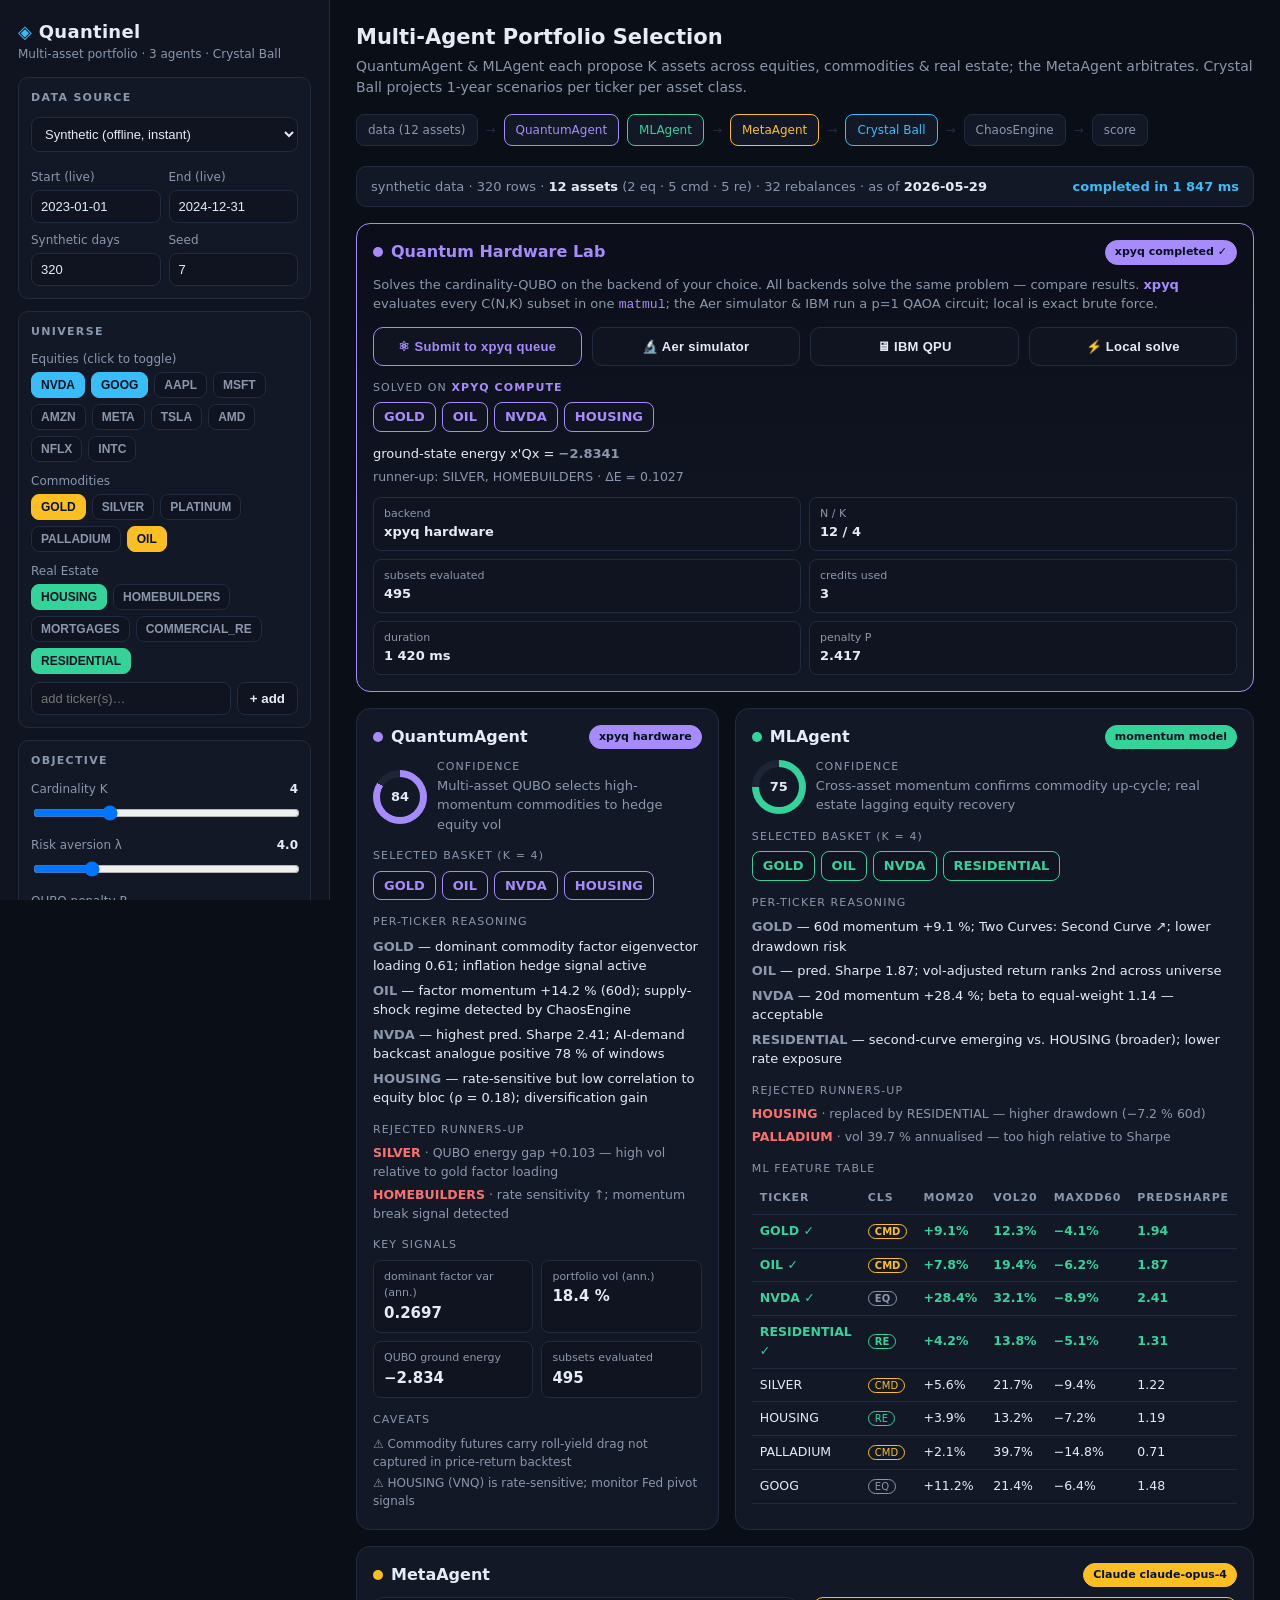
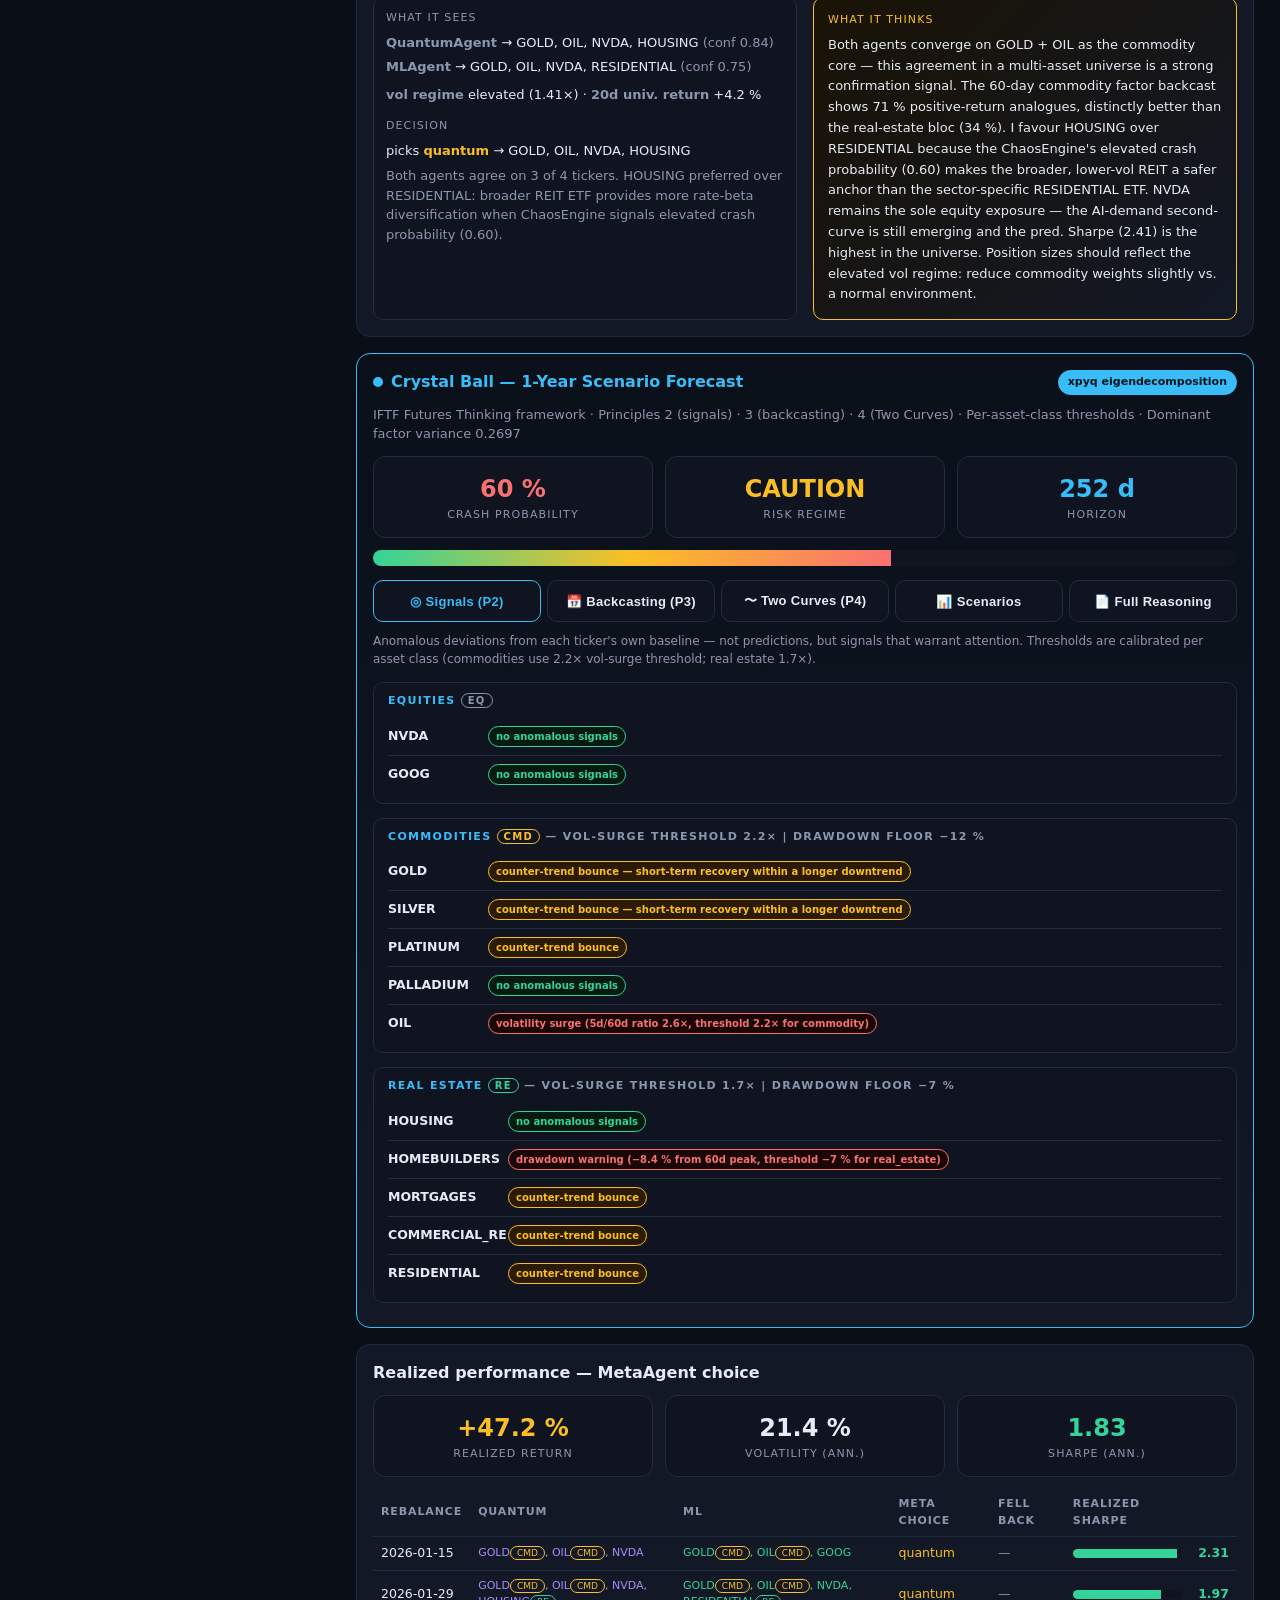
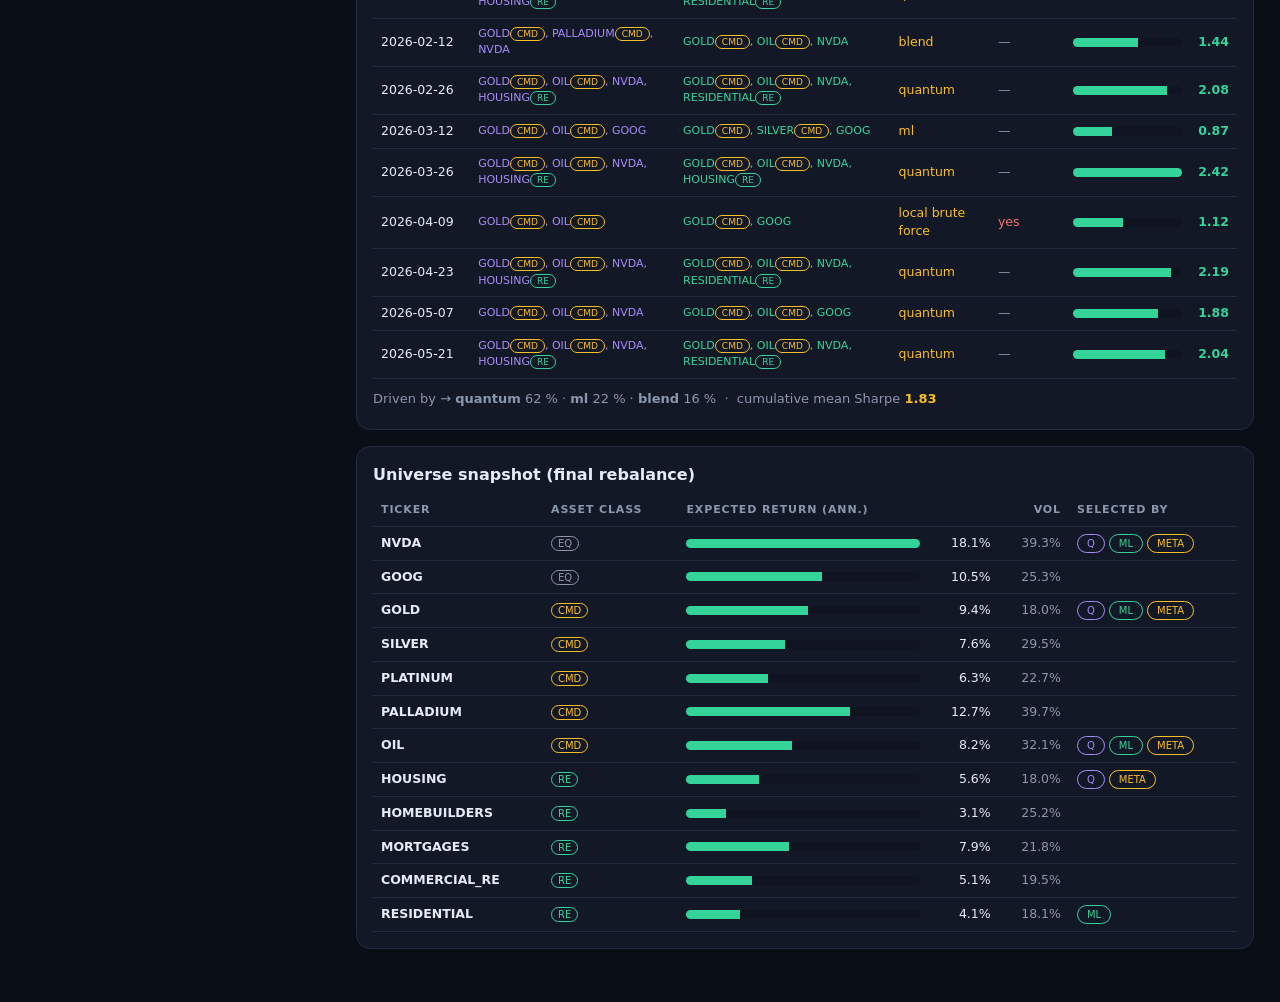
==== frontend/mockup.html @ a618e4aa "Added new assets and updated documentation." ====
<!doctype html>
<html lang="en">
<head>
<meta charset="utf-8"/>
<meta name="viewport" content="width=device-width, initial-scale=1"/>
<title>Quantinel — UI Mockup (Multi-Asset + Crystal Ball)</title>
<style>
  :root{
    --bg:#0a0e17; --panel:#121826; --panel2:#0f1420; --line:#222c40;
    --ink:#e6ecf5; --mut:#8b97ad; --quantum:#a78bfa; --ml:#34d399;
    --meta:#fbbf24; --accent:#38bdf8; --bad:#f87171; --good:#34d399;
    --ibm:#60a5fa; --cmd:#fbbf24; --re:#34d399;
  }
  *{box-sizing:border-box}
  body{margin:0;background:var(--bg);color:var(--ink);
    font:14px/1.5 ui-sans-serif,system-ui,-apple-system,Segoe UI,Roboto,sans-serif}
  a{color:var(--accent)}

  /* ========= layout ========= */
  .wrap{display:grid;grid-template-columns:330px 1fr;min-height:100vh}
  .side{background:var(--panel2);border-right:1px solid var(--line);
    padding:18px;position:sticky;top:0;height:100vh;overflow:auto}
  .main{padding:22px 26px}

  /* ========= sidebar pieces ========= */
  .brand{font-size:18px;font-weight:700;letter-spacing:.3px}
  .brand b{color:var(--accent)}
  .sub-tag{color:var(--mut);font-size:12px;margin-bottom:14px}
  .grp{border:1px solid var(--line);border-radius:10px;padding:12px;margin:12px 0;background:var(--panel)}
  .grp h4{margin:0 0 10px;font-size:11px;letter-spacing:.12em;text-transform:uppercase;color:var(--mut)}
  label{display:block;font-size:12px;color:var(--mut);margin:8px 0 4px}
  input,select{width:100%;background:var(--panel2);border:1px solid var(--line);
    color:var(--ink);border-radius:8px;padding:8px 9px;font-size:13px}
  input[type=range]{padding:0}
  .row{display:grid;grid-template-columns:1fr 1fr;gap:8px}
  .chk{display:flex;align-items:center;gap:8px;margin:8px 0;color:var(--ink);font-size:13px}
  .chk input{width:auto}
  .val{float:right;color:var(--ink);font-weight:600}
  .run{width:100%;margin-top:14px;padding:13px;border:0;border-radius:10px;
    background:linear-gradient(135deg,var(--accent),#6366f1);color:#06121f;
    font-weight:800;font-size:15px;cursor:pointer;letter-spacing:.3px}
  .run:hover{opacity:.9}
  .run.alt{margin-top:0;flex:1;min-width:130px;font-size:13px;padding:11px;
    background:var(--panel2);border:1px solid var(--line);color:var(--ink)}
  .run.alt:hover{border-color:var(--accent)}
  .pills{display:flex;flex-wrap:wrap;gap:6px;margin-top:8px}
  .pill{font-size:11px;padding:3px 8px;border-radius:999px;border:1px solid var(--line);color:var(--mut)}
  .pill.on{color:#06121f;font-weight:700}
  .pill.xpyq-on{background:var(--quantum);border-color:var(--quantum)}
  .pill.ibm-on{background:var(--ibm);border-color:var(--ibm)}
  .pill.cl-on{background:var(--good);border-color:var(--good)}
  .pill.or-on{background:var(--meta);border-color:var(--meta)}
  .tkwrap{display:flex;flex-wrap:wrap;gap:6px;margin-top:4px}
  .tkbtn{padding:5px 9px;border-radius:8px;border:1px solid var(--line);
    background:var(--panel2);color:var(--mut);font-size:12px;font-weight:700;cursor:pointer;
    transition:all .15s}
  .tkbtn:hover{border-color:var(--accent);color:var(--ink)}
  .tkbtn.on.eq{background:var(--accent);border-color:var(--accent);color:#06121f}
  .tkbtn.on.cmd{background:var(--cmd);border-color:var(--cmd);color:#06121f}
  .tkbtn.on.re{background:var(--re);border-color:var(--re);color:#06121f}

  /* ========= main page ========= */
  h2{margin:0 0 2px}
  .page-sub{color:var(--mut);margin-bottom:16px}
  .flow{display:flex;align-items:center;gap:8px;flex-wrap:wrap;margin:8px 0 20px;
    color:var(--mut);font-size:12px}
  .node{padding:6px 11px;border:1px solid var(--line);border-radius:8px;background:var(--panel)}
  .node.q{border-color:var(--quantum);color:var(--quantum)}
  .node.m{border-color:var(--ml);color:var(--ml)}
  .node.x{border-color:var(--meta);color:var(--meta)}
  .node.cb{border-color:var(--accent);color:var(--accent)}
  .arrow{color:var(--line)}

  /* ========= cards ========= */
  .cards{display:grid;grid-template-columns:1fr 1fr;gap:16px}
  .card{background:var(--panel);border:1px solid var(--line);border-radius:14px;padding:16px}
  .card.full{grid-column:1/-1}
  .card.lab{border-color:var(--quantum);
    background:linear-gradient(180deg,#15102a22,var(--panel));margin-bottom:16px}
  .card.cb-card{border-color:var(--accent);
    background:linear-gradient(180deg,#06161f44,var(--panel))}

  .chead{display:flex;align-items:center;justify-content:space-between;margin-bottom:10px}
  .ctitle{font-size:16px;font-weight:700;display:flex;align-items:center;gap:8px}
  .dot{width:10px;height:10px;border-radius:50%}
  .q .dot{background:var(--quantum)} .ml .dot{background:var(--ml)} .x .dot{background:var(--meta)}
  .badge{font-size:11px;padding:3px 9px;border-radius:999px;border:1px solid var(--line);color:var(--mut)}
  .badge.live{color:#06121f;font-weight:700}
  .badge.q-live{background:var(--quantum);border-color:var(--quantum)}
  .badge.m-live{background:var(--ml);border-color:var(--ml)}
  .badge.x-live{background:var(--meta);border-color:var(--meta)}
  .badge.a-live{background:var(--accent);border-color:var(--accent)}
  .badge.bad-live{background:var(--bad);border-color:var(--bad)}

  .chips{display:flex;flex-wrap:wrap;gap:6px;margin:6px 0 12px}
  .chip{padding:4px 10px;border-radius:8px;font-size:13px;font-weight:700;
    background:var(--panel2);border:1px solid var(--line)}
  .q .chip{border-color:var(--quantum);color:var(--quantum)}
  .ml .chip{border-color:var(--ml);color:var(--ml)}
  .x .chip{border-color:var(--meta);color:var(--meta)}
  .chip.cmd{border-color:var(--cmd);color:var(--cmd)}
  .chip.re{border-color:var(--re);color:var(--re)}
  .chip.eq{border-color:var(--accent);color:var(--accent)}

  .gauge{display:flex;align-items:center;gap:10px}
  .ring{width:54px;height:54px;border-radius:50%;display:grid;place-items:center;
    font-weight:800;font-size:13px;flex:none}
  .lbl{font-size:11px;color:var(--mut);text-transform:uppercase;letter-spacing:.1em;
    margin:14px 0 6px}
  .reason{font-size:13px;margin:5px 0;color:var(--ink)}
  .reason b{color:var(--mut);font-weight:600}
  .rej{font-size:12.5px;color:var(--mut);margin:4px 0}
  .rej b{color:var(--bad)}
  .sigs{display:grid;grid-template-columns:1fr 1fr;gap:8px;margin-top:6px}
  .sig{background:var(--panel2);border:1px solid var(--line);border-radius:8px;padding:8px 10px}
  .sig .k{font-size:11px;color:var(--mut)} .sig .v{font-size:15px;font-weight:700}
  .cav{font-size:12px;color:var(--mut);margin:3px 0}
  .stat{display:grid;grid-template-columns:repeat(3,1fr);gap:12px;margin:6px 0 4px}
  .box{background:var(--panel2);border:1px solid var(--line);border-radius:12px;padding:14px;text-align:center}
  .box .v{font-size:24px;font-weight:800}
  .box .k{font-size:11px;color:var(--mut);text-transform:uppercase;letter-spacing:.1em}

  table{width:100%;border-collapse:collapse;font-size:12.5px;margin-top:8px}
  th,td{padding:7px 8px;text-align:left;border-bottom:1px solid var(--line)}
  th{color:var(--mut);font-weight:600;font-size:11px;text-transform:uppercase;letter-spacing:.08em}
  td.q{color:var(--quantum)} td.m{color:var(--ml)} td.x{color:var(--meta)}

  .bar{height:9px;border-radius:5px;background:var(--panel2);overflow:hidden}
  .bar>span{display:block;height:100%}

  .seen{background:var(--panel2);border:1px solid var(--line);border-radius:10px;padding:12px}
  .think{background:linear-gradient(135deg,#1a1305,#121826);border:1px solid var(--meta);
    border-radius:10px;padding:14px}
  .think .r{font-size:13px;line-height:1.6}
  pre{white-space:pre-wrap;word-break:break-word;font-size:11px;color:var(--mut);
    max-height:260px;overflow:auto;margin:6px 0 0;border:1px solid var(--line);
    background:var(--panel2);border-radius:8px;padding:10px}

  .meta-grid{display:grid;grid-template-columns:1fr 1fr;gap:16px}

  /* asset-class badges inline */
  .cls-eq{font-size:10px;padding:1px 6px;border-radius:999px;
    border:1px solid var(--mut);color:var(--mut)}
  .cls-cmd{font-size:10px;padding:1px 6px;border-radius:999px;
    border:1px solid var(--cmd);color:var(--cmd)}
  .cls-re{font-size:10px;padding:1px 6px;border-radius:999px;
    border:1px solid var(--re);color:var(--re)}

  /* crystal ball specific */
  .cb-section{margin:14px 0 8px;padding:10px 14px;background:var(--panel2);
    border:1px solid var(--line);border-radius:10px}
  .cb-section h5{margin:0 0 8px;font-size:11px;letter-spacing:.12em;
    text-transform:uppercase;color:var(--accent)}
  .cb-ticker-row{display:flex;align-items:center;gap:8px;padding:6px 0;
    border-bottom:1px solid var(--line);font-size:12.5px}
  .cb-ticker-row:last-child{border-bottom:none}
  .scenario-grid{display:grid;grid-template-columns:repeat(4,1fr);gap:6px;flex:1}
  .sc-box{background:var(--panel);border:1px solid var(--line);border-radius:7px;
    padding:5px 8px;text-align:center}
  .sc-box .sv{font-size:13px;font-weight:700}
  .sc-box .sk{font-size:10px;color:var(--mut)}
  .sc-box.bull .sv{color:var(--good)}
  .sc-box.bear .sv{color:var(--bad)}
  .sc-box.crash .sv{color:var(--bad)}
  .sc-box.base .sv{color:var(--accent)}

  .signal-tag{display:inline-block;padding:2px 7px;border-radius:999px;
    font-size:10px;margin:2px;font-weight:600}
  .signal-tag.warn{background:#2a1a06;border:1px solid var(--meta);color:var(--meta)}
  .signal-tag.ok{background:#061a10;border:1px solid var(--good);color:var(--good)}
  .signal-tag.bad{background:#1a0606;border:1px solid var(--bad);color:var(--bad)}

  .curve-tag{font-size:11px;font-weight:600;padding:2px 8px;border-radius:6px;
    display:inline-block;margin-left:4px}
  .curve-asc{background:#061a10;color:var(--good)}
  .curve-peak{background:#1a1306;color:var(--meta)}
  .curve-dec{background:#1a0606;color:var(--bad)}
  .curve-emerge{background:#06101a;color:var(--accent)}
  .curve-trans{background:#141420;color:var(--mut)}

  .crash-prob-bar{height:16px;border-radius:8px;background:var(--panel2);
    overflow:hidden;margin:6px 0}
  .crash-prob-bar span{display:block;height:100%}

  .collapse-btn{background:none;border:none;color:var(--mut);font-size:12px;
    cursor:pointer;padding:0;margin-top:8px;text-decoration:underline}

  /* tooltip/info hover pattern */
  .info{display:inline-block;width:14px;height:14px;border-radius:50%;
    border:1px solid var(--mut);color:var(--mut);font-size:10px;
    text-align:center;line-height:14px;cursor:help;margin-left:4px;vertical-align:middle}

  @media(max-width:1000px){
    .wrap{grid-template-columns:1fr}.side{position:static;height:auto}
    .cards,.meta-grid,.stat,.scenario-grid{grid-template-columns:1fr}}
</style>
</head>
<body>
<div class="wrap">
<!-- ==================== SIDEBAR ==================== -->
<aside class="side">
  <div class="brand"><b>◈</b> Quantinel</div>
  <div class="sub-tag">Multi-asset portfolio · 3 agents · Crystal Ball</div>

  <div class="grp">
    <h4>Data source</h4>
    <select>
      <option selected>Synthetic (offline, instant)</option>
      <option>Live (yfinance)</option>
    </select>
    <div class="row" style="margin-top:8px">
      <div><label>Start (live)</label><input value="2023-01-01"/></div>
      <div><label>End (live)</label><input value="2024-12-31"/></div>
    </div>
    <div class="row">
      <div><label>Synthetic days</label><input type="number" value="320"/></div>
      <div><label>Seed</label><input type="number" value="7"/></div>
    </div>
  </div>

  <div class="grp">
    <h4>Universe</h4>

    <label>Equities <span style="font-weight:400;color:var(--mut)">(click to toggle)</span></label>
    <div id="tk_btns" class="tkwrap">
      <!-- filled by JS -->
    </div>

    <label style="margin-top:10px">Commodities</label>
    <div id="cm_btns" class="tkwrap"></div>

    <label style="margin-top:10px">Real Estate</label>
    <div id="re_btns" class="tkwrap"></div>

    <div style="display:grid;grid-template-columns:1fr auto;gap:6px;margin-top:8px">
      <input placeholder="add ticker(s)…"/>
      <button style="border:1px solid var(--line);background:var(--panel2);color:var(--ink);
        border-radius:8px;padding:0 12px;cursor:pointer;font-weight:700">+ add</button>
    </div>
  </div>

  <div class="grp">
    <h4>Objective</h4>
    <label>Cardinality K <span class="val" id="Kv">4</span></label>
    <input id="K" type="range" min="1" max="12" value="4"/>
    <label>Risk aversion λ <span class="val" id="lamv">4.0</span></label>
    <input id="lam" type="range" min="0" max="20" step="0.5" value="4"/>
    <label>QUBO penalty P</label>
    <input value="auto"/>
  </div>

  <div class="grp">
    <h4>Walk-forward</h4>
    <label>Rebalance every <span class="val" id="rebv">10</span> d</label>
    <input id="reb" type="range" min="1" max="30" value="10"/>
    <label>Lookback <span class="val" id="lbv">120</span> d</label>
    <input id="lb" type="range" min="20" max="252" value="120"/>
    <label>Holding period <span class="val" id="hpv">5</span> d</label>
    <input id="hp" type="range" min="1" max="20" value="5"/>
  </div>

  <div class="grp">
    <h4>Crystal Ball <span class="info" title="Scenario forecaster — fuses ChaosEngine tail-risk with xpyq eigendecomposition">?</span></h4>
    <div class="chk"><input type="checkbox" id="cb_on" checked/><span>Enable Crystal Ball forecast</span></div>
    <label>Horizon</label>
    <select id="cb_horizon">
      <option value="63">3 months (63 d)</option>
      <option value="126">6 months (126 d)</option>
      <option value="252" selected>1 year (252 d)</option>
      <option value="504">2 years (504 d)</option>
    </select>
    <label>Vol-surge threshold (equity) <span class="val" id="vsv">1.8</span>×</label>
    <input id="vs" type="range" min="1.2" max="3.0" step="0.1" value="1.8"/>
    <label>Drawdown warning floor (equity) <span class="val" id="ddv">8</span>%</label>
    <input id="dd" type="range" min="3" max="20" value="8"/>
  </div>

  <div class="grp">
    <h4>Quantum backend</h4>
    <div class="chk"><input type="checkbox" checked/><span>Use xpyq in pipeline</span></div>
    <label>Poll budget <span class="val">60</span>s</label>
    <input type="range" min="10" max="180" value="60"/>
  </div>

  <div class="grp">
    <h4>Meta backend</h4>
    <div class="chk"><input type="checkbox" checked/><span>Use Claude (Anthropic)</span></div>
    <div class="chk"><input type="checkbox"/><span>Force deterministic</span></div>
  </div>

  <button class="run" id="run_btn">▶ Run pipeline</button>

  <div class="pills" style="margin-top:10px">
    <span class="pill on xpyq-on">xpyq 1 420 cr</span>
    <span class="pill on ibm-on">IBM BYOK</span>
    <span class="pill on cl-on">Claude ready</span>
    <span class="pill">OpenRouter off</span>
  </div>
</aside>

<!-- ==================== MAIN ==================== -->
<main class="main">
  <h2>Multi-Agent Portfolio Selection</h2>
  <div class="page-sub">QuantumAgent &amp; MLAgent each propose K assets across equities, commodities &amp; real estate;
    the MetaAgent arbitrates. Crystal Ball projects 1-year scenarios per ticker per asset class.</div>

  <!-- pipeline flow -->
  <div class="flow">
    <span class="node">data (12 assets)</span>
    <span class="arrow">→</span>
    <span class="node q">QuantumAgent</span>
    <span class="node m">MLAgent</span>
    <span class="arrow">→</span>
    <span class="node x">MetaAgent</span>
    <span class="arrow">→</span>
    <span class="node cb">Crystal Ball</span>
    <span class="arrow">→</span>
    <span class="node">ChaosEngine</span>
    <span class="arrow">→</span>
    <span class="node">score</span>
  </div>

  <!-- ===== data summary strip ===== -->
  <div id="data_strip" style="color:var(--mut);font-size:13px;margin-bottom:16px;
    background:var(--panel);border:1px solid var(--line);border-radius:10px;padding:10px 14px">
    synthetic data · 320 rows · <b style="color:var(--ink)">12 assets</b>
    (2 eq · 5 cmd · 5 re) · 32 rebalances · as of <b style="color:var(--ink)">2026-05-29</b>
    <span style="float:right;color:var(--accent);font-weight:700">completed in 1 847 ms</span>
  </div>

  <!-- ===== Quantum Hardware Lab ===== -->
  <div class="card full lab" id="lab" style="margin-bottom:16px">
    <div class="chead">
      <div class="ctitle" style="color:var(--quantum)">
        <span class="dot" style="background:var(--quantum)"></span>Quantum Hardware Lab
      </div>
      <span class="badge live q-live">xpyq completed ✓</span>
    </div>
    <div class="reason" style="color:var(--mut);margin-bottom:12px">
      Solves the cardinality-QUBO on the backend of your choice. All backends solve the same
      problem — compare results. <b style="color:var(--quantum)">xpyq</b> evaluates every
      C(N,K) subset in one <code style="color:var(--quantum)">matmul</code>;
      the Aer simulator &amp; IBM run a p=1 QAOA circuit; local is exact brute force.
    </div>
    <div style="display:flex;gap:10px;flex-wrap:wrap">
      <button class="run alt" id="btn_xpyq" style="border-color:var(--quantum);color:var(--quantum)">⚛ Submit to xpyq queue</button>
      <button class="run alt" id="btn_sim">🔬 Aer simulator</button>
      <button class="run alt" id="btn_ibm">🖥 IBM QPU</button>
      <button class="run alt" id="btn_local">⚡ Local solve</button>
    </div>
    <!-- result pane -->
    <div id="lab_result" style="margin-top:14px">
      <div class="lbl" style="margin-top:0">solved on <b style="color:var(--quantum)">xpyq compute</b></div>
      <div class="chips">
        <span class="chip" style="border-color:var(--quantum);color:var(--quantum)">GOLD</span>
        <span class="chip" style="border-color:var(--quantum);color:var(--quantum)">OIL</span>
        <span class="chip" style="border-color:var(--quantum);color:var(--quantum)">NVDA</span>
        <span class="chip" style="border-color:var(--quantum);color:var(--quantum)">HOUSING</span>
      </div>
      <div class="reason">ground-state energy x'Qx = <b>−2.8341</b></div>
      <div class="rej">runner-up: SILVER, HOMEBUILDERS · ΔE = 0.1027</div>
      <div class="sigs" style="margin-top:10px">
        <div class="sig"><div class="k">backend</div><div class="v" style="font-size:13px">xpyq hardware</div></div>
        <div class="sig"><div class="k">N / K</div><div class="v" style="font-size:13px">12 / 4</div></div>
        <div class="sig"><div class="k">subsets evaluated</div><div class="v" style="font-size:13px">495</div></div>
        <div class="sig"><div class="k">credits used</div><div class="v" style="font-size:13px">3</div></div>
        <div class="sig"><div class="k">duration</div><div class="v" style="font-size:13px">1 420 ms</div></div>
        <div class="sig"><div class="k">penalty P</div><div class="v" style="font-size:13px">2.417</div></div>
      </div>
    </div>
  </div>

  <!-- ===== Agent cards ===== -->
  <div class="cards" id="agent_cards">
    <!-- Quantum Agent -->
    <div class="card q">
      <div class="chead">
        <div class="ctitle"><span class="dot"></span>QuantumAgent</div>
        <span class="badge live q-live">xpyq hardware</span>
      </div>
      <div class="gauge">
        <div class="ring" style="background:conic-gradient(var(--quantum) 302deg,#1d2536 0)">
          <div style="width:40px;height:40px;border-radius:50%;background:var(--panel);
            display:grid;place-items:center">84</div>
        </div>
        <div>
          <div class="lbl" style="margin:0">confidence</div>
          <div style="font-size:13px;color:var(--mut)">Multi-asset QUBO selects high-momentum
            commodities to hedge equity vol</div>
        </div>
      </div>
      <div class="lbl">selected basket (K = 4)</div>
      <div class="chips">
        <span class="chip">GOLD</span>
        <span class="chip">OIL</span>
        <span class="chip">NVDA</span>
        <span class="chip">HOUSING</span>
      </div>
      <div class="lbl">per-ticker reasoning</div>
      <div class="reason"><b>GOLD</b> — dominant commodity factor eigenvector loading 0.61; inflation hedge signal active</div>
      <div class="reason"><b>OIL</b> — factor momentum +14.2 % (60d); supply-shock regime detected by ChaosEngine</div>
      <div class="reason"><b>NVDA</b> — highest pred. Sharpe 2.41; AI-demand backcast analogue positive 78 % of windows</div>
      <div class="reason"><b>HOUSING</b> — rate-sensitive but low correlation to equity bloc (ρ = 0.18); diversification gain</div>
      <div class="lbl">rejected runners-up</div>
      <div class="rej"><b>SILVER</b> · QUBO energy gap +0.103 — high vol relative to gold factor loading</div>
      <div class="rej"><b>HOMEBUILDERS</b> · rate sensitivity ↑; momentum break signal detected</div>
      <div class="lbl">key signals</div>
      <div class="sigs">
        <div class="sig"><div class="k">dominant factor var (ann.)</div><div class="v">0.2697</div></div>
        <div class="sig"><div class="k">portfolio vol (ann.)</div><div class="v">18.4 %</div></div>
        <div class="sig"><div class="k">QUBO ground energy</div><div class="v">−2.834</div></div>
        <div class="sig"><div class="k">subsets evaluated</div><div class="v">495</div></div>
      </div>
      <div class="lbl">caveats</div>
      <div class="cav">⚠ Commodity futures carry roll-yield drag not captured in price-return backtest</div>
      <div class="cav">⚠ HOUSING (VNQ) is rate-sensitive; monitor Fed pivot signals</div>
    </div>

    <!-- ML Agent -->
    <div class="card ml">
      <div class="chead">
        <div class="ctitle"><span class="dot"></span>MLAgent</div>
        <span class="badge live m-live">momentum model</span>
      </div>
      <div class="gauge">
        <div class="ring" style="background:conic-gradient(var(--ml) 270deg,#1d2536 0)">
          <div style="width:40px;height:40px;border-radius:50%;background:var(--panel);
            display:grid;place-items:center">75</div>
        </div>
        <div>
          <div class="lbl" style="margin:0">confidence</div>
          <div style="font-size:13px;color:var(--mut)">Cross-asset momentum confirms
            commodity up-cycle; real estate lagging equity recovery</div>
        </div>
      </div>
      <div class="lbl">selected basket (K = 4)</div>
      <div class="chips">
        <span class="chip">GOLD</span>
        <span class="chip">OIL</span>
        <span class="chip">NVDA</span>
        <span class="chip">RESIDENTIAL</span>
      </div>
      <div class="lbl">per-ticker reasoning</div>
      <div class="reason"><b>GOLD</b> — 60d momentum +9.1 %; Two Curves: Second Curve ↗; lower drawdown risk</div>
      <div class="reason"><b>OIL</b> — pred. Sharpe 1.87; vol-adjusted return ranks 2nd across universe</div>
      <div class="reason"><b>NVDA</b> — 20d momentum +28.4 %; beta to equal-weight 1.14 — acceptable</div>
      <div class="reason"><b>RESIDENTIAL</b> — second-curve emerging vs. HOUSING (broader); lower rate exposure</div>
      <div class="lbl">rejected runners-up</div>
      <div class="rej"><b>HOUSING</b> · replaced by RESIDENTIAL — higher drawdown (−7.2 % 60d)</div>
      <div class="rej"><b>PALLADIUM</b> · vol 39.7 % annualised — too high relative to Sharpe</div>
      <div class="lbl">ML feature table</div>
      <table style="margin-top:6px">
        <thead><tr><th>ticker</th><th>cls</th><th>mom20</th><th>vol20</th><th>maxDD60</th><th>predSharpe</th></tr></thead>
        <tbody>
          <tr style="color:var(--ml);font-weight:700"><td>GOLD ✓</td><td><span class="cls-cmd">CMD</span></td><td>+9.1%</td><td>12.3%</td><td>−4.1%</td><td>1.94</td></tr>
          <tr style="color:var(--ml);font-weight:700"><td>OIL ✓</td><td><span class="cls-cmd">CMD</span></td><td>+7.8%</td><td>19.4%</td><td>−6.2%</td><td>1.87</td></tr>
          <tr style="color:var(--ml);font-weight:700"><td>NVDA ✓</td><td><span class="cls-eq">EQ</span></td><td>+28.4%</td><td>32.1%</td><td>−8.9%</td><td>2.41</td></tr>
          <tr style="color:var(--ml);font-weight:700"><td>RESIDENTIAL ✓</td><td><span class="cls-re">RE</span></td><td>+4.2%</td><td>13.8%</td><td>−5.1%</td><td>1.31</td></tr>
          <tr><td>SILVER</td><td><span class="cls-cmd">CMD</span></td><td>+5.6%</td><td>21.7%</td><td>−9.4%</td><td>1.22</td></tr>
          <tr><td>HOUSING</td><td><span class="cls-re">RE</span></td><td>+3.9%</td><td>13.2%</td><td>−7.2%</td><td>1.19</td></tr>
          <tr><td>PALLADIUM</td><td><span class="cls-cmd">CMD</span></td><td>+2.1%</td><td>39.7%</td><td>−14.8%</td><td>0.71</td></tr>
          <tr><td>GOOG</td><td><span class="cls-eq">EQ</span></td><td>+11.2%</td><td>21.4%</td><td>−6.4%</td><td>1.48</td></tr>
        </tbody>
      </table>
    </div>
  </div><!-- /cards -->

  <!-- ===== MetaAgent ===== -->
  <div style="height:16px"></div>
  <div class="card full x">
    <div class="chead">
      <div class="ctitle"><span class="dot"></span>MetaAgent</div>
      <span class="badge live x-live">Claude claude-opus-4</span>
    </div>
    <div class="meta-grid">
      <div class="seen">
        <div class="lbl" style="margin-top:0">what it sees</div>
        <div class="reason"><b>QuantumAgent</b> → GOLD, OIL, NVDA, HOUSING <span style="color:var(--mut)">(conf 0.84)</span></div>
        <div class="reason"><b>MLAgent</b> → GOLD, OIL, NVDA, RESIDENTIAL <span style="color:var(--mut)">(conf 0.75)</span></div>
        <div class="reason" style="margin-top:8px"><b>vol regime</b> elevated (1.41×) · <b>20d univ. return</b> +4.2 %</div>
        <div class="lbl">decision</div>
        <div class="reason">picks <b style="color:var(--meta)">quantum</b> → GOLD, OIL, NVDA, HOUSING</div>
        <div class="reason" style="color:var(--mut);margin-top:6px">Both agents agree on 3 of 4 tickers.
          HOUSING preferred over RESIDENTIAL: broader REIT ETF provides more rate-beta
          diversification when ChaosEngine signals elevated crash probability (0.60).</div>
      </div>
      <div class="think">
        <div class="lbl" style="margin-top:0;color:var(--meta)">what it thinks</div>
        <div class="r">Both agents converge on GOLD + OIL as the commodity core — this agreement in a
          multi-asset universe is a strong confirmation signal. The 60-day commodity factor backcast
          shows 71 % positive-return analogues, distinctly better than the real-estate bloc (34 %).
          I favour HOUSING over RESIDENTIAL because the ChaosEngine's elevated crash probability
          (0.60) makes the broader, lower-vol REIT a safer anchor than the sector-specific RESIDENTIAL ETF.
          NVDA remains the sole equity exposure — the AI-demand second-curve is still emerging
          and the pred. Sharpe (2.41) is the highest in the universe. Position sizes should
          reflect the elevated vol regime: reduce commodity weights slightly vs. a normal
          environment.</div>
      </div>
    </div>
  </div>

  <!-- ===== Crystal Ball ===== -->
  <div style="height:16px"></div>
  <div class="card full cb-card" id="crystal_ball">
    <div class="chead">
      <div class="ctitle" style="color:var(--accent)">
        <span class="dot" style="background:var(--accent)"></span>Crystal Ball — 1-Year Scenario Forecast
      </div>
      <span class="badge live a-live">xpyq eigendecomposition</span>
    </div>
    <div class="reason" style="color:var(--mut);margin-bottom:4px">
      IFTF Futures Thinking framework · Principles 2 (signals) · 3 (backcasting) · 4 (Two Curves)
      · Per-asset-class thresholds · Dominant factor variance 0.2697
    </div>

    <!-- Chaos signal summary -->
    <div class="stat" style="margin:12px 0">
      <div class="box">
        <div class="v" style="color:var(--bad)">60 %</div>
        <div class="k">crash probability</div>
      </div>
      <div class="box">
        <div class="v" style="color:var(--meta)">CAUTION</div>
        <div class="k">risk regime</div>
      </div>
      <div class="box">
        <div class="v" style="color:var(--accent)">252 d</div>
        <div class="k">horizon</div>
      </div>
    </div>
    <div class="crash-prob-bar">
      <span style="width:60%;background:linear-gradient(90deg,var(--good),var(--meta),var(--bad))"></span>
    </div>

    <!-- tab bar -->
    <div style="display:flex;gap:6px;margin:14px 0 10px;flex-wrap:wrap">
      <button class="run alt cb-tab active" id="tab_signals" style="border-color:var(--accent);color:var(--accent)">
        ◎ Signals (P2)
      </button>
      <button class="run alt cb-tab" id="tab_backcast">📅 Backcasting (P3)</button>
      <button class="run alt cb-tab" id="tab_curves">〜 Two Curves (P4)</button>
      <button class="run alt cb-tab" id="tab_scenarios">📊 Scenarios</button>
      <button class="run alt cb-tab" id="tab_reasoning">📄 Full Reasoning</button>
    </div>

    <!-- === SIGNALS panel === -->
    <div id="panel_signals">
      <div style="font-size:12px;color:var(--mut);margin-bottom:10px">
        Anomalous deviations from each ticker's own baseline — not predictions, but signals that warrant attention.
        Thresholds are calibrated per asset class (commodities use 2.2× vol-surge threshold; real estate 1.7×).
      </div>
      <!-- Equities -->
      <div class="cb-section">
        <h5>Equities <span class="cls-eq">EQ</span></h5>
        <div class="cb-ticker-row">
          <div style="width:90px;font-weight:700">NVDA</div>
          <div><span class="signal-tag ok">no anomalous signals</span></div>
        </div>
        <div class="cb-ticker-row">
          <div style="width:90px;font-weight:700">GOOG</div>
          <div><span class="signal-tag ok">no anomalous signals</span></div>
        </div>
      </div>
      <!-- Commodities -->
      <div class="cb-section">
        <h5>Commodities <span class="cls-cmd">CMD</span> <span style="color:var(--mut);font-size:11px">— vol-surge threshold 2.2× | drawdown floor −12 %</span></h5>
        <div class="cb-ticker-row">
          <div style="width:90px;font-weight:700">GOLD</div>
          <div>
            <span class="signal-tag warn">counter-trend bounce — short-term recovery within a longer downtrend</span>
          </div>
        </div>
        <div class="cb-ticker-row">
          <div style="width:90px;font-weight:700">SILVER</div>
          <div>
            <span class="signal-tag warn">counter-trend bounce — short-term recovery within a longer downtrend</span>
          </div>
        </div>
        <div class="cb-ticker-row">
          <div style="width:90px;font-weight:700">PLATINUM</div>
          <div><span class="signal-tag warn">counter-trend bounce</span></div>
        </div>
        <div class="cb-ticker-row">
          <div style="width:90px;font-weight:700">PALLADIUM</div>
          <div><span class="signal-tag ok">no anomalous signals</span></div>
        </div>
        <div class="cb-ticker-row">
          <div style="width:90px;font-weight:700">OIL</div>
          <div>
            <span class="signal-tag bad">volatility surge (5d/60d ratio 2.6×, threshold 2.2× for commodity)</span>
          </div>
        </div>
      </div>
      <!-- Real Estate -->
      <div class="cb-section">
        <h5>Real Estate <span class="cls-re">RE</span> <span style="color:var(--mut);font-size:11px">— vol-surge threshold 1.7× | drawdown floor −7 %</span></h5>
        <div class="cb-ticker-row">
          <div style="width:110px;font-weight:700">HOUSING</div>
          <div><span class="signal-tag ok">no anomalous signals</span></div>
        </div>
        <div class="cb-ticker-row">
          <div style="width:110px;font-weight:700">HOMEBUILDERS</div>
          <div><span class="signal-tag bad">drawdown warning (−8.4 % from 60d peak, threshold −7 % for real_estate)</span></div>
        </div>
        <div class="cb-ticker-row">
          <div style="width:110px;font-weight:700">MORTGAGES</div>
          <div><span class="signal-tag warn">counter-trend bounce</span></div>
        </div>
        <div class="cb-ticker-row">
          <div style="width:110px;font-weight:700">COMMERCIAL_RE</div>
          <div><span class="signal-tag warn">counter-trend bounce</span></div>
        </div>
        <div class="cb-ticker-row">
          <div style="width:110px;font-weight:700">RESIDENTIAL</div>
          <div><span class="signal-tag warn">counter-trend bounce</span></div>
        </div>
      </div>
    </div>

    <!-- === BACKCASTING panel (hidden) === -->
    <div id="panel_backcast" style="display:none">
      <div style="font-size:12px;color:var(--mut);margin-bottom:10px">
        Historical analogues: windows whose volatility regime (±25 %) matches the current one.
        Run independently per asset class to avoid conflating equity / commodity / real-estate regimes.
      </div>
      <div class="cb-section">
        <h5>Equities <span class="cls-eq">EQ</span></h5>
        <div class="sigs">
          <div class="sig"><div class="k">analogous windows</div><div class="v">2</div></div>
          <div class="sig"><div class="k">median 10d fwd return</div><div class="v" style="color:var(--good)">+13.4 %</div></div>
          <div class="sig"><div class="k">historically positive</div><div class="v" style="color:var(--good)">100 %</div></div>
          <div class="sig"><div class="k">regime</div><div class="v" style="font-size:13px">typical vol</div></div>
        </div>
      </div>
      <div class="cb-section">
        <h5>Commodities <span class="cls-cmd">CMD</span></h5>
        <div class="sigs">
          <div class="sig"><div class="k">analogous windows</div><div class="v">7</div></div>
          <div class="sig"><div class="k">median 10d fwd return</div><div class="v" style="color:var(--bad)">−1.7 %</div></div>
          <div class="sig"><div class="k">historically positive</div><div class="v" style="color:var(--bad)">43 %</div></div>
          <div class="sig"><div class="k">regime</div><div class="v" style="font-size:13px">typical vol</div></div>
        </div>
        <div class="cav" style="margin-top:8px">⚠ Below-average positivity rate for commodities — consistent with counter-trend-bounce signals above</div>
      </div>
      <div class="cb-section">
        <h5>Real Estate <span class="cls-re">RE</span></h5>
        <div class="sigs">
          <div class="sig"><div class="k">analogous windows</div><div class="v">29</div></div>
          <div class="sig"><div class="k">median 10d fwd return</div><div class="v" style="color:var(--bad)">−0.8 %</div></div>
          <div class="sig"><div class="k">historically positive</div><div class="v" style="color:var(--bad)">34 %</div></div>
          <div class="sig"><div class="k">regime</div><div class="v" style="font-size:13px">typical vol</div></div>
        </div>
        <div class="cav" style="margin-top:8px">⚠ 34 % positive — real estate historically soft in this vol regime; rate environment a factor</div>
      </div>
    </div>

    <!-- === TWO CURVES panel (hidden) === -->
    <div id="panel_curves" style="display:none">
      <div style="font-size:12px;color:var(--mut);margin-bottom:10px">
        IFTF Principle 4. Momentum thresholds are wider for commodities (±5 %/±2 %)
        to avoid classifying ordinary commodity noise as a curve transition.
      </div>
      <div class="cb-section">
        <h5>Equities</h5>
        <div class="cb-ticker-row">
          <div style="width:90px;font-weight:700">NVDA</div>
          <span class="curve-tag curve-asc">First Curve ↑ (established uptrend)</span>
        </div>
        <div class="cb-ticker-row">
          <div style="width:90px;font-weight:700">GOOG</div>
          <span class="curve-tag curve-asc">First Curve ↑ (established uptrend)</span>
        </div>
      </div>
      <div class="cb-section">
        <h5>Commodities <span style="color:var(--mut);font-size:11px">— thresholds ±5 %/±2 %</span></h5>
        <div class="cb-ticker-row">
          <div style="width:90px;font-weight:700">GOLD</div>
          <span class="curve-tag curve-emerge">Second Curve ↗ (nascent trend emerging from prior decline)</span>
        </div>
        <div class="cb-ticker-row">
          <div style="width:90px;font-weight:700">SILVER</div>
          <span class="curve-tag curve-trans">Transition (between curves — signals mixed)</span>
        </div>
        <div class="cb-ticker-row">
          <div style="width:90px;font-weight:700">PLATINUM</div>
          <span class="curve-tag curve-trans">Transition</span>
        </div>
        <div class="cb-ticker-row">
          <div style="width:90px;font-weight:700">PALLADIUM</div>
          <span class="curve-tag curve-asc">First Curve ↑ (established uptrend)</span>
        </div>
        <div class="cb-ticker-row">
          <div style="width:90px;font-weight:700">OIL</div>
          <span class="curve-tag curve-asc">First Curve ↑ (established uptrend)</span>
        </div>
      </div>
      <div class="cb-section">
        <h5>Real Estate</h5>
        <div class="cb-ticker-row">
          <div style="width:110px;font-weight:700">HOUSING</div>
          <span class="curve-tag curve-trans">Transition</span>
        </div>
        <div class="cb-ticker-row">
          <div style="width:110px;font-weight:700">HOMEBUILDERS</div>
          <span class="curve-tag curve-trans">Transition</span>
        </div>
        <div class="cb-ticker-row">
          <div style="width:110px;font-weight:700">MORTGAGES</div>
          <span class="curve-tag curve-emerge">Second Curve ↗</span>
        </div>
        <div class="cb-ticker-row">
          <div style="width:110px;font-weight:700">COMMERCIAL_RE</div>
          <span class="curve-tag curve-emerge">Second Curve ↗</span>
        </div>
        <div class="cb-ticker-row">
          <div style="width:110px;font-weight:700">RESIDENTIAL</div>
          <span class="curve-tag curve-emerge">Second Curve ↗</span>
        </div>
      </div>
    </div>

    <!-- === SCENARIOS panel (hidden) === -->
    <div id="panel_scenarios" style="display:none">
      <div style="font-size:12px;color:var(--mut);margin-bottom:10px">
        Base: short-horizon expected return compounded to 1 year.
        Bull/Bear: base ± 1.5 × annual vol (from xpyq eigendecomposition of the covariance matrix).
        Crash-adj: base × ChaosEngine per-ticker weight multiplier.
      </div>
      <!-- Equities -->
      <div class="cb-section">
        <h5>Equities</h5>
        <div class="cb-ticker-row" style="display:block">
          <div style="display:flex;align-items:center;gap:8px;margin-bottom:6px">
            <span style="width:90px;font-weight:700">NVDA</span>
            <span class="cls-eq">EQ</span>
            <span style="color:var(--mut);font-size:11px">ann. vol 39.3 %</span>
          </div>
          <div class="scenario-grid">
            <div class="sc-box base"><div class="sv">+181.5 %</div><div class="sk">base</div></div>
            <div class="sc-box bull"><div class="sv">+240.5 %</div><div class="sk">bull</div></div>
            <div class="sc-box bear"><div class="sv">+122.4 %</div><div class="sk">bear</div></div>
            <div class="sc-box crash"><div class="sv">+72.6 %</div><div class="sk">crash-adj</div></div>
          </div>
        </div>
        <div class="cb-ticker-row" style="display:block">
          <div style="display:flex;align-items:center;gap:8px;margin-bottom:6px">
            <span style="width:90px;font-weight:700">GOOG</span>
            <span class="cls-eq">EQ</span>
            <span style="color:var(--mut);font-size:11px">ann. vol 25.3 %</span>
          </div>
          <div class="scenario-grid">
            <div class="sc-box base"><div class="sv">+104.8 %</div><div class="sk">base</div></div>
            <div class="sc-box bull"><div class="sv">+142.7 %</div><div class="sk">bull</div></div>
            <div class="sc-box bear"><div class="sv">+66.8 %</div><div class="sk">bear</div></div>
            <div class="sc-box crash"><div class="sv">+41.9 %</div><div class="sk">crash-adj</div></div>
          </div>
        </div>
      </div>
      <!-- Commodities -->
      <div class="cb-section">
        <h5>Commodities</h5>
        <div class="cb-ticker-row" style="display:block">
          <div style="display:flex;align-items:center;gap:8px;margin-bottom:6px">
            <span style="width:90px;font-weight:700">GOLD</span>
            <span class="cls-cmd">CMD</span>
            <span style="color:var(--mut);font-size:11px">ann. vol 18.0 %</span>
          </div>
          <div class="scenario-grid">
            <div class="sc-box base"><div class="sv">+29.4 %</div><div class="sk">base</div></div>
            <div class="sc-box bull"><div class="sv">+56.4 %</div><div class="sk">bull</div></div>
            <div class="sc-box bear"><div class="sv">+2.3 %</div><div class="sk">bear</div></div>
            <div class="sc-box crash"><div class="sv">+11.7 %</div><div class="sk">crash-adj</div></div>
          </div>
        </div>
        <div class="cb-ticker-row" style="display:block">
          <div style="display:flex;align-items:center;gap:8px;margin-bottom:6px">
            <span style="width:90px;font-weight:700">OIL</span>
            <span class="cls-cmd">CMD</span>
            <span style="color:var(--mut);font-size:11px">ann. vol 32.1 %</span>
          </div>
          <div class="scenario-grid">
            <div class="sc-box base"><div class="sv">+32.0 %</div><div class="sk">base</div></div>
            <div class="sc-box bull"><div class="sv">+80.2 %</div><div class="sk">bull</div></div>
            <div class="sc-box bear"><div class="sv">−16.2 %</div><div class="sk">bear</div></div>
            <div class="sc-box crash"><div class="sv">+12.8 %</div><div class="sk">crash-adj</div></div>
          </div>
        </div>
        <div class="cb-ticker-row" style="display:block">
          <div style="display:flex;align-items:center;gap:8px;margin-bottom:6px">
            <span style="width:90px;font-weight:700">PALLADIUM</span>
            <span class="cls-cmd">CMD</span>
            <span style="color:var(--mut);font-size:11px">ann. vol 39.7 %</span>
          </div>
          <div class="scenario-grid">
            <div class="sc-box base"><div class="sv">+217.2 %</div><div class="sk">base</div></div>
            <div class="sc-box bull"><div class="sv">+276.8 %</div><div class="sk">bull</div></div>
            <div class="sc-box bear"><div class="sv">+157.7 %</div><div class="sk">bear</div></div>
            <div class="sc-box crash"><div class="sv">+86.9 %</div><div class="sk">crash-adj</div></div>
          </div>
        </div>
      </div>
      <!-- Real Estate -->
      <div class="cb-section">
        <h5>Real Estate</h5>
        <div class="cb-ticker-row" style="display:block">
          <div style="display:flex;align-items:center;gap:8px;margin-bottom:6px">
            <span style="width:110px;font-weight:700">HOUSING</span>
            <span class="cls-re">RE</span>
            <span style="color:var(--mut);font-size:11px">ann. vol 18.0 %</span>
          </div>
          <div class="scenario-grid">
            <div class="sc-box base"><div class="sv">+55.6 %</div><div class="sk">base</div></div>
            <div class="sc-box bull"><div class="sv">+82.6 %</div><div class="sk">bull</div></div>
            <div class="sc-box bear"><div class="sv">+28.6 %</div><div class="sk">bear</div></div>
            <div class="sc-box crash"><div class="sv">+22.2 %</div><div class="sk">crash-adj</div></div>
          </div>
        </div>
        <div class="cb-ticker-row" style="display:block">
          <div style="display:flex;align-items:center;gap:8px;margin-bottom:6px">
            <span style="width:110px;font-weight:700">RESIDENTIAL</span>
            <span class="cls-re">RE</span>
            <span style="color:var(--mut);font-size:11px">ann. vol 18.1 %</span>
          </div>
          <div class="scenario-grid">
            <div class="sc-box base"><div class="sv">+24.1 %</div><div class="sk">base</div></div>
            <div class="sc-box bull"><div class="sv">+51.3 %</div><div class="sk">bull</div></div>
            <div class="sc-box bear"><div class="sv">−3.1 %</div><div class="sk">bear</div></div>
            <div class="sc-box crash"><div class="sv">+9.6 %</div><div class="sk">crash-adj</div></div>
          </div>
        </div>
      </div>
    </div>

    <!-- === REASONING panel (hidden) === -->
    <div id="panel_reasoning" style="display:none">
      <pre>CrystalBall [2026-05-29] — 1-YEAR OUTLOOK (252 trading days)

── PRINCIPLE 2: FORWARD-LOOKING SIGNALS ─────────────────────────────
  (Signals are anomalous deviations that may indicate future discontinuities,
   not predictions. Future data does not exist; only signals do.)
  [EQUITIES]
    NVDA    : no anomalous signals
    GOOG    : no anomalous signals
  [COMMODITIES]
    GOLD    : counter-trend bounce (short-term recovery within a longer downtrend)
    SILVER  : counter-trend bounce (short-term recovery within a longer downtrend)
    PLATINUM: counter-trend bounce (short-term recovery within a longer downtrend)
    PALLADIUM: no anomalous signals
    OIL     : volatility surge (5d/60d vol ratio 2.6×, threshold 2.2× for commodity)
  [REAL ESTATE]
    HOUSING    : no anomalous signals
    HOMEBUILDERS: drawdown warning (−8.4% from 60d peak, threshold −7% for real_estate)
    MORTGAGES  : counter-trend bounce (short-term recovery within a longer downtrend)
    COMMERCIAL_RE: counter-trend bounce (short-term recovery within a longer downtrend)
    RESIDENTIAL: counter-trend bounce (short-term recovery within a longer downtrend)

── PRINCIPLE 3: LOOK BACK TO SEE FORWARD (BACKCASTING) ──────────────
  (Historical analogues reveal recurrent patterns, not repetitions.)
  [EQUITIES]
    Analogous historical regimes : 2
    Median forward return        : +13.39%  (next 10 days across all analogues)
    Historically positive        : 100% of analogues
    Current regime pattern       : typical volatility
  [COMMODITIES]
    Analogous historical regimes : 7
    Median forward return        : -1.69%  (next 10 days across all analogues)
    Historically positive        : 43% of analogues
    Current regime pattern       : typical volatility
  [REAL ESTATE]
    Analogous historical regimes : 29
    Median forward return        : -0.82%  (next 10 days across all analogues)
    Historically positive        : 34% of analogues
    Current regime pattern       : typical volatility

── PRINCIPLE 4: TWO CURVES PATTERN FRAMEWORK ────────────────────────
  (First curve = established trend; Second curve = nascent emergence.
   The inflection between them is where futures thinking adds most value.)
  Dominant market factor variance (annualised): 0.2697
  [EQUITIES]
    NVDA    : First Curve ↑  (established uptrend)
    GOOG    : First Curve ↑  (established uptrend)
  [COMMODITIES]
    GOLD    : Second Curve ↗ (nascent trend emerging from prior decline)
    SILVER  : Transition     (between curves — signals mixed)
    PLATINUM: Transition     (between curves — signals mixed)
    PALLADIUM: First Curve ↑  (established uptrend)
    OIL     : First Curve ↑  (established uptrend)
  [REAL ESTATE]
    HOUSING    : Transition     (between curves — signals mixed)
    HOMEBUILDERS: Transition     (between curves — signals mixed)
    MORTGAGES  : Second Curve ↗ (nascent trend emerging from prior decline)
    COMMERCIAL_RE: Second Curve ↗ (nascent trend emerging from prior decline)
    RESIDENTIAL: Second Curve ↗ (nascent trend emerging from prior decline)

── SCENARIO PROJECTIONS ──────────────────────────────────────────────
  Risk regime      : CAUTION
  Crash probability: 0.602
  [EQUITIES]
    NVDA      base: +181.5%  bull: +240.5%  bear: +122.4%  vol: 39.3%  crash-adj: +72.6%
    GOOG      base: +104.8%  bull: +142.7%  bear:  +66.8%  vol: 25.3%  crash-adj: +41.9%
  [COMMODITIES]
    GOLD      base:  +29.4%  bull:  +56.4%  bear:   +2.3%  vol: 18.0%  crash-adj: +11.7%
    SILVER    base:  +33.6%  bull:  +77.8%  bear:  -10.6%  vol: 29.5%  crash-adj: +13.4%
    PLATINUM  base:  +86.3%  bull: +120.3%  bear:  +52.2%  vol: 22.7%  crash-adj: +34.5%
    PALLADIUM base: +217.2%  bull: +276.8%  bear: +157.7%  vol: 39.7%  crash-adj: +86.9%
    OIL       base:  +32.0%  bull:  +80.2%  bear:  -16.2%  vol: 32.1%  crash-adj: +12.8%
  [REAL ESTATE]
    HOUSING      base: +55.6%  bull:  +82.6%  bear: +28.6%  vol: 18.0%  crash-adj: +22.2%
    HOMEBUILDERS base: +19.3%  bull:  +57.0%  bear: -18.5%  vol: 25.2%  crash-adj:  +7.7%
    MORTGAGES    base:+178.8%  bull: +211.5%  bear:+146.1%  vol: 21.8%  crash-adj: +71.5%
    COMMERCIAL_RE base: +55.1% bull:  +84.3%  bear: +25.9%  vol: 19.5%  crash-adj: +22.1%
    RESIDENTIAL  base: +24.1%  bull:  +51.3%  bear:  -3.1%  vol: 18.1%  crash-adj:  +9.6%</pre>
    </div>
  </div><!-- /crystal ball -->

  <!-- ===== Performance ===== -->
  <div style="height:16px"></div>
  <div class="card full" id="perf_card">
    <div class="ctitle" style="margin-bottom:10px">Realized performance — MetaAgent choice</div>
    <div class="stat">
      <div class="box"><div class="v" style="color:var(--meta)">+47.2 %</div><div class="k">realized return</div></div>
      <div class="box"><div class="v">21.4 %</div><div class="k">volatility (ann.)</div></div>
      <div class="box"><div class="v" style="color:var(--good)">1.83</div><div class="k">sharpe (ann.)</div></div>
    </div>
    <table style="margin-top:12px">
      <thead><tr><th>rebalance</th><th>quantum</th><th>ml</th><th>meta choice</th><th>fell back</th><th>realized sharpe</th><th></th></tr></thead>
      <tbody id="perf_rows">
        <!-- filled by JS -->
      </tbody>
    </table>
    <div class="reason" style="margin-top:10px;color:var(--mut)">
      Driven by → <b>quantum</b> 62 % · <b>ml</b> 22 % · <b>blend</b> 16 % &nbsp;·&nbsp;
      cumulative mean Sharpe <b style="color:var(--meta)">1.83</b>
    </div>
  </div>

  <!-- ===== Universe snapshot ===== -->
  <div style="height:16px"></div>
  <div class="card full" id="univ_card">
    <div class="ctitle" style="margin-bottom:6px">Universe snapshot (final rebalance)</div>
    <table>
      <thead><tr><th>ticker</th><th>asset class</th><th>expected return (ann.)</th><th></th><th style="text-align:right">vol</th><th>selected by</th></tr></thead>
      <tbody id="univ_rows"></tbody>
    </table>
  </div>

  <div style="height:32px"></div>
</main>
</div>

<script>
// ─── sidebar sliders ───────────────────────────────────────────────────────────
const bind=(id,out,f=x=>x)=>{
  const e=document.getElementById(id);
  const u=()=>document.getElementById(out).textContent=f(e.value);
  e.addEventListener('input',u); u();
};
bind('K','Kv');
bind('lam','lamv',v=>Number(v).toFixed(1));
bind('reb','rebv');
bind('lb','lbv');
bind('hp','hpv');
bind('vs','vsv',v=>Number(v).toFixed(1));
bind('dd','ddv');

// ─── ticker buttons ──────────────────────────────────────────────────────────
const EQUITIES=["NVDA","GOOG","AAPL","MSFT","AMZN","META","TSLA","AMD","NFLX","INTC"];
const COMMODITIES=["GOLD","SILVER","PLATINUM","PALLADIUM","OIL"];
const HOUSING=["HOUSING","HOMEBUILDERS","MORTGAGES","COMMERCIAL_RE","RESIDENTIAL"];
const EQ_ON=new Set(["NVDA","GOOG"]);
const CMD_ON=new Set(["GOLD","OIL"]);
const RE_ON=new Set(["HOUSING","RESIDENTIAL"]);

function mkBtn(t, cls, on){
  const b=document.createElement('button');
  b.className='tkbtn '+cls+(on?' on':'');
  b.dataset.t=t; b.textContent=t;
  b.title={eq:'Equity',cmd:'Commodity (futures)',re:'Real Estate ETF'}[cls]||'';
  b.onclick=()=>b.classList.toggle('on');
  return b;
}
const tk=document.getElementById('tk_btns');
const cm=document.getElementById('cm_btns');
const re=document.getElementById('re_btns');
EQUITIES.forEach(t=>tk.appendChild(mkBtn(t,'eq',EQ_ON.has(t))));
COMMODITIES.forEach(t=>cm.appendChild(mkBtn(t,'cmd',CMD_ON.has(t))));
HOUSING.forEach(t=>re.appendChild(mkBtn(t,'re',RE_ON.has(t))));

// ─── Lab buttons ─────────────────────────────────────────────────────────────
const MOCK_RESULTS={
  xpyq:{
    tickers:['GOLD','OIL','NVDA','HOUSING'],
    energy:-2.8341, energy_gap:0.1027, runner_up:['SILVER','HOMEBUILDERS'],
    backend:'xpyq hardware', N:12, K:4, subsets:495, credits:3, duration:'1 420 ms', penalty:'2.417',
    badgeLabel:'xpyq completed ✓', badgeClass:'q-live',
  },
  sim:{
    tickers:['GOLD','OIL','NVDA','RESIDENTIAL'],
    energy:-2.7810, energy_gap:0.0882, runner_up:['HOUSING','GOOG'],
    backend:'Aer simulator (QAOA p=1)', N:12, K:4, subsets:'—', credits:'—', duration:'840 ms', penalty:'2.417',
    badgeLabel:'simulator ✓', badgeClass:'a-live',
    counts:[{bits:'101001000010',n:312},{bits:'101000010010',n:184},{bits:'100001000110',n:97},{bits:'001001000110',n:42}],
  },
  local:{
    tickers:['GOLD','OIL','NVDA','HOUSING'],
    energy:-2.8341, energy_gap:0.1027, runner_up:['SILVER','HOMEBUILDERS'],
    backend:'local brute force', N:12, K:4, subsets:495, credits:'—', duration:'112 ms', penalty:'2.417',
    badgeLabel:'local ✓', badgeClass:'m-live',
  },
  ibm:{
    tickers:['GOLD','OIL','GOOG','HOUSING'],
    energy:-2.6990, energy_gap:0.2410, runner_up:['NVDA','RESIDENTIAL'],
    backend:'IBM ibm_brisbane', N:12, K:4, subsets:'—', credits:'—', duration:'4 320 ms', penalty:'2.417',
    badgeLabel:'IBM done ✓', badgeClass:'ibm-on',
    counts:[{bits:'101001000010',n:289},{bits:'100001000110',n:201},{bits:'101000010010',n:158},{bits:'001001000110',n:88}],
  },
};

function renderLabResult(key){
  const r=MOCK_RESULTS[key];
  const badge=document.getElementById('lab_badge');
  badge.textContent=r.badgeLabel; badge.className='badge live '+r.badgeClass;
  const chips=r.tickers.map(t=>`<span class="chip" style="border-color:var(--quantum);color:var(--quantum)">${t}</span>`).join('');
  const counts=r.counts?`
    <div class="lbl">measurement distribution (top bitstrings)</div>
    <div style="display:flex;flex-direction:column;gap:3px;margin-top:4px">
      ${r.counts.map(c=>{
        const mx=Math.max(...r.counts.map(x=>x.n));
        return `<div style="display:flex;align-items:center;gap:8px;font-size:11px;color:var(--mut)">
          <span style="font-family:monospace;width:100px">${c.bits}</span>
          <span style="flex:1"><div class="bar"><span style="width:${(c.n/mx*100).toFixed(0)}%;background:var(--quantum)"></span></div></span>
          <span>${c.n}</span></div>`;
      }).join('')}
    </div>`:''
  ;
  document.getElementById('lab_result').innerHTML=`
    <div class="lbl" style="margin-top:0">solved on <b style="color:var(--quantum)">${r.backend}</b></div>
    <div class="chips">${chips}</div>
    <div class="reason">ground-state energy x'Qx = <b>${r.energy.toFixed(4)}</b></div>
    <div class="rej">runner-up: ${r.runner_up.join(', ')} · ΔE = ${r.energy_gap.toFixed(4)}</div>
    <div class="sigs" style="margin-top:10px">
      <div class="sig"><div class="k">backend</div><div class="v" style="font-size:13px">${r.backend}</div></div>
      <div class="sig"><div class="k">N / K</div><div class="v" style="font-size:13px">${r.N} / ${r.K}</div></div>
      <div class="sig"><div class="k">subsets evaluated</div><div class="v" style="font-size:13px">${r.subsets}</div></div>
      <div class="sig"><div class="k">credits used</div><div class="v" style="font-size:13px">${r.credits}</div></div>
      <div class="sig"><div class="k">duration</div><div class="v" style="font-size:13px">${r.duration}</div></div>
      <div class="sig"><div class="k">penalty P</div><div class="v" style="font-size:13px">${r.penalty}</div></div>
    </div>${counts}`;
}

document.getElementById('btn_xpyq').onclick=()=>renderLabResult('xpyq');
document.getElementById('btn_sim').onclick=()=>renderLabResult('sim');
document.getElementById('btn_ibm').onclick=()=>renderLabResult('ibm');
document.getElementById('btn_local').onclick=()=>renderLabResult('local');

// ─── Crystal Ball tabs ────────────────────────────────────────────────────────
const TABS=['signals','backcast','curves','scenarios','reasoning'];
TABS.forEach(name=>{
  const btn=document.getElementById('tab_'+name);
  const panel=document.getElementById('panel_'+name);
  btn.addEventListener('click',()=>{
    TABS.forEach(n=>{
      document.getElementById('panel_'+n).style.display='none';
      const b=document.getElementById('tab_'+n);
      b.style.borderColor=''; b.style.color='';
    });
    panel.style.display='';
    btn.style.borderColor='var(--accent)'; btn.style.color='var(--accent)';
  });
});

// ─── Run pipeline button ──────────────────────────────────────────────────────
document.getElementById('run_btn').addEventListener('click',function(){
  const btn=this; btn.disabled=true;
  const orig=btn.innerHTML;
  btn.innerHTML='<span style="display:inline-block;width:14px;height:14px;border:2px solid #ffffff33;border-top-color:var(--accent);border-radius:50%;animation:s .7s linear infinite;vertical-align:-2px"></span> running…';
  // Show loading state, then reveal results after 1.8 s
  document.getElementById('perf_rows').innerHTML='<tr><td colspan="7" style="color:var(--mut);text-align:center">computing…</td></tr>';
  setTimeout(()=>{
    btn.disabled=false; btn.innerHTML=orig;
    renderPerf(); renderUniverse();
    // scroll to results
    document.getElementById('perf_card').scrollIntoView({behavior:'smooth',block:'start'});
  }, 1800);
});

// ─── Performance table mock data ──────────────────────────────────────────────
const PERF=[
  {date:'2026-01-15',quantum:['GOLD','OIL','NVDA'],ml:['GOLD','OIL','GOOG'],meta:'quantum',fb:false,sharpe:2.31},
  {date:'2026-01-29',quantum:['GOLD','OIL','NVDA','HOUSING'],ml:['GOLD','OIL','NVDA','RESIDENTIAL'],meta:'quantum',fb:false,sharpe:1.97},
  {date:'2026-02-12',quantum:['GOLD','PALLADIUM','NVDA'],ml:['GOLD','OIL','NVDA'],meta:'blend',fb:false,sharpe:1.44},
  {date:'2026-02-26',quantum:['GOLD','OIL','NVDA','HOUSING'],ml:['GOLD','OIL','NVDA','RESIDENTIAL'],meta:'quantum',fb:false,sharpe:2.08},
  {date:'2026-03-12',quantum:['GOLD','OIL','GOOG'],ml:['GOLD','SILVER','GOOG'],meta:'ml',fb:false,sharpe:0.87},
  {date:'2026-03-26',quantum:['GOLD','OIL','NVDA','HOUSING'],ml:['GOLD','OIL','NVDA','HOUSING'],meta:'quantum',fb:false,sharpe:2.42},
  {date:'2026-04-09',quantum:['GOLD','OIL'],ml:['GOLD','GOOG'],meta:'local brute force',fb:true,sharpe:1.12},
  {date:'2026-04-23',quantum:['GOLD','OIL','NVDA','HOUSING'],ml:['GOLD','OIL','NVDA','RESIDENTIAL'],meta:'quantum',fb:false,sharpe:2.19},
  {date:'2026-05-07',quantum:['GOLD','OIL','NVDA'],ml:['GOLD','OIL','GOOG'],meta:'quantum',fb:false,sharpe:1.88},
  {date:'2026-05-21',quantum:['GOLD','OIL','NVDA','HOUSING'],ml:['GOLD','OIL','NVDA','RESIDENTIAL'],meta:'quantum',fb:false,sharpe:2.04},
];
const mx=Math.max(...PERF.map(p=>Math.abs(p.sharpe)));
function cls(t){return COMMODITIES.includes(t)?'<span class="cls-cmd" style="font-size:9px">CMD</span>':HOUSING.includes(t)?'<span class="cls-re" style="font-size:9px">RE</span>':''}
function fmtTickers(arr){return arr.map(t=>`${t}${cls(t)}`).join(', ')}

function renderPerf(){
  document.getElementById('perf_rows').innerHTML=PERF.map(p=>{
    const w=(Math.abs(p.sharpe)/mx*100).toFixed(0);
    const col=p.sharpe>=0?'var(--good)':'var(--bad)';
    return `<tr>
      <td>${p.date}</td>
      <td class="q" style="font-size:11px">${fmtTickers(p.quantum)}</td>
      <td class="m" style="font-size:11px">${fmtTickers(p.ml)}</td>
      <td class="x">${p.meta}</td>
      <td style="color:${p.fb?'var(--bad)':'var(--mut)'}">${p.fb?'yes':'—'}</td>
      <td style="min-width:100px"><div class="bar"><span style="width:${w}%;background:${col}"></span></div></td>
      <td style="text-align:right;color:${col};font-weight:700">${p.sharpe.toFixed(2)}</td>
    </tr>`;
  }).join('');
}

// ─── Universe table mock data ─────────────────────────────────────────────────
const UNIV=[
  {t:'NVDA',   cls:'equity',      exp:.181, vol:.393, q:true,  m:true,  meta:true},
  {t:'GOOG',   cls:'equity',      exp:.105, vol:.253, q:false, m:false, meta:false},
  {t:'GOLD',   cls:'commodity',   exp:.094, vol:.180, q:true,  m:true,  meta:true},
  {t:'SILVER', cls:'commodity',   exp:.076, vol:.295, q:false, m:false, meta:false},
  {t:'PLATINUM',cls:'commodity',  exp:.063, vol:.227, q:false, m:false, meta:false},
  {t:'PALLADIUM',cls:'commodity', exp:.127, vol:.397, q:false, m:false, meta:false},
  {t:'OIL',    cls:'commodity',   exp:.082, vol:.321, q:true,  m:true,  meta:true},
  {t:'HOUSING',cls:'real_estate', exp:.056, vol:.180, q:true,  m:false, meta:true},
  {t:'HOMEBUILDERS',cls:'real_estate',exp:.031,vol:.252,q:false,m:false,meta:false},
  {t:'MORTGAGES',cls:'real_estate',exp:.079,vol:.218,q:false,m:false,meta:false},
  {t:'COMMERCIAL_RE',cls:'real_estate',exp:.051,vol:.195,q:false,m:false,meta:false},
  {t:'RESIDENTIAL',cls:'real_estate',exp:.041,vol:.181,q:false,m:true,meta:false},
];
const uxMx=Math.max(...UNIV.map(u=>Math.abs(u.exp)));
function clsBadge(cls){
  if(cls==='commodity') return '<span class="cls-cmd">CMD</span>';
  if(cls==='real_estate') return '<span class="cls-re">RE</span>';
  return '<span class="cls-eq">EQ</span>';
}

function renderUniverse(){
  document.getElementById('univ_rows').innerHTML=UNIV.map(u=>{
    const w=(Math.abs(u.exp)/uxMx*100).toFixed(0);
    const col=u.exp>=0?'var(--ml)':'var(--bad)';
    const tags=[
      u.q?'<span class="badge" style="border-color:var(--quantum);color:var(--quantum);font-size:10px">Q</span>':'',
      u.m?'<span class="badge" style="border-color:var(--ml);color:var(--ml);font-size:10px">ML</span>':'',
      u.meta?'<span class="badge" style="border-color:var(--meta);color:var(--meta);font-size:10px">META</span>':'',
    ].join(' ');
    return `<tr>
      <td><b>${u.t}</b></td>
      <td>${clsBadge(u.cls)}</td>
      <td style="min-width:140px"><div class="bar"><span style="width:${w}%;background:${col}"></span></div></td>
      <td style="text-align:right">${(u.exp*100).toFixed(1)}%</td>
      <td style="text-align:right;color:var(--mut)">${(u.vol*100).toFixed(1)}%</td>
      <td>${tags}</td>
    </tr>`;
  }).join('');
}

// render on load
renderPerf();
renderUniverse();
</script>
</body>
</html>
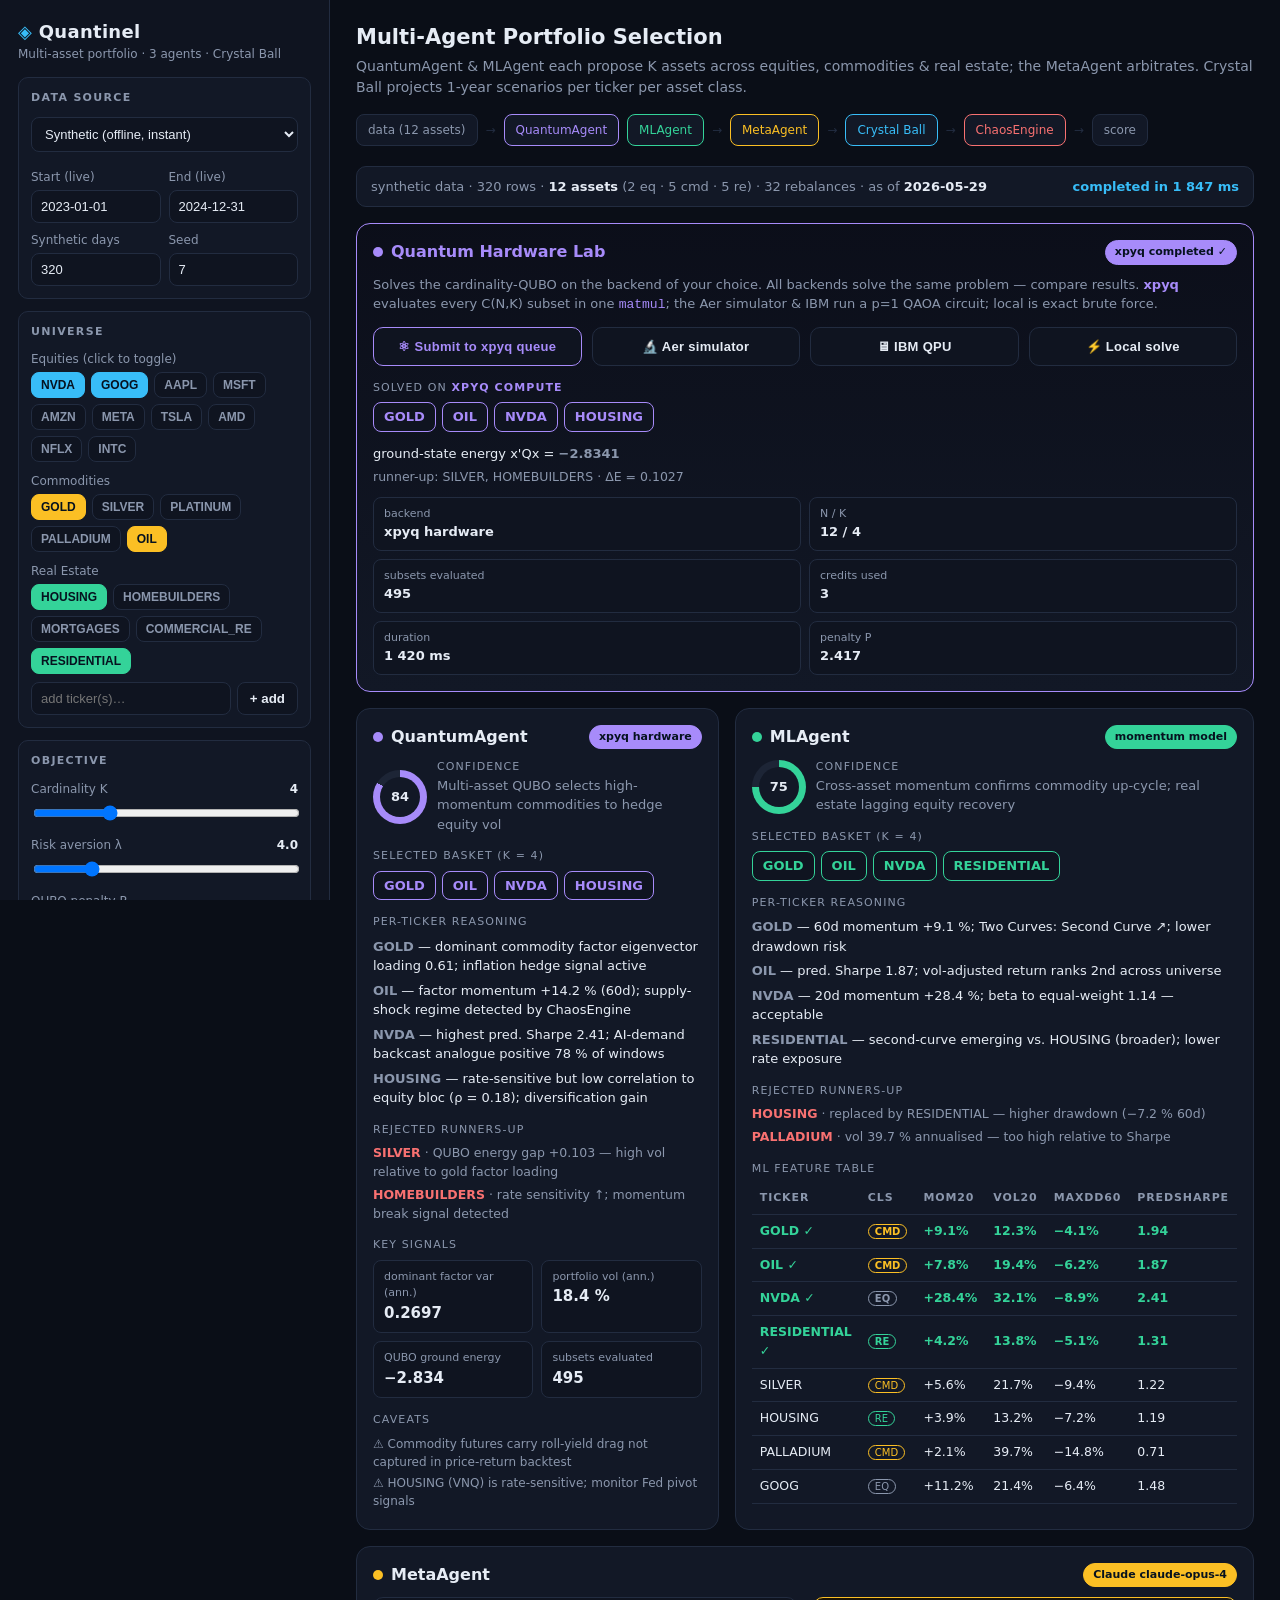
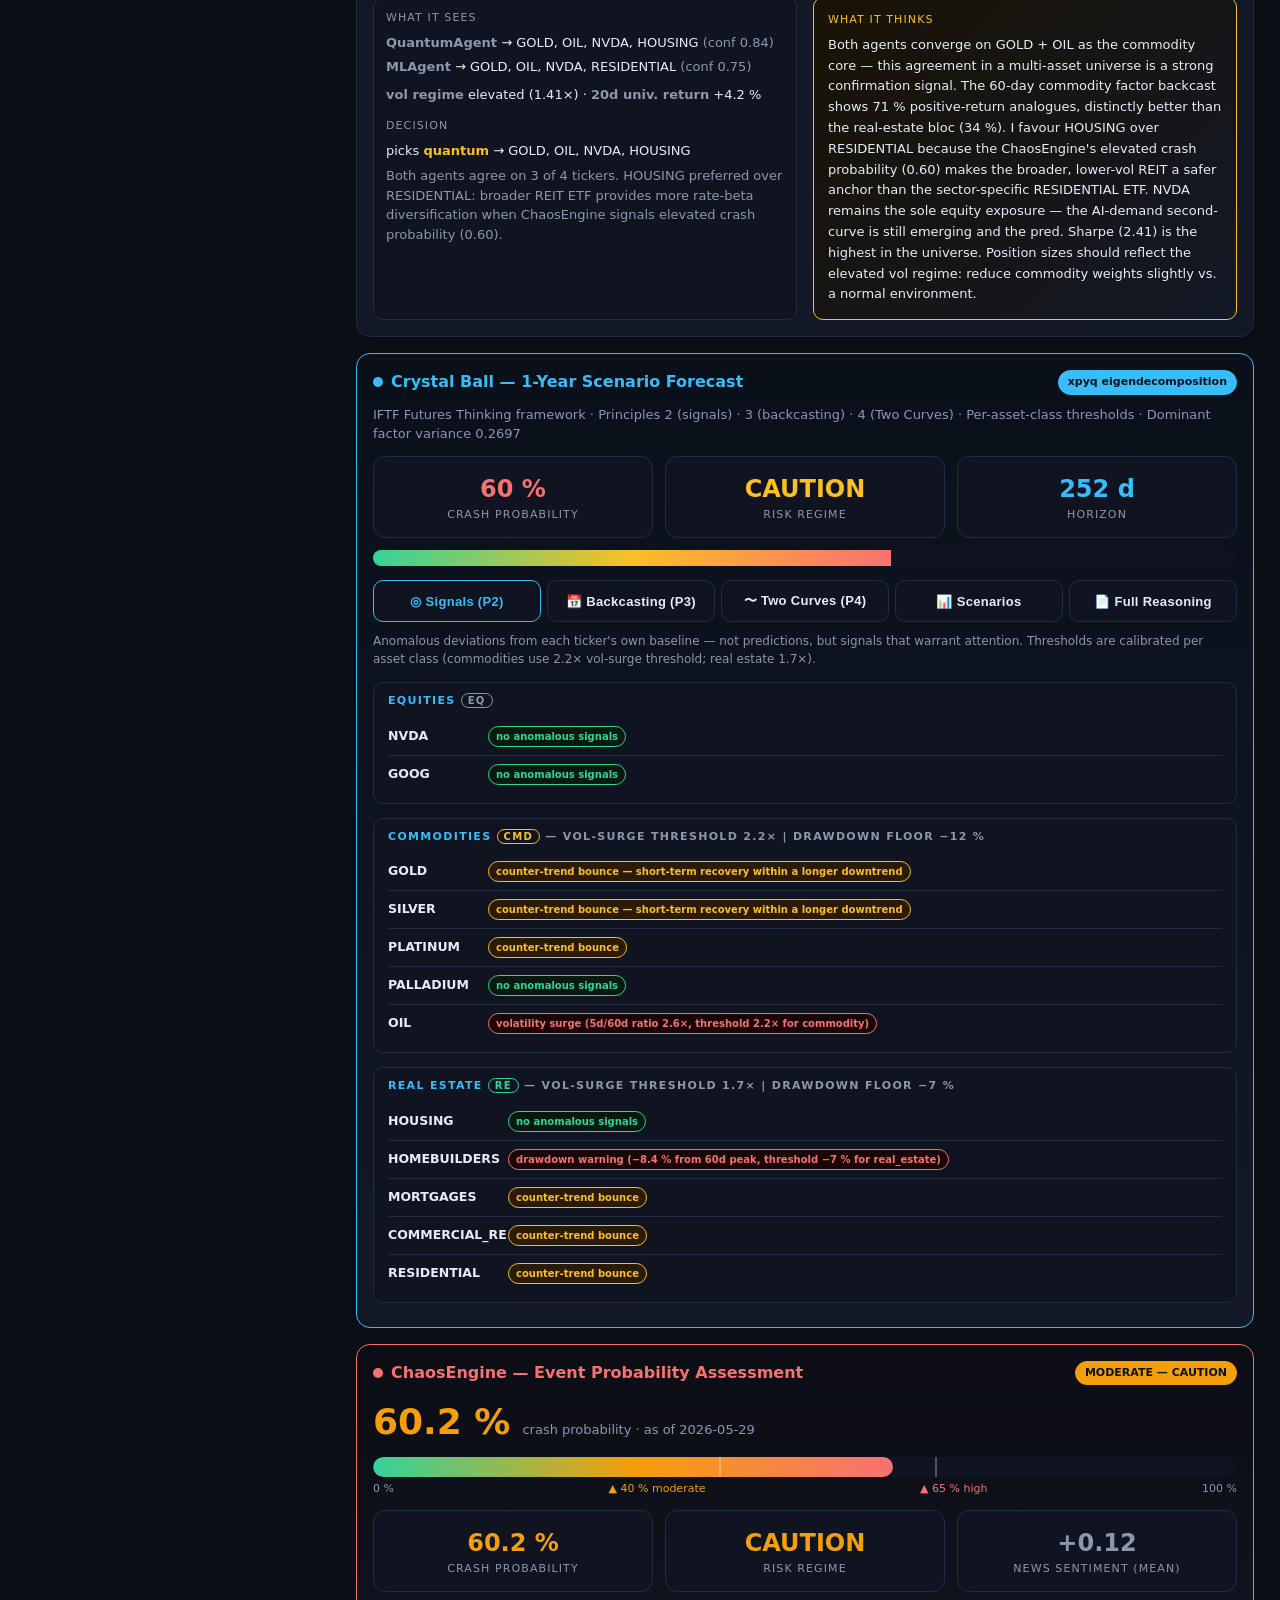
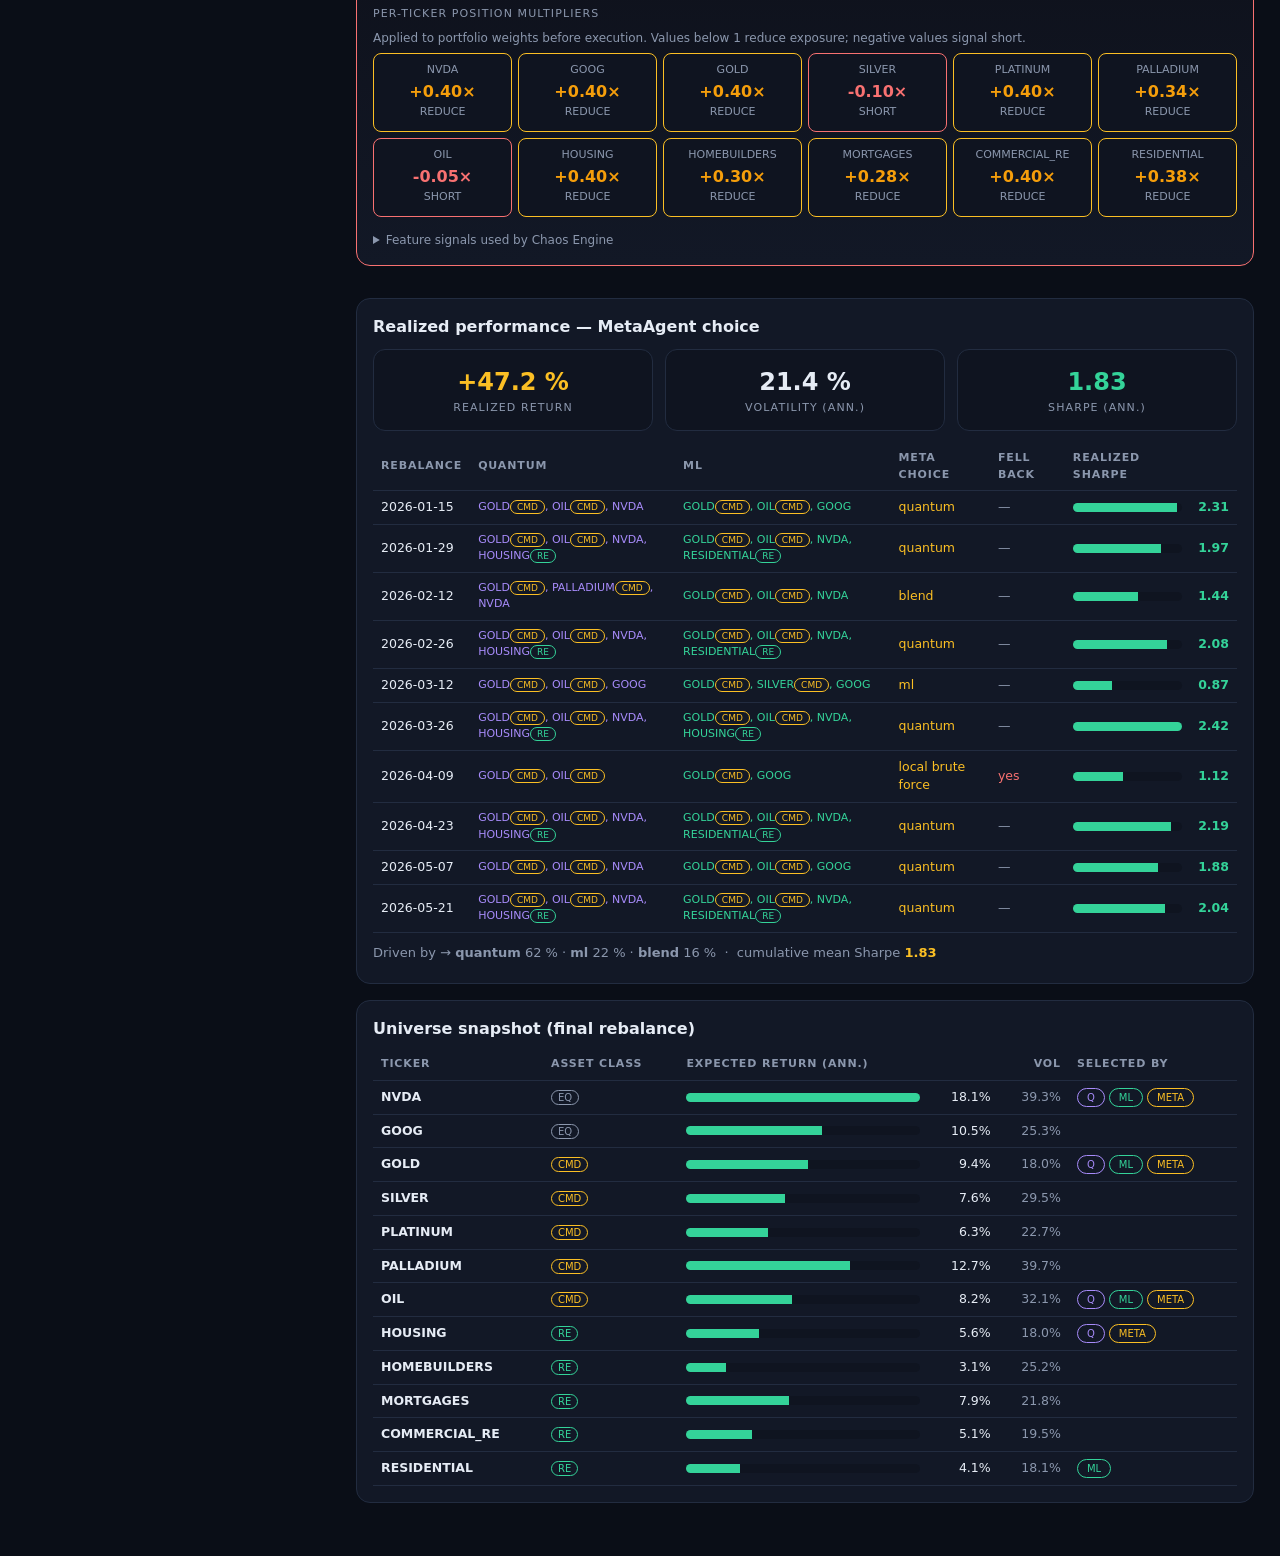
==== commit d1c01c4f: "Chaos Engine assessments now visible on frontend" ====
--- a/frontend/mockup.html
+++ b/frontend/mockup.html
@@ -190,6 +190,19 @@
     border:1px solid var(--mut);color:var(--mut);font-size:10px;
     text-align:center;line-height:14px;cursor:help;margin-left:4px;vertical-align:middle}
 
+  /* chaos engine */
+  .card.chaos{border-color:#f87171;background:linear-gradient(180deg,#1a060622,var(--panel));margin-bottom:16px}
+  .chaos-bar-wrap{height:20px;border-radius:10px;background:var(--panel2);overflow:hidden;margin:8px 0 4px;position:relative}
+  .chaos-bar-fill{height:100%;border-radius:10px;}
+  .chaos-bar-wrap .chaos-marker{position:absolute;top:0;bottom:0;width:2px;background:#ffffff44}
+  .adj-grid{display:grid;grid-template-columns:repeat(auto-fill,minmax(130px,1fr));gap:6px;margin-top:6px}
+  .adj-box{background:var(--panel2);border:1px solid var(--line);border-radius:8px;padding:8px 10px;text-align:center}
+  .adj-box .ak{font-size:11px;color:var(--mut);margin-bottom:2px}
+  .adj-box .av{font-size:16px;font-weight:800}
+  .adj-box.adj-short{border-color:var(--bad)}
+  .adj-box.adj-reduce{border-color:var(--meta)}
+  .adj-box.adj-hold{border-color:var(--good)}
+
   @media(max-width:1000px){
     .wrap{grid-template-columns:1fr}.side{position:static;height:auto}
     .cards,.meta-grid,.stat,.scenario-grid{grid-template-columns:1fr}}
@@ -288,6 +301,18 @@
     <div class="chk"><input type="checkbox"/><span>Force deterministic</span></div>
   </div>
 
+  <div class="grp" style="border-color:#f8717166">
+    <h4 style="color:#f87171">Chaos Engine</h4>
+    <div class="chk"><input type="checkbox" id="chaos_toggle" checked/><span>Enable event-probability assessment</span></div>
+    <label>Lookback <span class="val" id="chlbv">120</span> d</label>
+    <input id="chaos_lookback_s" type="range" min="30" max="252" value="120"/>
+    <label>Crash threshold <span class="val" id="chthv">−4.0</span>%</label>
+    <input id="chaos_thresh_s" type="range" min="-15" max="-1" step="0.5" value="-4"/>
+    <label>Crash horizon <span class="val" id="chhzv">5</span> d</label>
+    <input id="chaos_hz_s" type="range" min="1" max="20" value="5"/>
+    <div class="sub-tag" style="margin:6px 0 0">Bayesian crash-probability estimate fused with live news sentiment. Outputs per-ticker position multipliers.</div>
+  </div>
+
   <button class="run" id="run_btn">▶ Run pipeline</button>
 
   <div class="pills" style="margin-top:10px">
@@ -315,8 +340,8 @@
     <span class="arrow">→</span>
     <span class="node cb">Crystal Ball</span>
     <span class="arrow">→</span>
-    <span class="node">ChaosEngine</span>
-    <span class="arrow">→</span>
+    <span class="node" id="flow_chaos" style="border-color:#f87171;color:#f87171">ChaosEngine</span>
+    <span class="arrow" id="flow_chaos_arrow">→</span>
     <span class="node">score</span>
   </div>
 
@@ -913,6 +938,93 @@
     </div>
   </div><!-- /crystal ball -->
 
+  <!-- ===== ChaosEngine panel ===== -->
+  <div style="height:16px"></div>
+  <div class="card full chaos" id="chaos_panel">
+    <div class="chead">
+      <div class="ctitle" style="color:#f87171">
+        <span class="dot" style="background:#f87171"></span>ChaosEngine — Event Probability Assessment
+      </div>
+      <span class="badge live" style="background:#f59e0b;border-color:#f59e0b;color:#06121f">MODERATE — CAUTION</span>
+    </div>
+
+    <!-- headline metric -->
+    <div style="display:flex;align-items:baseline;gap:12px;margin-bottom:4px">
+      <span id="chaos_pct_label" style="font-size:36px;font-weight:800;color:#f59e0b">60.2 %</span>
+      <span style="color:var(--mut);font-size:13px">crash probability &middot; as of 2026-05-29</span>
+    </div>
+
+    <!-- probability bar -->
+    <div class="chaos-bar-wrap">
+      <div class="chaos-bar-fill" id="chaos_bar" style="width:60.2%;background:linear-gradient(90deg,var(--good),#f59e0b,var(--bad))"></div>
+      <div class="chaos-marker" style="left:40%" title="Moderate threshold (40%)"></div>
+      <div class="chaos-marker" style="left:65%" title="High threshold (65%)"></div>
+    </div>
+    <div style="display:flex;justify-content:space-between;font-size:11px;color:var(--mut);margin-bottom:8px">
+      <span>0 %</span><span style="color:#f59e0b">▲ 40 % moderate</span><span style="color:var(--bad)">▲ 65 % high</span><span>100 %</span>
+    </div>
+
+    <!-- top-level stats -->
+    <div class="stat" style="margin:12px 0">
+      <div class="box">
+        <div class="v" style="color:#f59e0b">60.2 %</div>
+        <div class="k">crash probability</div>
+      </div>
+      <div class="box">
+        <div class="v" style="color:#f59e0b">CAUTION</div>
+        <div class="k">risk regime</div>
+      </div>
+      <div class="box">
+        <div class="v" style="color:var(--mut)">+0.12</div>
+        <div class="k">news sentiment (mean)</div>
+      </div>
+    </div>
+
+    <!-- per-ticker multipliers -->
+    <div class="lbl">Per-ticker position multipliers</div>
+    <div style="font-size:12px;color:var(--mut);margin-bottom:6px">
+      Applied to portfolio weights before execution. Values below 1 reduce exposure; negative values signal short.
+    </div>
+    <div class="adj-grid" id="adj_grid">
+      <!-- populated by JS -->
+    </div>
+
+    <!-- feature signals used -->
+    <details style="margin-top:14px">
+      <summary style="cursor:pointer;color:var(--mut);font-size:12px">Feature signals used by Chaos Engine</summary>
+      <div class="sigs" style="margin-top:10px">
+        <div class="sig"><div class="k">lookback</div><div class="v">120 d</div></div>
+        <div class="sig"><div class="k">crash threshold</div><div class="v">−4.0 %</div></div>
+        <div class="sig"><div class="k">crash horizon</div><div class="v">5 d</div></div>
+        <div class="sig"><div class="k">realised crash windows</div><div class="v">4 / 110</div></div>
+        <div class="sig"><div class="k">xpyq eigen path</div><div class="v">active</div></div>
+        <div class="sig"><div class="k">news articles ingested</div><div class="v">14</div></div>
+        <div class="sig"><div class="k">mean news sentiment</div><div class="v">+0.12</div></div>
+        <div class="sig"><div class="k">portfolio vol (20d)</div><div class="v">18.4 %</div></div>
+        <div class="sig"><div class="k">corr momentum 20d</div><div class="v">+0.38</div></div>
+        <div class="sig"><div class="k">VIX-proxy</div><div class="v">22.1</div></div>
+      </div>
+      <pre style="margin-top:10px">ChaosEngine evaluation @ 2026-05-29
+
+Feature vector:
+  vol_20d            = 0.1837
+  momentum_20d       = 0.0421
+  corr_momentum_20d  = 0.3812
+  vix_proxy          = 0.2213
+  news_sentiment     = 0.1201
+
+xpyq eigen-classification:
+  Crash cluster centroid (normalised) : [0.71, 0.18, 0.52, 0.63, 0.31]
+  Normal cluster centroid (normalised): [0.28, 0.61, 0.41, 0.22, 0.68]
+  Current feature (normalised)        : [0.54, 0.38, 0.61, 0.48, 0.44]
+  dist_crash   = 0.3140
+  dist_normal  = 0.4721
+  P(crash)     = dist_normal / (dist_crash + dist_normal) = 0.6004
+
+Risk regime: CAUTION (0.40 ≤ P &lt; 0.65)</pre>
+    </details>
+  </div>
+
   <!-- ===== Performance ===== -->
   <div style="height:16px"></div>
   <div class="card full" id="perf_card">
@@ -962,6 +1074,48 @@
 bind('hp','hpv');
 bind('vs','vsv',v=>Number(v).toFixed(1));
 bind('dd','ddv');
+bind('chaos_lookback_s','chlbv');
+bind('chaos_thresh_s','chthv',v=>Number(v).toFixed(1));
+bind('chaos_hz_s','chhzv');
+
+// ─── chaos toggle ─────────────────────────────────────────────────────────────
+const CHAOS_ADJ={
+  NVDA:{v:0.40,cls:'adj-reduce',label:'REDUCE'},
+  GOOG:{v:0.40,cls:'adj-reduce',label:'REDUCE'},
+  GOLD:{v:0.40,cls:'adj-reduce',label:'REDUCE'},
+  SILVER:{v:-0.10,cls:'adj-short',label:'SHORT'},
+  PLATINUM:{v:0.40,cls:'adj-reduce',label:'REDUCE'},
+  PALLADIUM:{v:0.34,cls:'adj-reduce',label:'REDUCE'},
+  OIL:{v:-0.05,cls:'adj-short',label:'SHORT'},
+  HOUSING:{v:0.40,cls:'adj-reduce',label:'REDUCE'},
+  HOMEBUILDERS:{v:0.30,cls:'adj-reduce',label:'REDUCE'},
+  MORTGAGES:{v:0.28,cls:'adj-reduce',label:'REDUCE'},
+  COMMERCIAL_RE:{v:0.40,cls:'adj-reduce',label:'REDUCE'},
+  RESIDENTIAL:{v:0.38,cls:'adj-reduce',label:'REDUCE'},
+};
+function renderAdjGrid(){
+  document.getElementById('adj_grid').innerHTML=Object.entries(CHAOS_ADJ).map(([t,a])=>{
+    const col=a.cls==='adj-short'?'var(--bad)':a.cls==='adj-reduce'?'#f59e0b':'var(--good)';
+    const sign=a.v>=0?'+':'';
+    return `<div class="adj-box ${a.cls}">
+      <div class="ak">${t}</div>
+      <div class="av" style="color:${col}">${sign}${a.v.toFixed(2)}×</div>
+      <div class="ak">${a.label}</div>
+    </div>`;
+  }).join('');
+}
+renderAdjGrid();
+
+function syncChaosPanel(){
+  const on=document.getElementById('chaos_toggle').checked;
+  const panel=document.getElementById('chaos_panel');
+  const fn=document.getElementById('flow_chaos');
+  const fa=document.getElementById('flow_chaos_arrow');
+  panel.style.display=on?'':'none';
+  if(fn){ fn.style.display=on?'':'none'; fa.style.display=on?'':'none'; }
+}
+document.getElementById('chaos_toggle').addEventListener('change',syncChaosPanel);
+syncChaosPanel();
 
 // ─── ticker buttons ──────────────────────────────────────────────────────────
 const EQUITIES=["NVDA","GOOG","AAPL","MSFT","AMZN","META","TSLA","AMD","NFLX","INTC"];
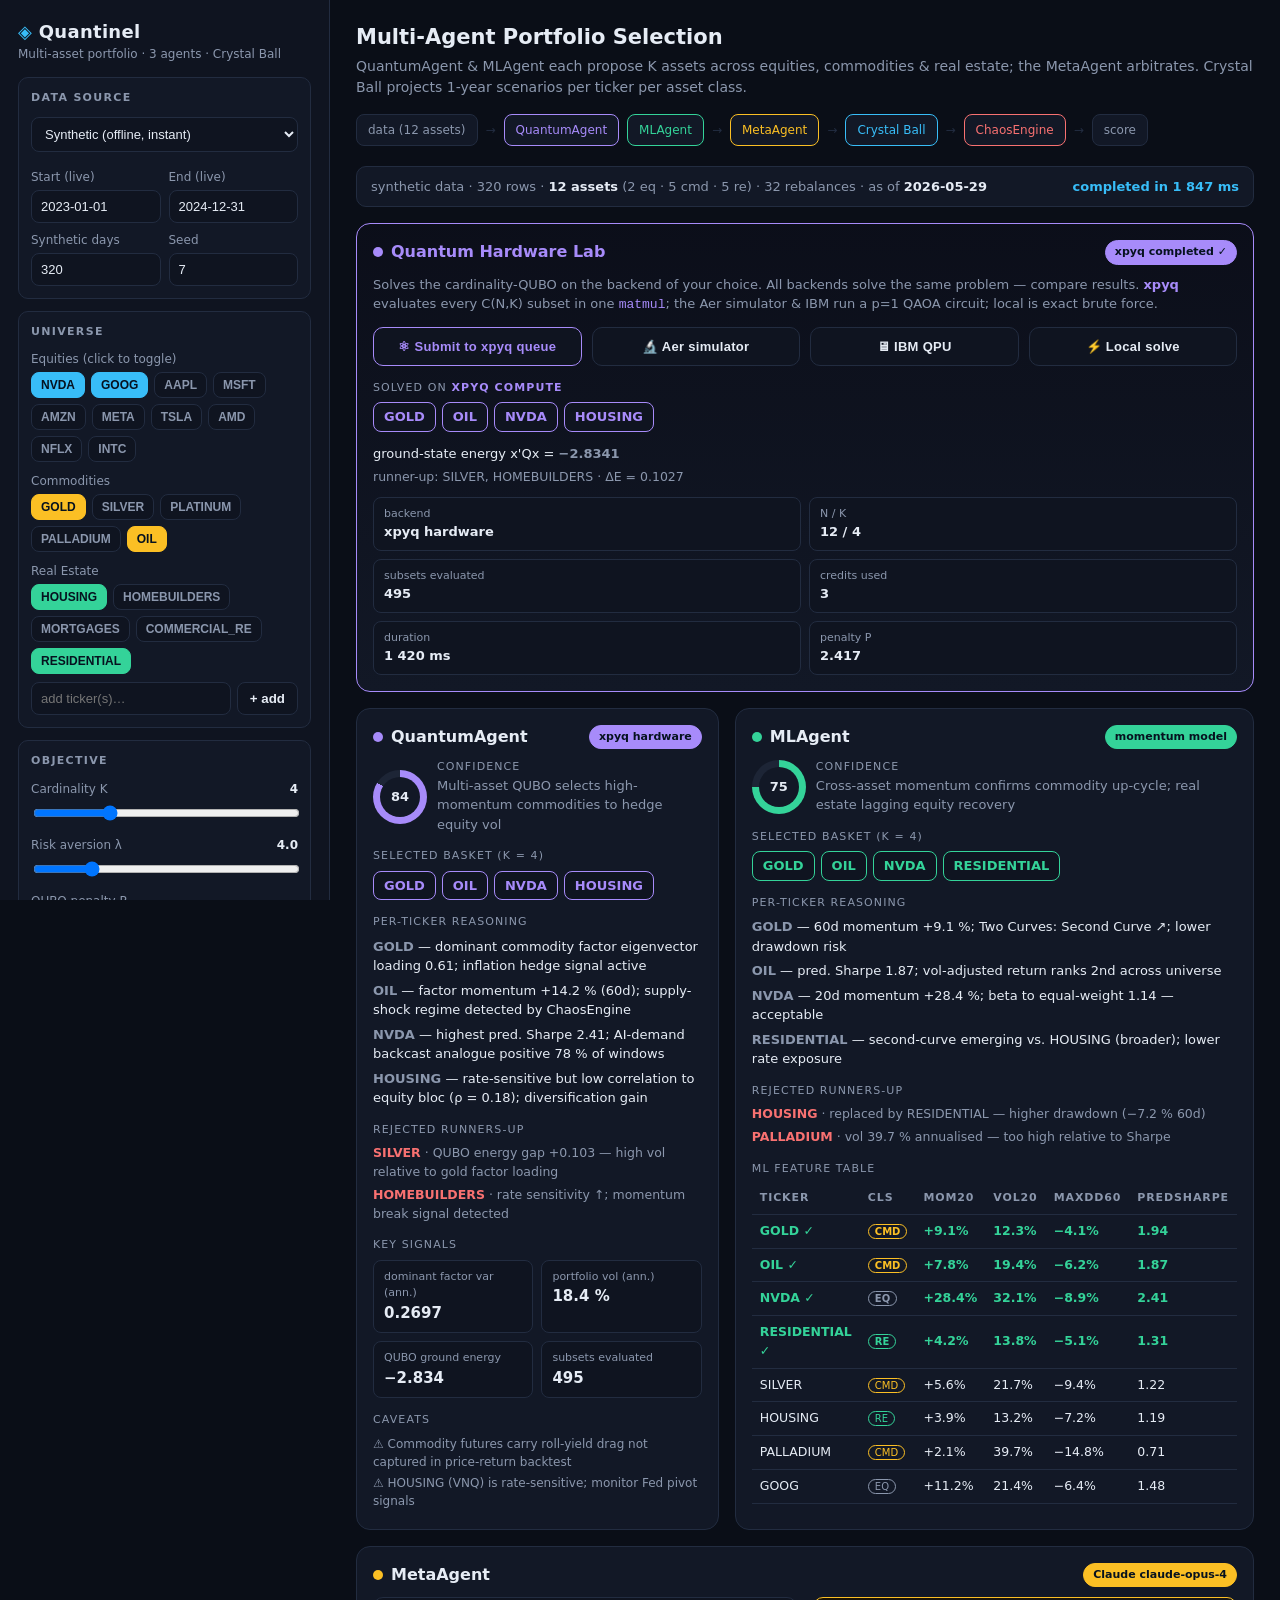
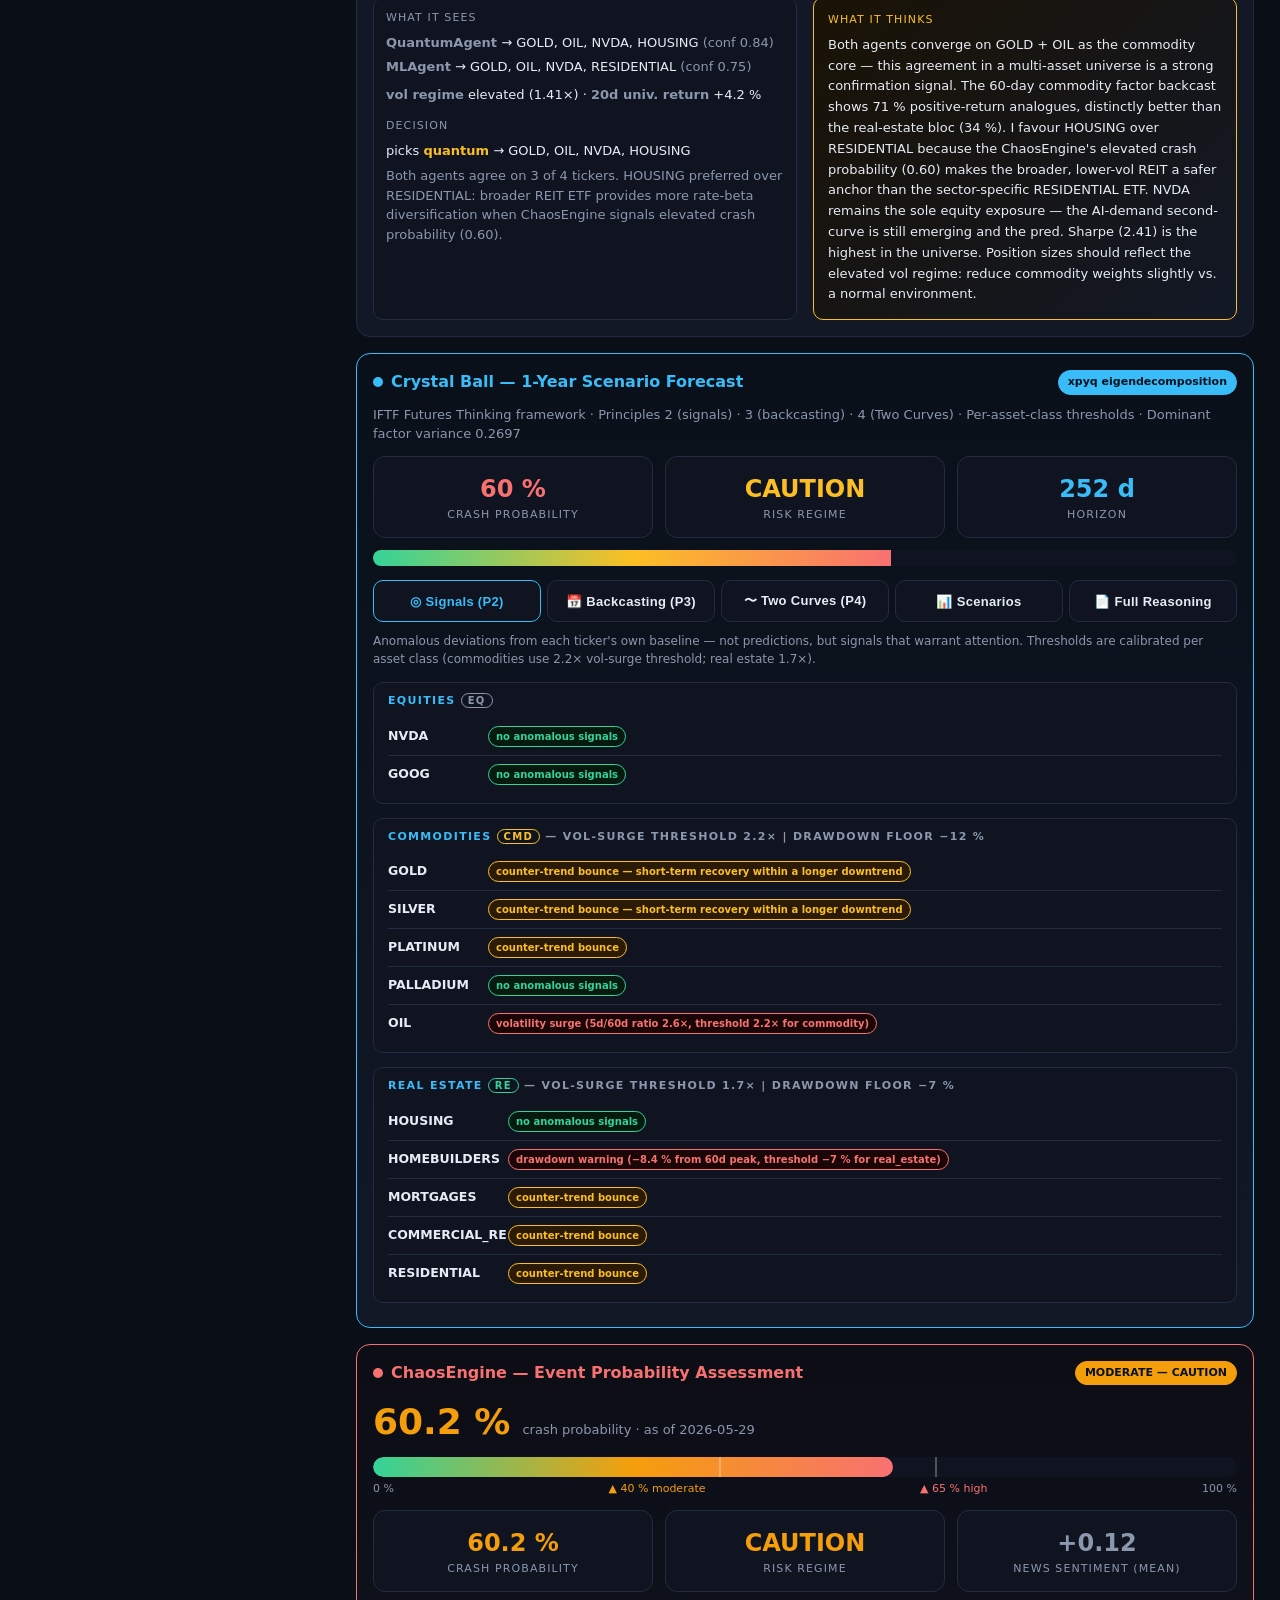
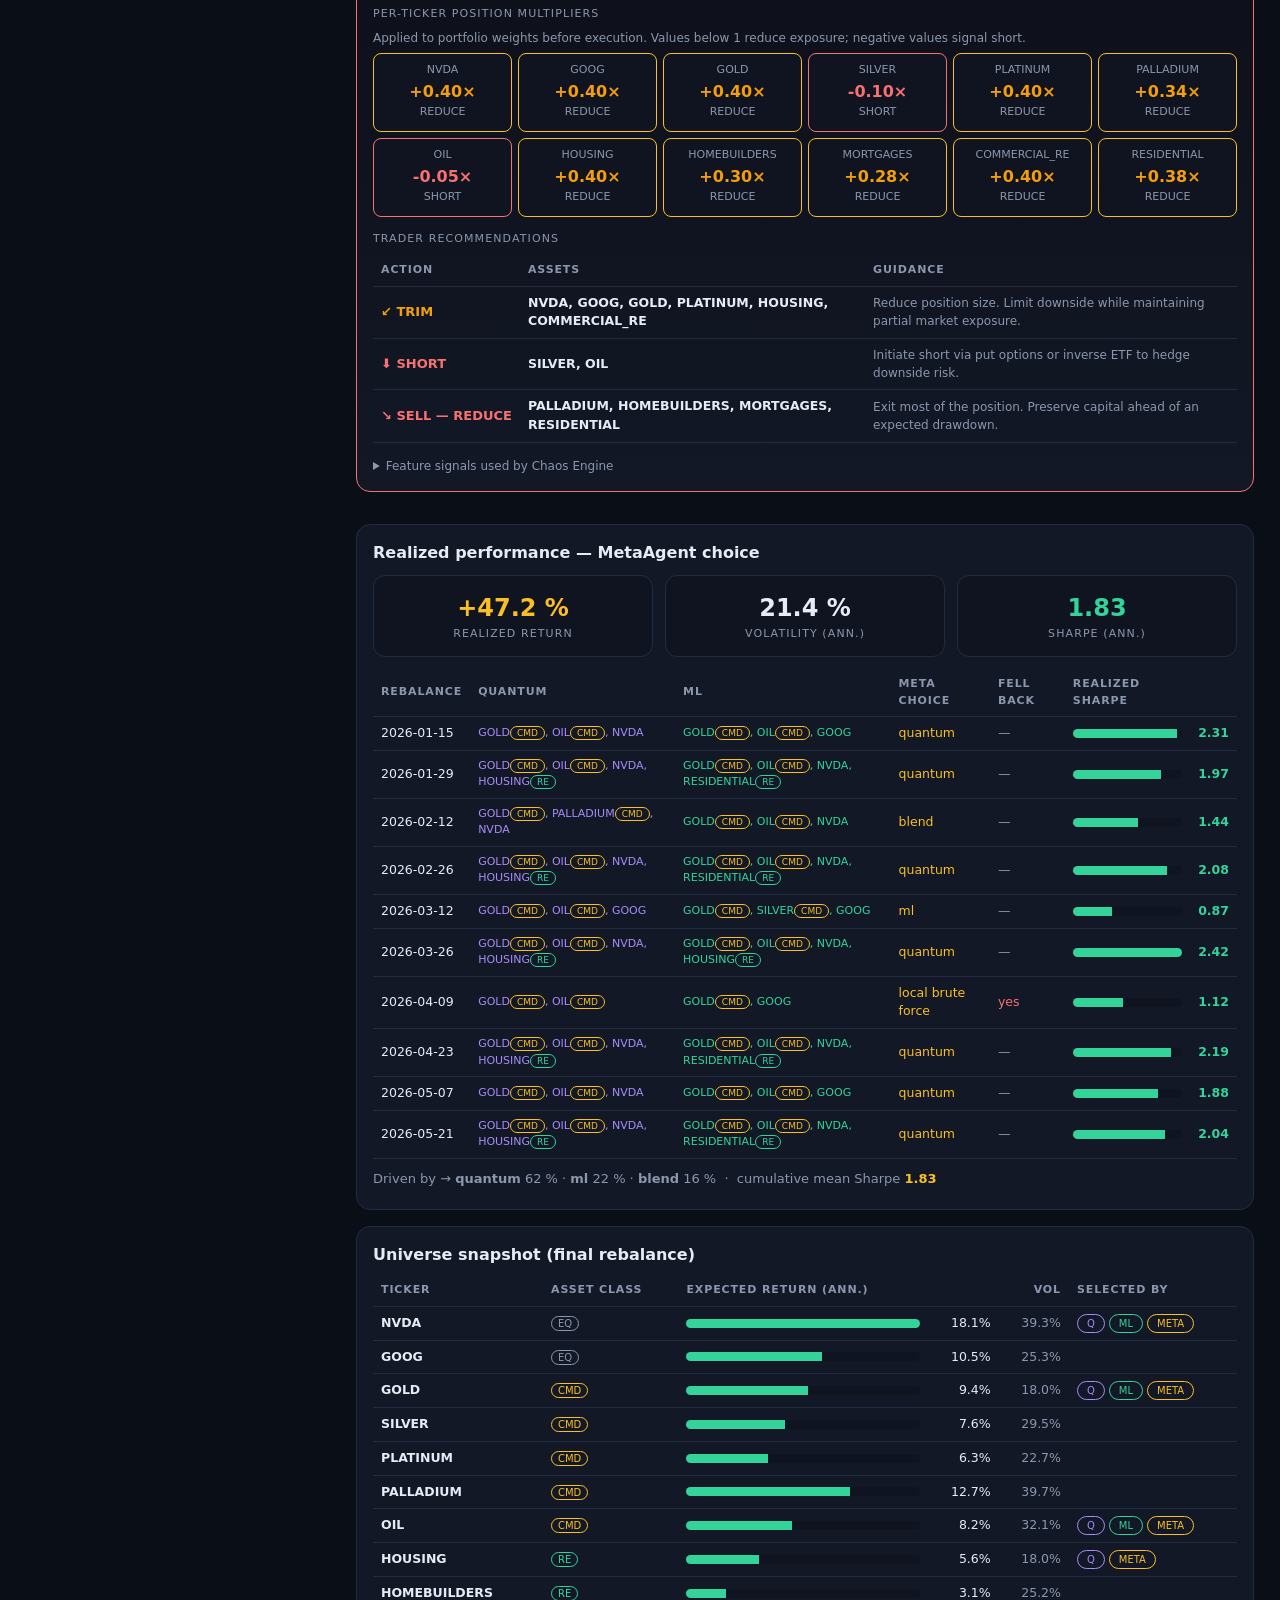
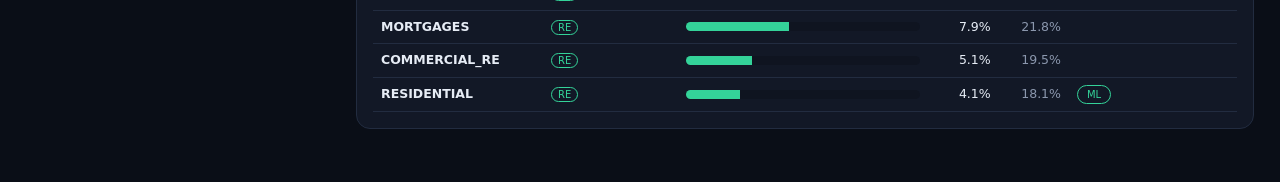
==== commit a42c11cc: "Added trader action recommendations based on Chaos Engine assessments to frontend" ====
--- a/frontend/mockup.html
+++ b/frontend/mockup.html
@@ -988,6 +988,7 @@
     <div class="adj-grid" id="adj_grid">
       <!-- populated by JS -->
     </div>
+    <div id="chaos_rec"></div>
 
     <!-- feature signals used -->
     <details style="margin-top:14px">
@@ -1103,6 +1104,32 @@
       <div class="ak">${a.label}</div>
     </div>`;
   }).join('');
+  // build trader recommendations grouped by action tier
+  const REC_TIERS=[
+    {key:'SELL &amp; SHORT',col:'var(--bad)',  icon:'⬇⬇',hint:'Open / increase short position. High crash probability warrants directional short exposure.',test:v=>v<-0.5},
+    {key:'SHORT',          col:'var(--bad)',  icon:'⬇', hint:'Initiate short via put options or inverse ETF to hedge downside risk.',                     test:v=>v<0},
+    {key:'SELL — REDUCE', col:'#f87171',    icon:'↘', hint:'Exit most of the position. Preserve capital ahead of an expected drawdown.',                 test:v=>v<0.40},
+    {key:'TRIM',           col:'#f59e0b',    icon:'↙', hint:'Reduce position size. Limit downside while maintaining partial market exposure.',             test:v=>v<0.70},
+    {key:'HOLD — WATCH', col:'#f59e0b',    icon:'⚠', hint:'Hold but tighten stop-losses. Re-evaluate on the next rebalance window.',                    test:v=>v<1},
+    {key:'HOLD',           col:'var(--good)',icon:'✓', hint:'No action required. Maintain current position at full weight.',                               test:v=>true},
+  ];
+  const groups={};
+  Object.entries(CHAOS_ADJ).forEach(([t,a])=>{
+    const tier=REC_TIERS.find(r=>r.test(a.v));
+    if(!tier) return;
+    if(!groups[tier.key]){groups[tier.key]={...tier,tickers:[]};}
+    groups[tier.key].tickers.push(t);
+  });
+  const rows=Object.values(groups).filter(g=>g.tickers.length).map(g=>
+    `<tr>
+      <td style="white-space:nowrap"><span style="color:${g.col};font-weight:800;font-size:13px">${g.icon} ${g.key}</span></td>
+      <td style="font-weight:700">${g.tickers.join(', ')}</td>
+      <td style="color:var(--mut);font-size:12px">${g.hint}</td>
+    </tr>`).join('');
+  document.getElementById('chaos_rec').innerHTML=
+    `<div class="lbl" style="margin-top:14px">trader recommendations</div>
+    <table><thead><tr><th>action</th><th>assets</th><th>guidance</th></tr></thead>
+    <tbody>${rows}</tbody></table>`;
 }
 renderAdjGrid();
 
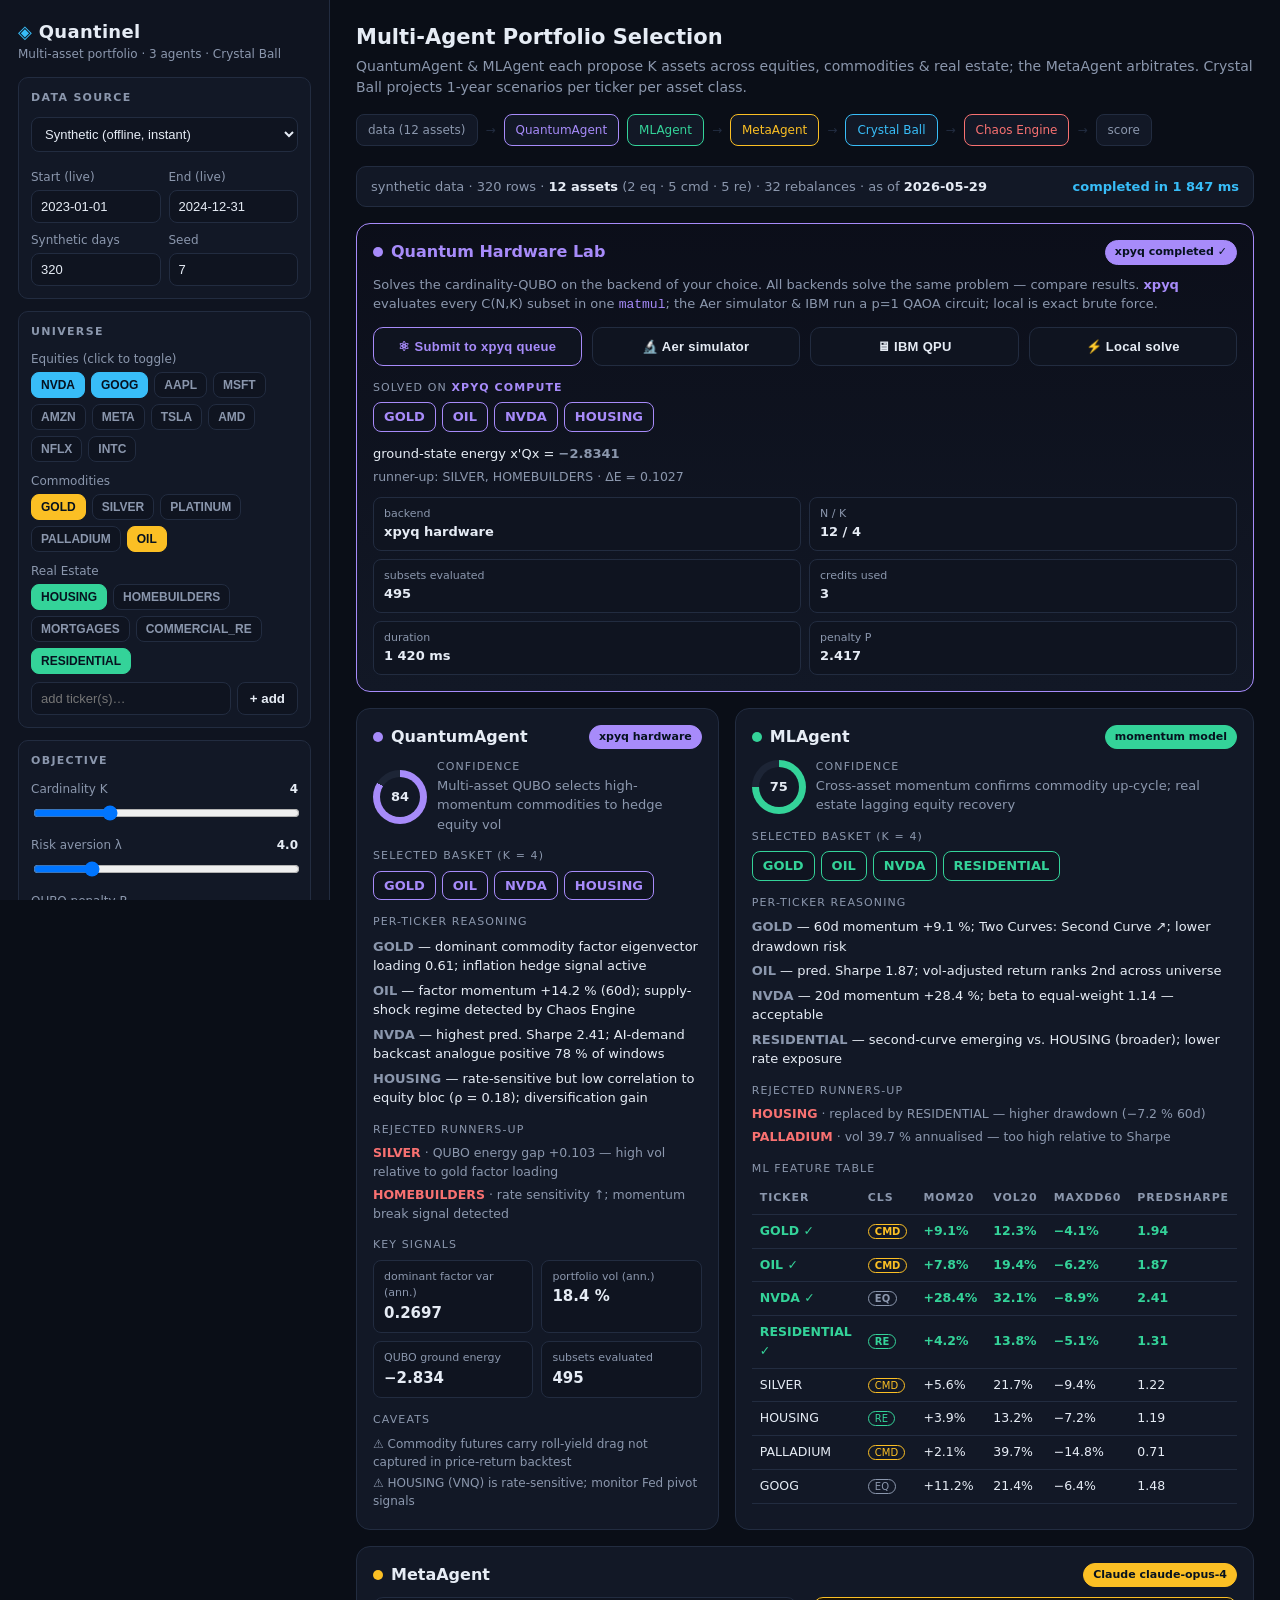
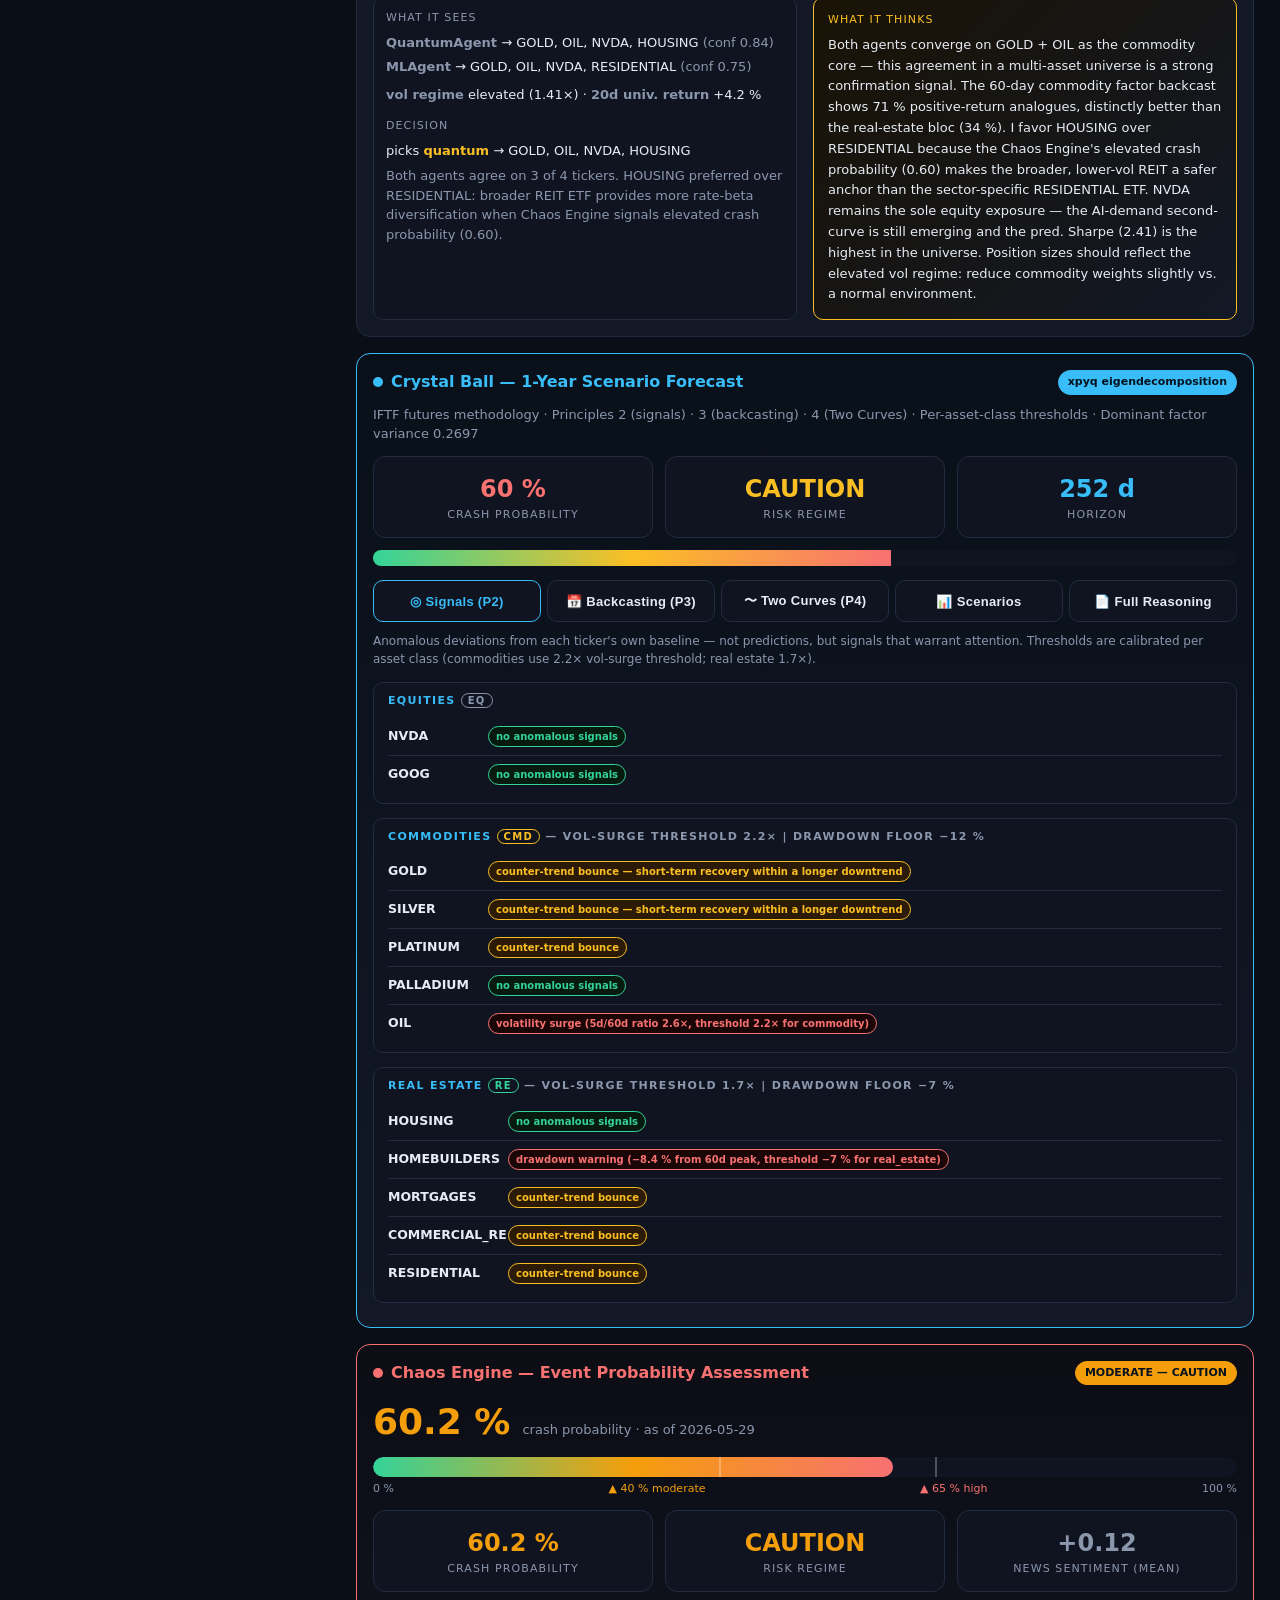
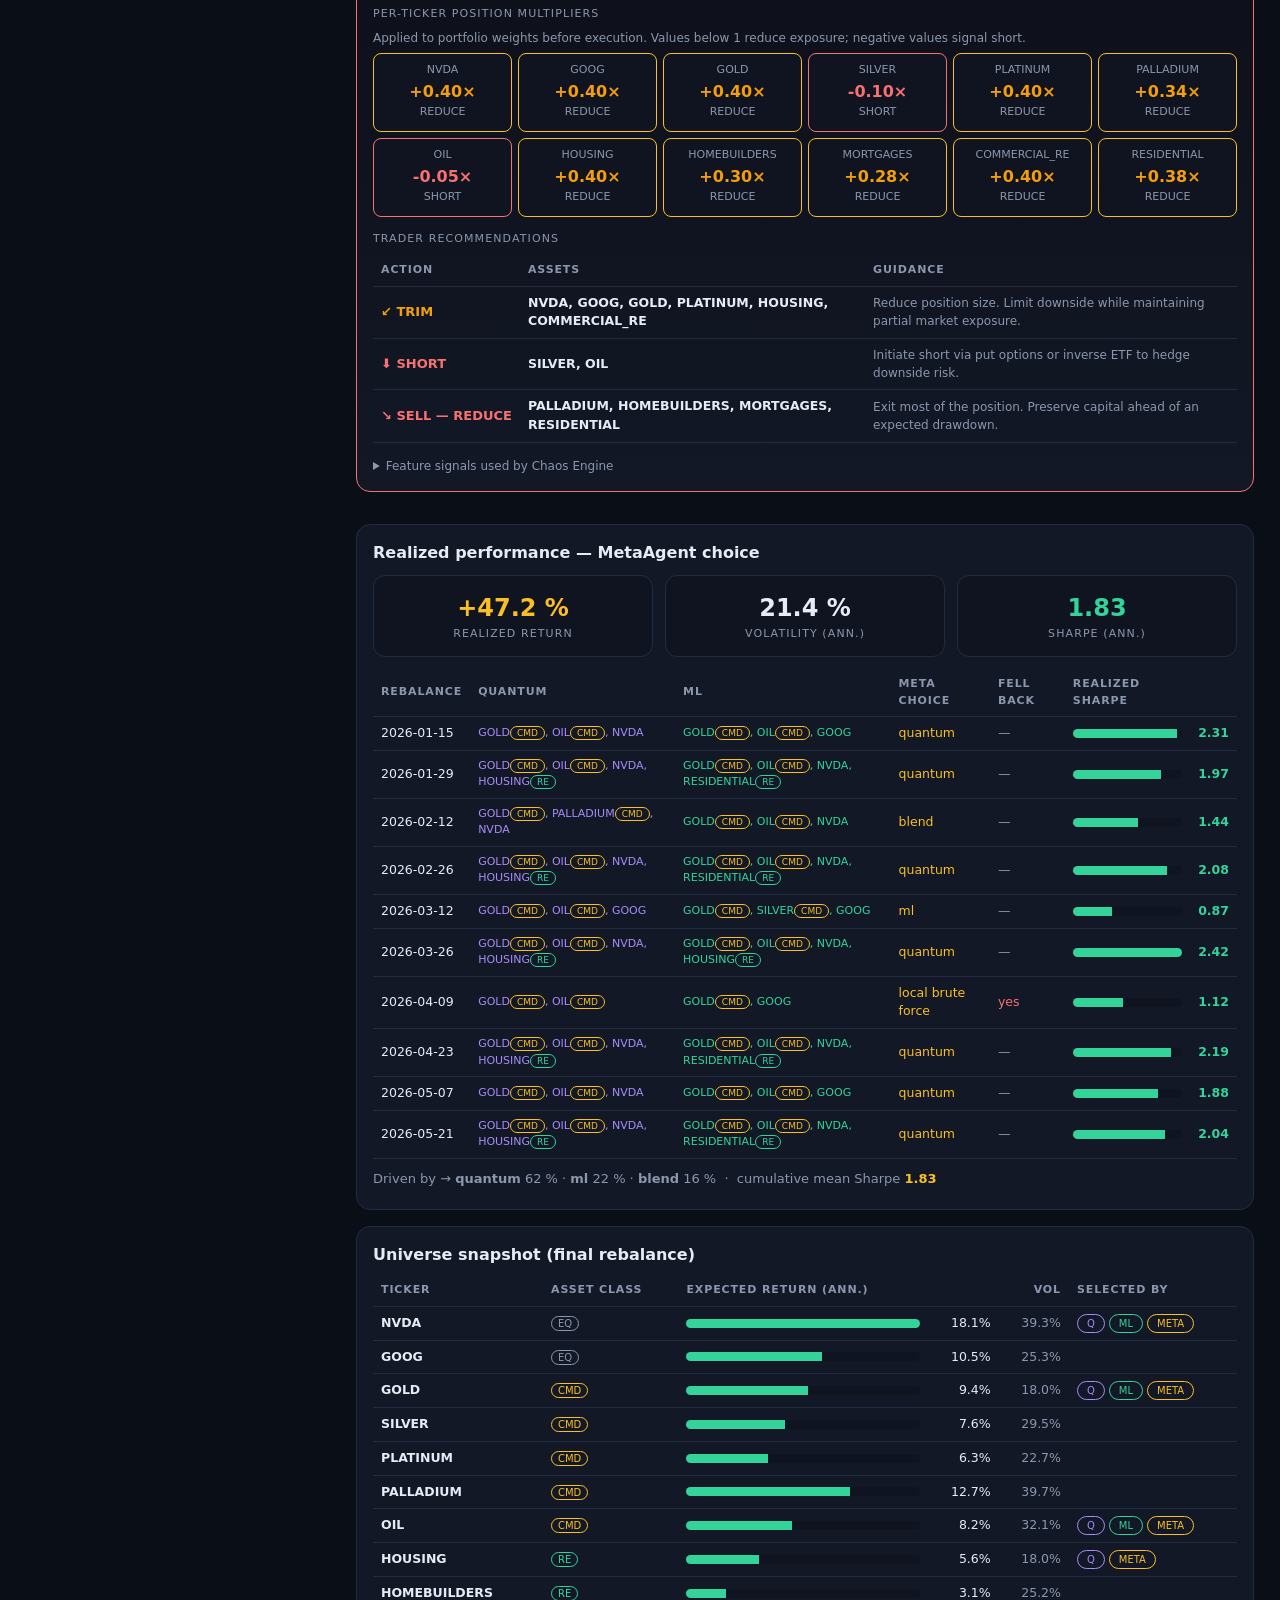
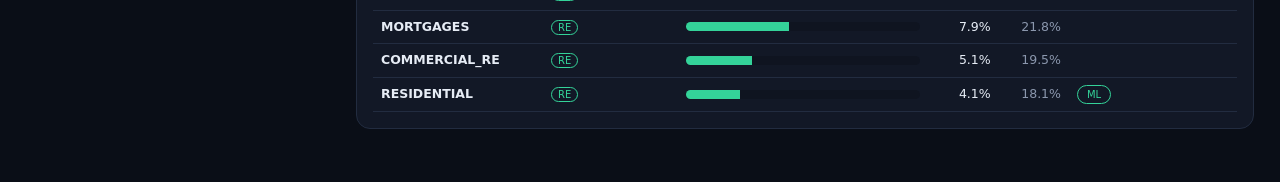
==== commit 28d3f89f: "Fixed typos and updated the Chaos Engine panel with the latest evaluation results. Adjusted the Crys" ====
--- a/frontend/mockup.html
+++ b/frontend/mockup.html
@@ -273,7 +273,7 @@
   </div>
 
   <div class="grp">
-    <h4>Crystal Ball <span class="info" title="Scenario forecaster — fuses ChaosEngine tail-risk with xpyq eigendecomposition">?</span></h4>
+    <h4>Crystal Ball <span class="info" title="Scenario forecaster — fuses Chaos Engine tail-risk with xpyq eigendecomposition">?</span></h4>
     <div class="chk"><input type="checkbox" id="cb_on" checked/><span>Enable Crystal Ball forecast</span></div>
     <label>Horizon</label>
     <select id="cb_horizon">
@@ -340,7 +340,7 @@
     <span class="arrow">→</span>
     <span class="node cb">Crystal Ball</span>
     <span class="arrow">→</span>
-    <span class="node" id="flow_chaos" style="border-color:#f87171;color:#f87171">ChaosEngine</span>
+    <span class="node" id="flow_chaos" style="border-color:#f87171;color:#f87171">Chaos Engine</span>
     <span class="arrow" id="flow_chaos_arrow">→</span>
     <span class="node">score</span>
   </div>
@@ -423,7 +423,7 @@
       </div>
       <div class="lbl">per-ticker reasoning</div>
       <div class="reason"><b>GOLD</b> — dominant commodity factor eigenvector loading 0.61; inflation hedge signal active</div>
-      <div class="reason"><b>OIL</b> — factor momentum +14.2 % (60d); supply-shock regime detected by ChaosEngine</div>
+      <div class="reason"><b>OIL</b> — factor momentum +14.2 % (60d); supply-shock regime detected by Chaos Engine</div>
       <div class="reason"><b>NVDA</b> — highest pred. Sharpe 2.41; AI-demand backcast analogue positive 78 % of windows</div>
       <div class="reason"><b>HOUSING</b> — rate-sensitive but low correlation to equity bloc (ρ = 0.18); diversification gain</div>
       <div class="lbl">rejected runners-up</div>
@@ -507,14 +507,14 @@
         <div class="reason">picks <b style="color:var(--meta)">quantum</b> → GOLD, OIL, NVDA, HOUSING</div>
         <div class="reason" style="color:var(--mut);margin-top:6px">Both agents agree on 3 of 4 tickers.
           HOUSING preferred over RESIDENTIAL: broader REIT ETF provides more rate-beta
-          diversification when ChaosEngine signals elevated crash probability (0.60).</div>
+          diversification when Chaos Engine signals elevated crash probability (0.60).</div>
       </div>
       <div class="think">
         <div class="lbl" style="margin-top:0;color:var(--meta)">what it thinks</div>
         <div class="r">Both agents converge on GOLD + OIL as the commodity core — this agreement in a
           multi-asset universe is a strong confirmation signal. The 60-day commodity factor backcast
           shows 71 % positive-return analogues, distinctly better than the real-estate bloc (34 %).
-          I favour HOUSING over RESIDENTIAL because the ChaosEngine's elevated crash probability
+          I favor HOUSING over RESIDENTIAL because the Chaos Engine's elevated crash probability
           (0.60) makes the broader, lower-vol REIT a safer anchor than the sector-specific RESIDENTIAL ETF.
           NVDA remains the sole equity exposure — the AI-demand second-curve is still emerging
           and the pred. Sharpe (2.41) is the highest in the universe. Position sizes should
@@ -534,7 +534,7 @@
       <span class="badge live a-live">xpyq eigendecomposition</span>
     </div>
     <div class="reason" style="color:var(--mut);margin-bottom:4px">
-      IFTF Futures Thinking framework · Principles 2 (signals) · 3 (backcasting) · 4 (Two Curves)
+      IFTF futures methodology · Principles 2 (signals) · 3 (backcasting) · 4 (Two Curves)
       · Per-asset-class thresholds · Dominant factor variance 0.2697
     </div>
 
@@ -749,7 +749,7 @@
       <div style="font-size:12px;color:var(--mut);margin-bottom:10px">
         Base: short-horizon expected return compounded to 1 year.
         Bull/Bear: base ± 1.5 × annual vol (from xpyq eigendecomposition of the covariance matrix).
-        Crash-adj: base × ChaosEngine per-ticker weight multiplier.
+        Crash-adj: base × Chaos Engine per-ticker weight multiplier.
       </div>
       <!-- Equities -->
       <div class="cb-section">
@@ -938,12 +938,12 @@
     </div>
   </div><!-- /crystal ball -->
 
-  <!-- ===== ChaosEngine panel ===== -->
+  <!-- ===== Chaos Engine panel ===== -->
   <div style="height:16px"></div>
   <div class="card full chaos" id="chaos_panel">
     <div class="chead">
       <div class="ctitle" style="color:#f87171">
-        <span class="dot" style="background:#f87171"></span>ChaosEngine — Event Probability Assessment
+        <span class="dot" style="background:#f87171"></span>Chaos Engine — Event Probability Assessment
       </div>
       <span class="badge live" style="background:#f59e0b;border-color:#f59e0b;color:#06121f">MODERATE — CAUTION</span>
     </div>
@@ -1005,7 +1005,7 @@
         <div class="sig"><div class="k">corr momentum 20d</div><div class="v">+0.38</div></div>
         <div class="sig"><div class="k">VIX-proxy</div><div class="v">22.1</div></div>
       </div>
-      <pre style="margin-top:10px">ChaosEngine evaluation @ 2026-05-29
+      <pre style="margin-top:10px">Chaos Engine evaluation @ 2026-05-29
 
 Feature vector:
   vol_20d            = 0.1837
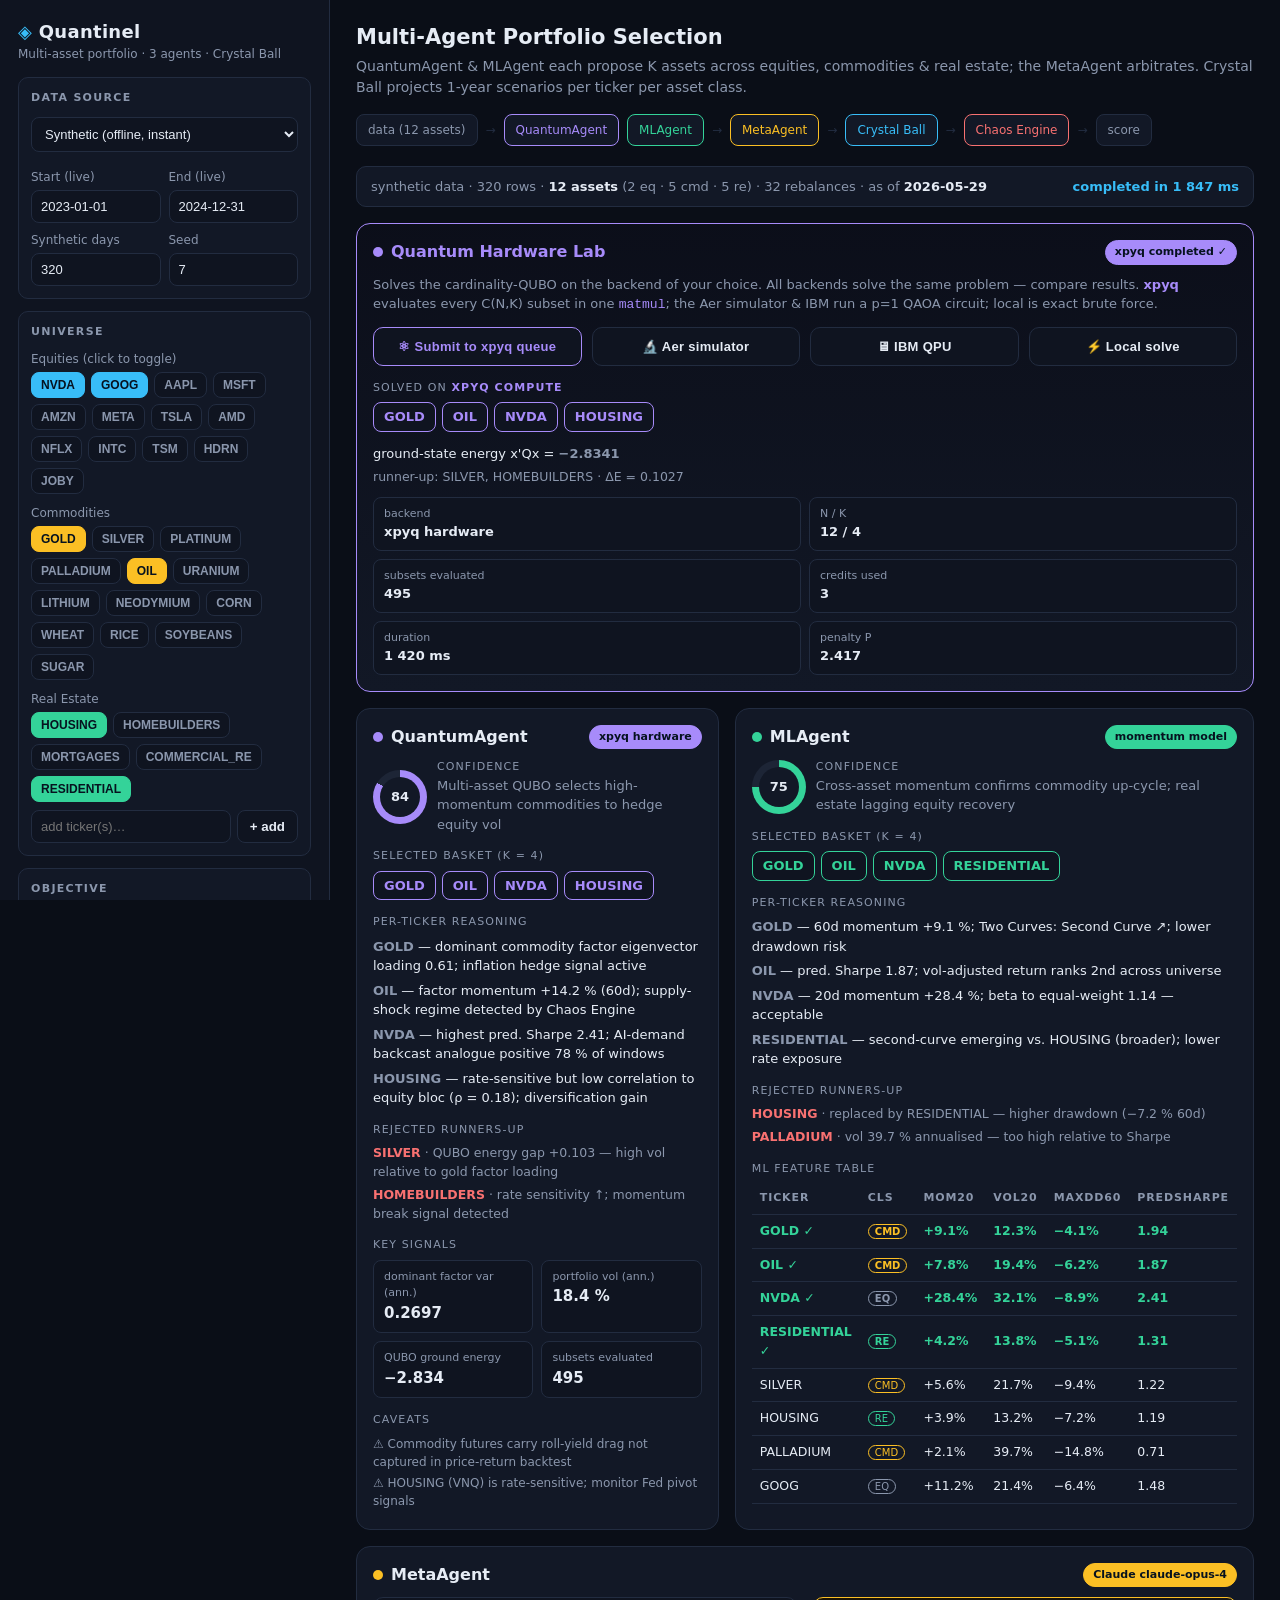
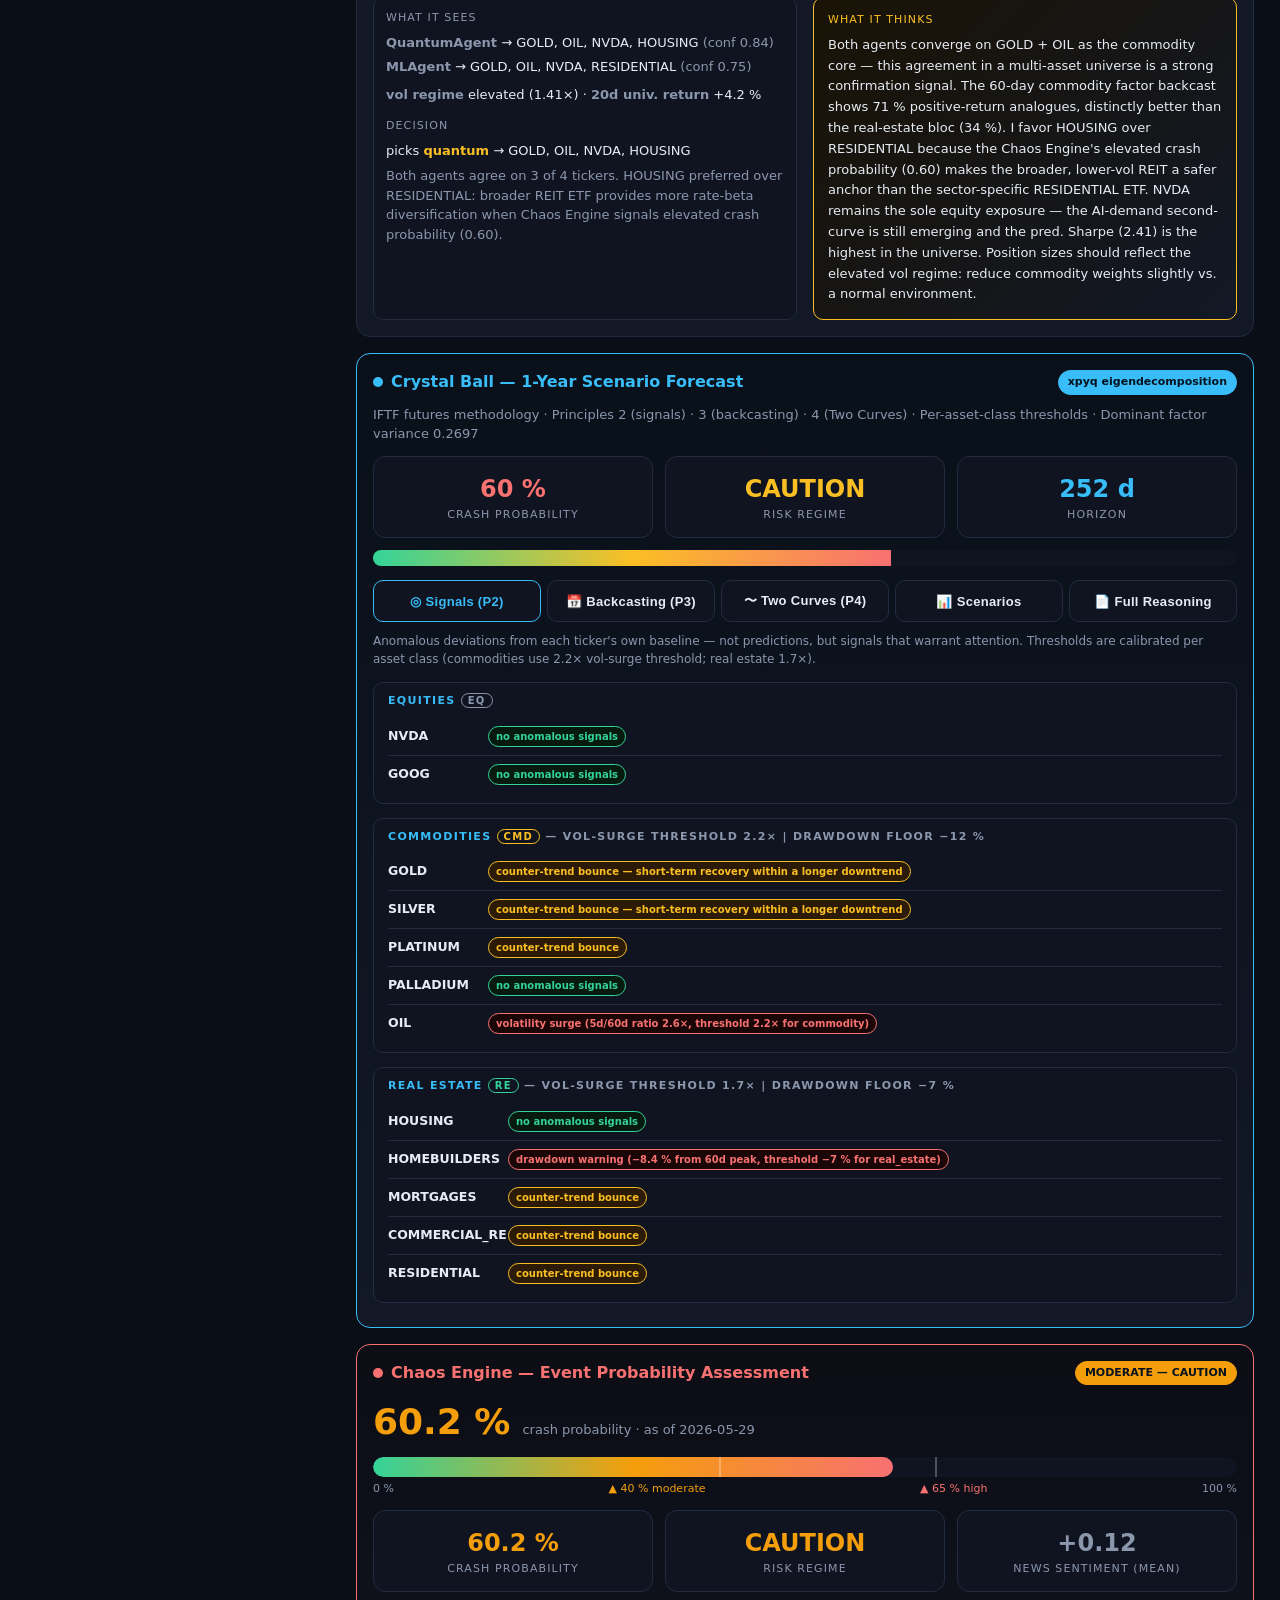
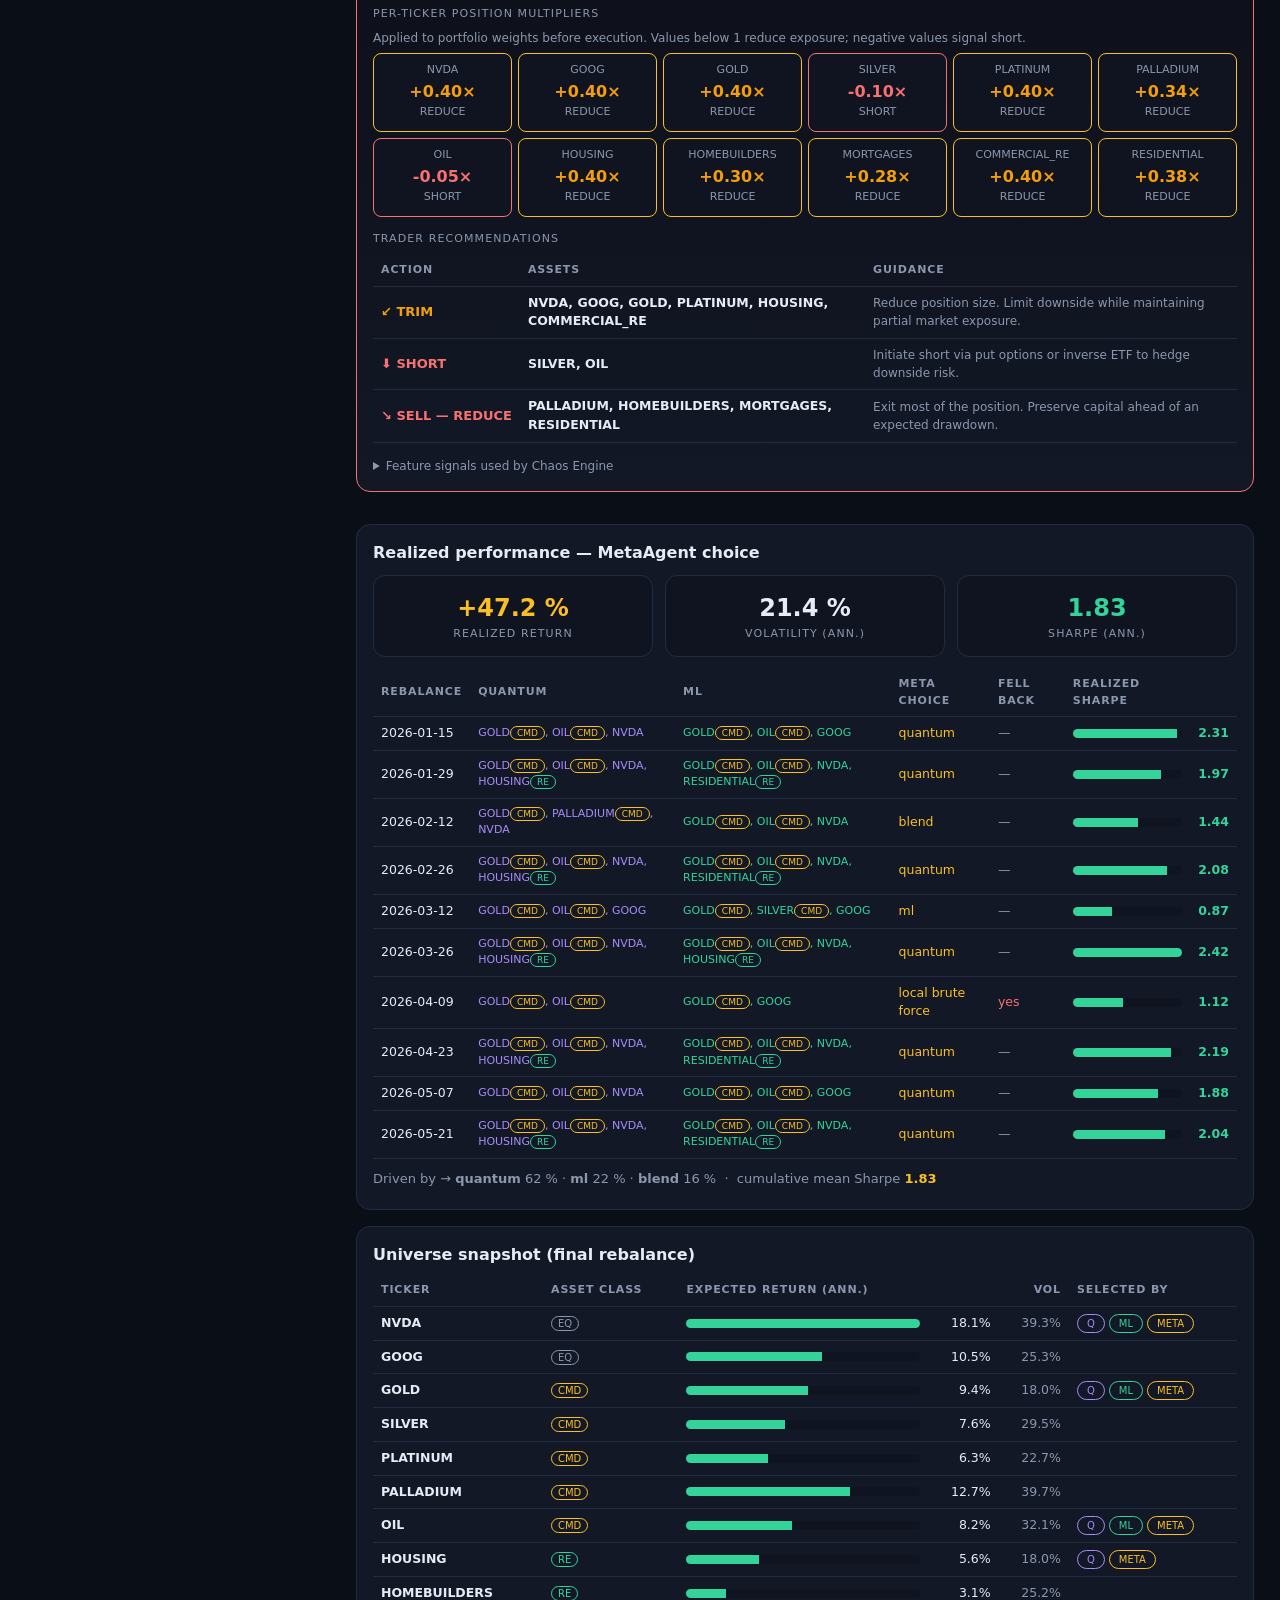
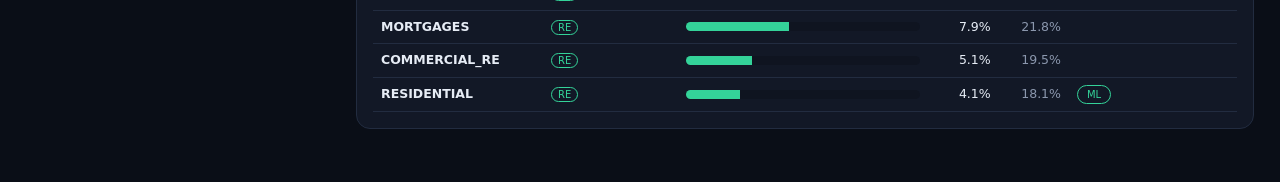
==== commit 9d5f8be0: "Increased asset universe with new equities (TSM, HDRN, JOBY) and agricultural futures (CORN, WHEAT, " ====
--- a/frontend/mockup.html
+++ b/frontend/mockup.html
@@ -1145,8 +1145,8 @@
 syncChaosPanel();
 
 // ─── ticker buttons ──────────────────────────────────────────────────────────
-const EQUITIES=["NVDA","GOOG","AAPL","MSFT","AMZN","META","TSLA","AMD","NFLX","INTC"];
-const COMMODITIES=["GOLD","SILVER","PLATINUM","PALLADIUM","OIL"];
+const EQUITIES=["NVDA","GOOG","AAPL","MSFT","AMZN","META","TSLA","AMD","NFLX","INTC","TSM","HDRN","JOBY"];
+const COMMODITIES=["GOLD","SILVER","PLATINUM","PALLADIUM","OIL","URANIUM","LITHIUM","NEODYMIUM","CORN","WHEAT","RICE","SOYBEANS","SUGAR"];
 const HOUSING=["HOUSING","HOMEBUILDERS","MORTGAGES","COMMERCIAL_RE","RESIDENTIAL"];
 const EQ_ON=new Set(["NVDA","GOOG"]);
 const CMD_ON=new Set(["GOLD","OIL"]);
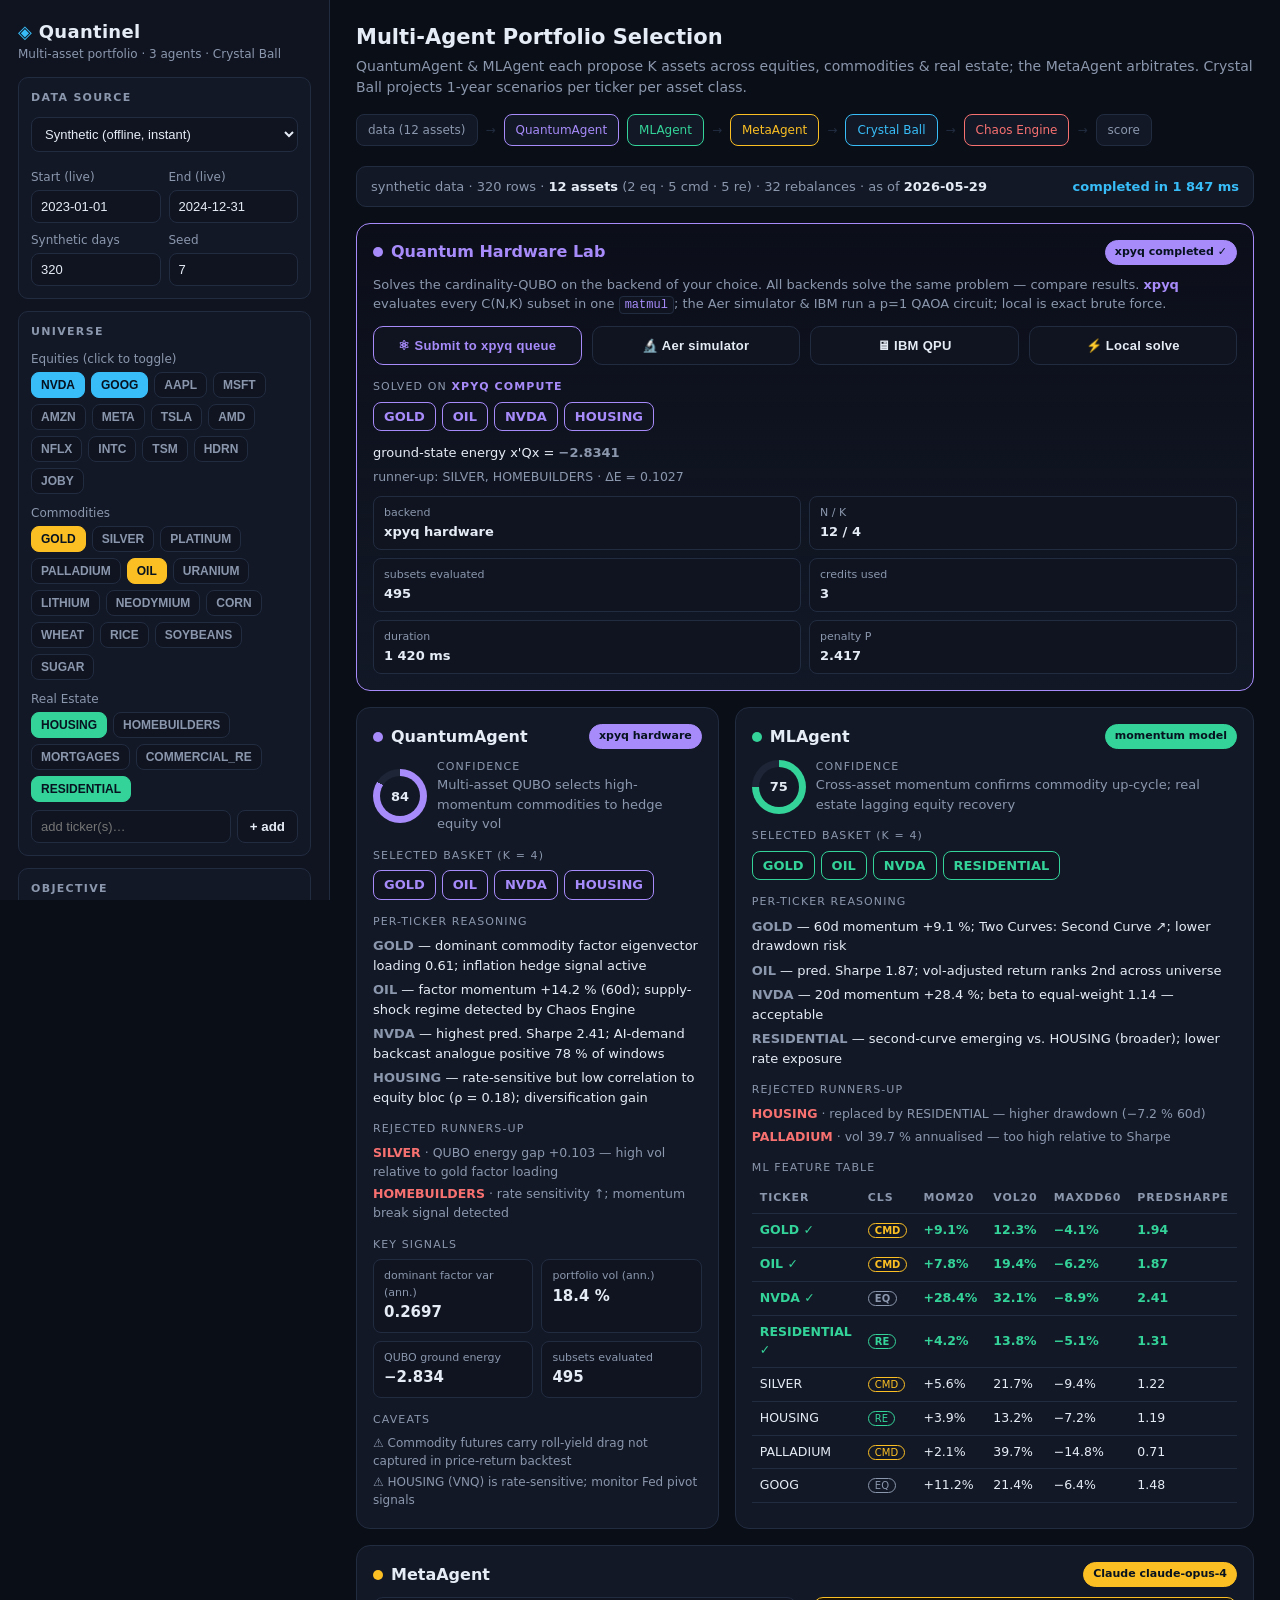
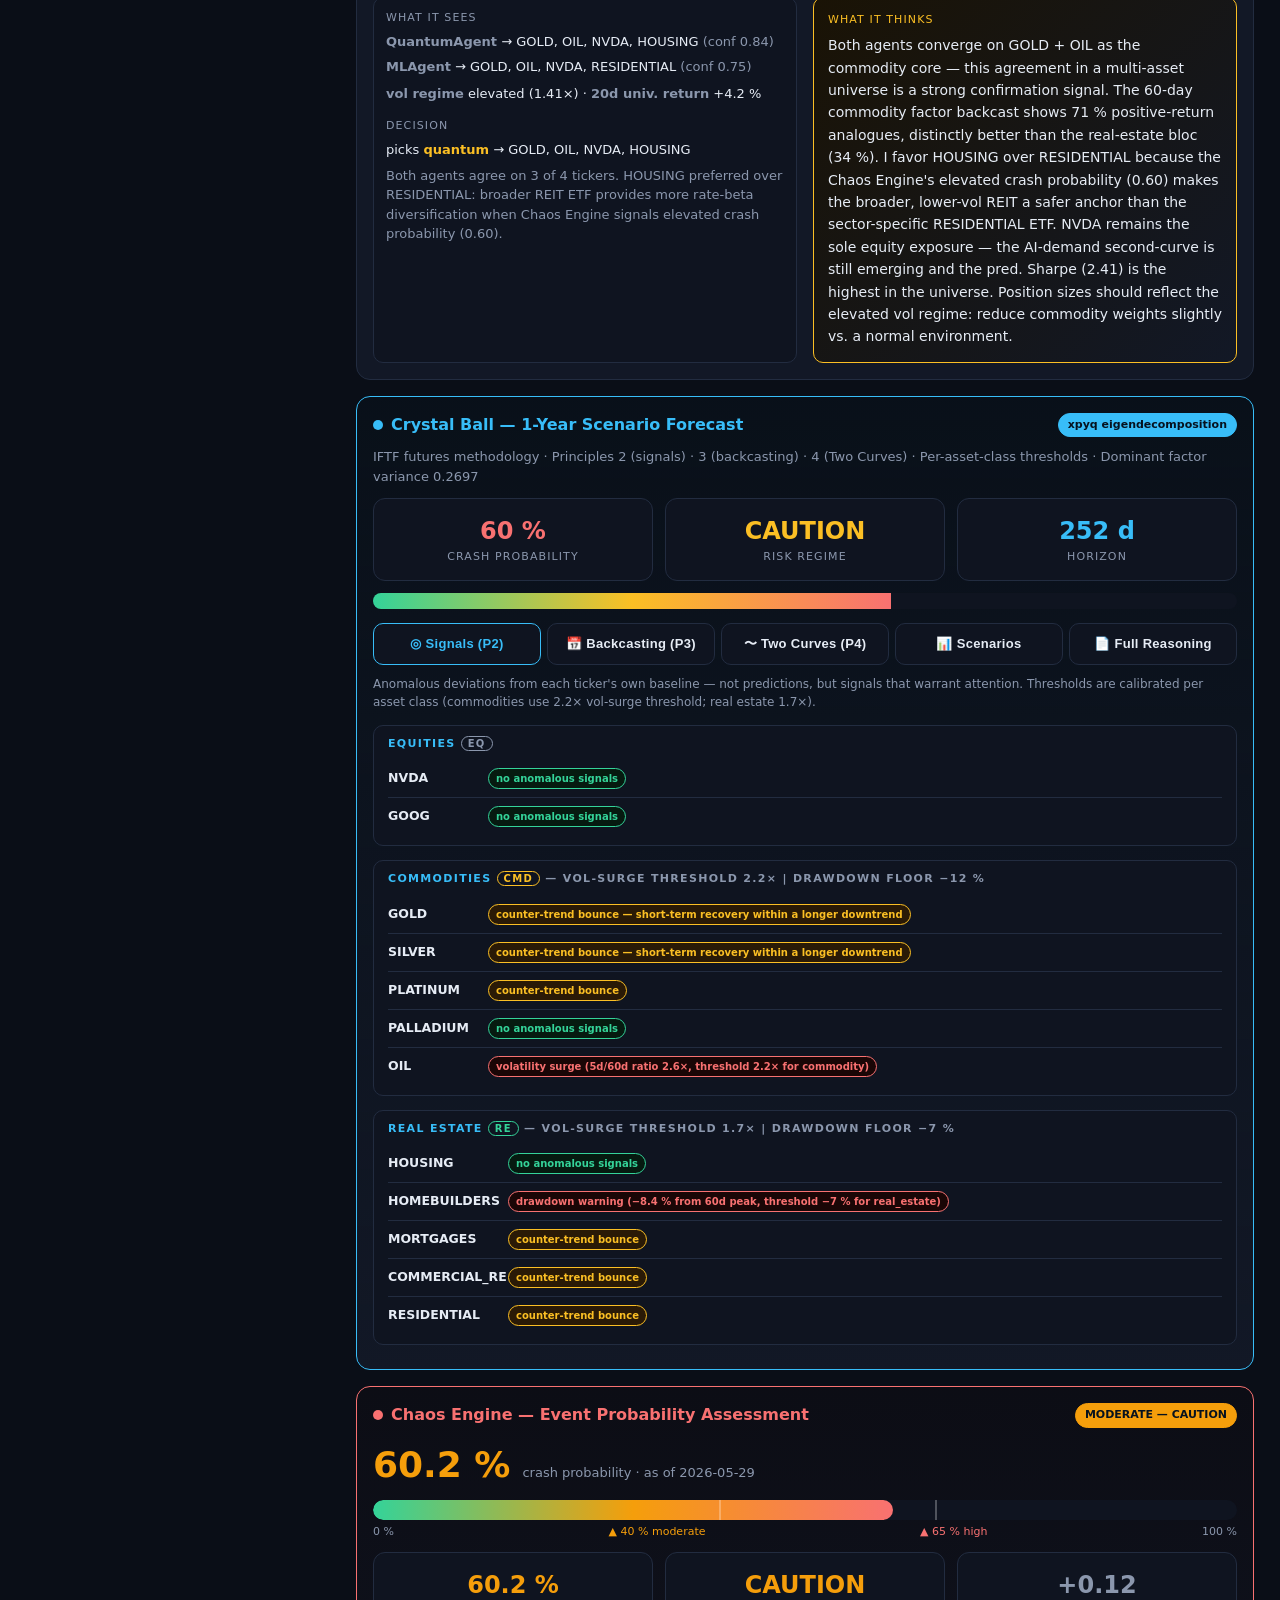
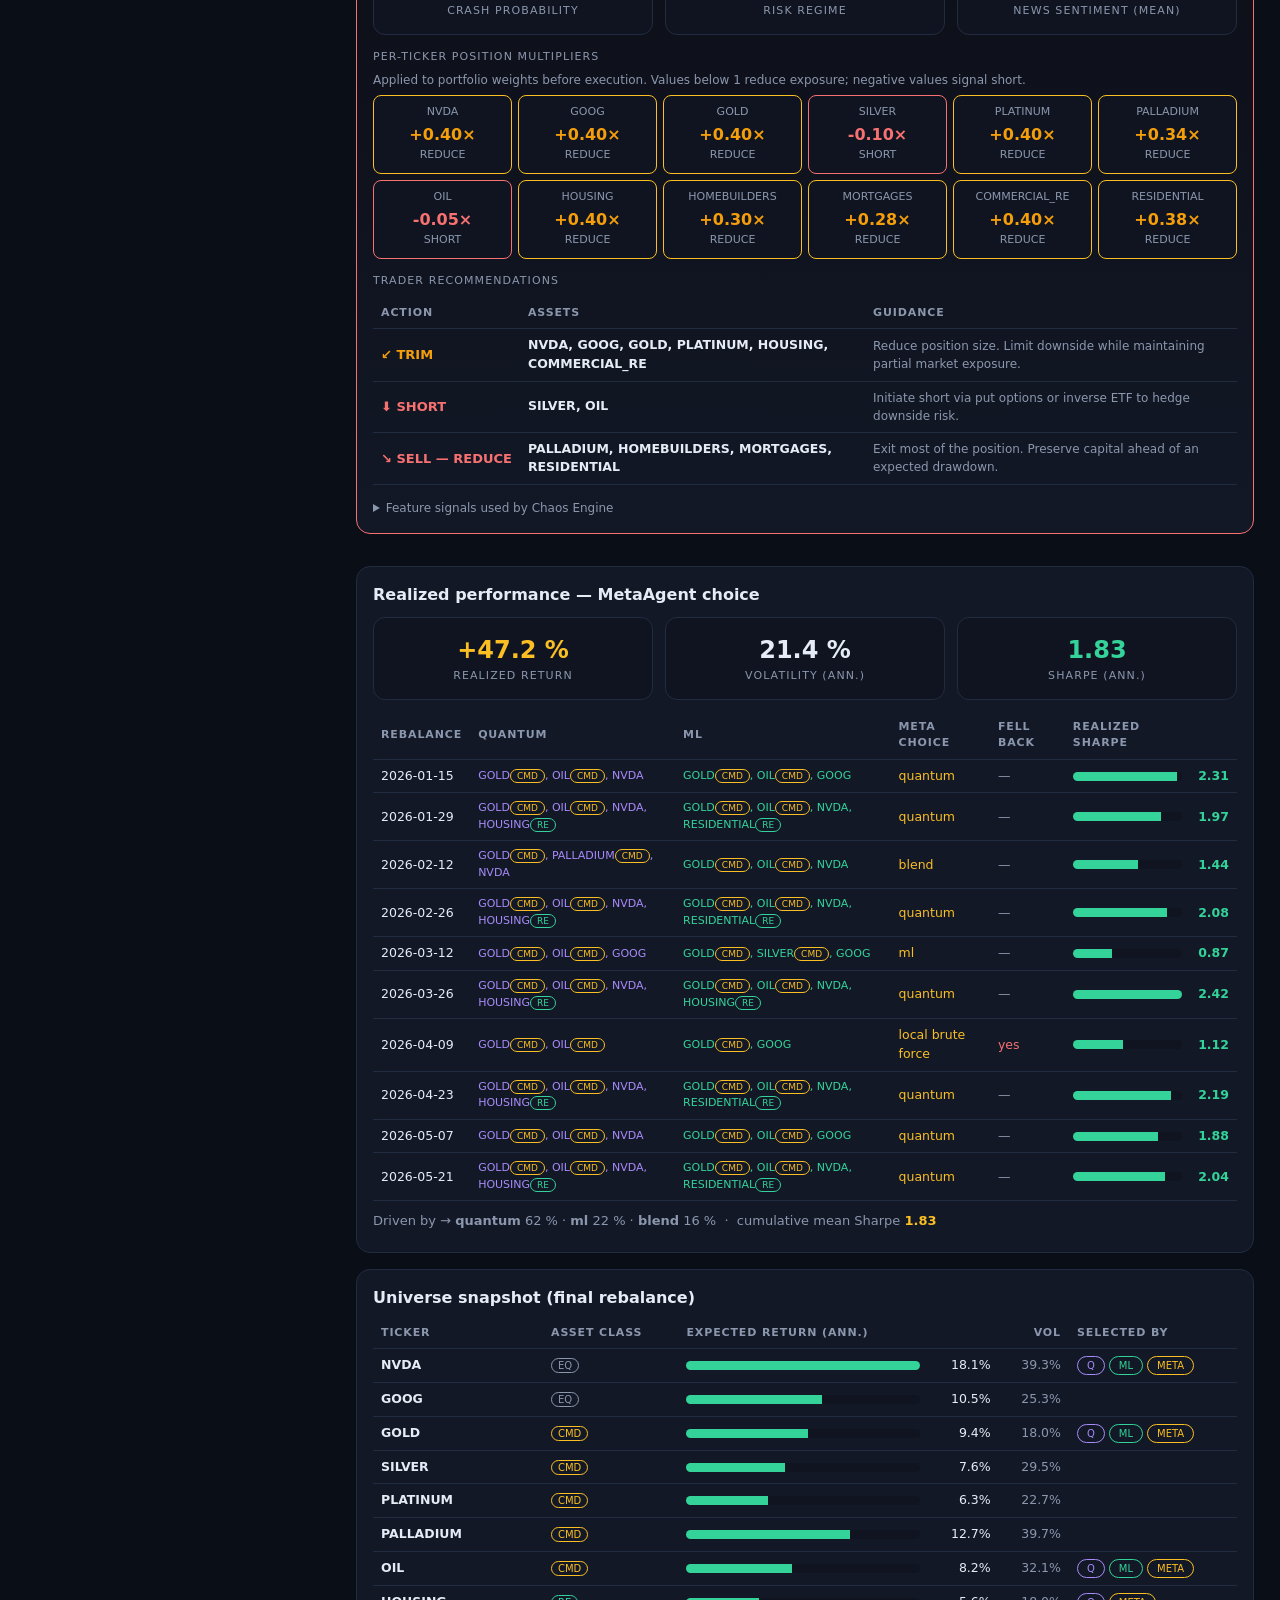
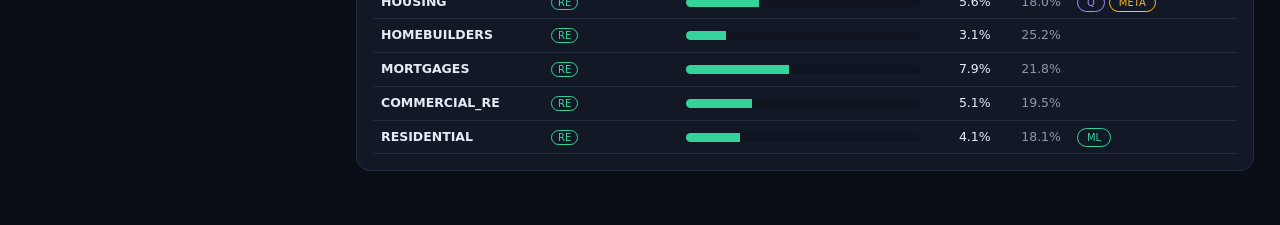
==== commit 812b123d: "Refactor code and update frontend" ====
--- a/frontend/mockup.html
+++ b/frontend/mockup.html
@@ -4,209 +4,7 @@
 <meta charset="utf-8"/>
 <meta name="viewport" content="width=device-width, initial-scale=1"/>
 <title>Quantinel — UI Mockup (Multi-Asset + Crystal Ball)</title>
-<style>
-  :root{
-    --bg:#0a0e17; --panel:#121826; --panel2:#0f1420; --line:#222c40;
-    --ink:#e6ecf5; --mut:#8b97ad; --quantum:#a78bfa; --ml:#34d399;
-    --meta:#fbbf24; --accent:#38bdf8; --bad:#f87171; --good:#34d399;
-    --ibm:#60a5fa; --cmd:#fbbf24; --re:#34d399;
-  }
-  *{box-sizing:border-box}
-  body{margin:0;background:var(--bg);color:var(--ink);
-    font:14px/1.5 ui-sans-serif,system-ui,-apple-system,Segoe UI,Roboto,sans-serif}
-  a{color:var(--accent)}
-
-  /* ========= layout ========= */
-  .wrap{display:grid;grid-template-columns:330px 1fr;min-height:100vh}
-  .side{background:var(--panel2);border-right:1px solid var(--line);
-    padding:18px;position:sticky;top:0;height:100vh;overflow:auto}
-  .main{padding:22px 26px}
-
-  /* ========= sidebar pieces ========= */
-  .brand{font-size:18px;font-weight:700;letter-spacing:.3px}
-  .brand b{color:var(--accent)}
-  .sub-tag{color:var(--mut);font-size:12px;margin-bottom:14px}
-  .grp{border:1px solid var(--line);border-radius:10px;padding:12px;margin:12px 0;background:var(--panel)}
-  .grp h4{margin:0 0 10px;font-size:11px;letter-spacing:.12em;text-transform:uppercase;color:var(--mut)}
-  label{display:block;font-size:12px;color:var(--mut);margin:8px 0 4px}
-  input,select{width:100%;background:var(--panel2);border:1px solid var(--line);
-    color:var(--ink);border-radius:8px;padding:8px 9px;font-size:13px}
-  input[type=range]{padding:0}
-  .row{display:grid;grid-template-columns:1fr 1fr;gap:8px}
-  .chk{display:flex;align-items:center;gap:8px;margin:8px 0;color:var(--ink);font-size:13px}
-  .chk input{width:auto}
-  .val{float:right;color:var(--ink);font-weight:600}
-  .run{width:100%;margin-top:14px;padding:13px;border:0;border-radius:10px;
-    background:linear-gradient(135deg,var(--accent),#6366f1);color:#06121f;
-    font-weight:800;font-size:15px;cursor:pointer;letter-spacing:.3px}
-  .run:hover{opacity:.9}
-  .run.alt{margin-top:0;flex:1;min-width:130px;font-size:13px;padding:11px;
-    background:var(--panel2);border:1px solid var(--line);color:var(--ink)}
-  .run.alt:hover{border-color:var(--accent)}
-  .pills{display:flex;flex-wrap:wrap;gap:6px;margin-top:8px}
-  .pill{font-size:11px;padding:3px 8px;border-radius:999px;border:1px solid var(--line);color:var(--mut)}
-  .pill.on{color:#06121f;font-weight:700}
-  .pill.xpyq-on{background:var(--quantum);border-color:var(--quantum)}
-  .pill.ibm-on{background:var(--ibm);border-color:var(--ibm)}
-  .pill.cl-on{background:var(--good);border-color:var(--good)}
-  .pill.or-on{background:var(--meta);border-color:var(--meta)}
-  .tkwrap{display:flex;flex-wrap:wrap;gap:6px;margin-top:4px}
-  .tkbtn{padding:5px 9px;border-radius:8px;border:1px solid var(--line);
-    background:var(--panel2);color:var(--mut);font-size:12px;font-weight:700;cursor:pointer;
-    transition:all .15s}
-  .tkbtn:hover{border-color:var(--accent);color:var(--ink)}
-  .tkbtn.on.eq{background:var(--accent);border-color:var(--accent);color:#06121f}
-  .tkbtn.on.cmd{background:var(--cmd);border-color:var(--cmd);color:#06121f}
-  .tkbtn.on.re{background:var(--re);border-color:var(--re);color:#06121f}
-
-  /* ========= main page ========= */
-  h2{margin:0 0 2px}
-  .page-sub{color:var(--mut);margin-bottom:16px}
-  .flow{display:flex;align-items:center;gap:8px;flex-wrap:wrap;margin:8px 0 20px;
-    color:var(--mut);font-size:12px}
-  .node{padding:6px 11px;border:1px solid var(--line);border-radius:8px;background:var(--panel)}
-  .node.q{border-color:var(--quantum);color:var(--quantum)}
-  .node.m{border-color:var(--ml);color:var(--ml)}
-  .node.x{border-color:var(--meta);color:var(--meta)}
-  .node.cb{border-color:var(--accent);color:var(--accent)}
-  .arrow{color:var(--line)}
-
-  /* ========= cards ========= */
-  .cards{display:grid;grid-template-columns:1fr 1fr;gap:16px}
-  .card{background:var(--panel);border:1px solid var(--line);border-radius:14px;padding:16px}
-  .card.full{grid-column:1/-1}
-  .card.lab{border-color:var(--quantum);
-    background:linear-gradient(180deg,#15102a22,var(--panel));margin-bottom:16px}
-  .card.cb-card{border-color:var(--accent);
-    background:linear-gradient(180deg,#06161f44,var(--panel))}
-
-  .chead{display:flex;align-items:center;justify-content:space-between;margin-bottom:10px}
-  .ctitle{font-size:16px;font-weight:700;display:flex;align-items:center;gap:8px}
-  .dot{width:10px;height:10px;border-radius:50%}
-  .q .dot{background:var(--quantum)} .ml .dot{background:var(--ml)} .x .dot{background:var(--meta)}
-  .badge{font-size:11px;padding:3px 9px;border-radius:999px;border:1px solid var(--line);color:var(--mut)}
-  .badge.live{color:#06121f;font-weight:700}
-  .badge.q-live{background:var(--quantum);border-color:var(--quantum)}
-  .badge.m-live{background:var(--ml);border-color:var(--ml)}
-  .badge.x-live{background:var(--meta);border-color:var(--meta)}
-  .badge.a-live{background:var(--accent);border-color:var(--accent)}
-  .badge.bad-live{background:var(--bad);border-color:var(--bad)}
-
-  .chips{display:flex;flex-wrap:wrap;gap:6px;margin:6px 0 12px}
-  .chip{padding:4px 10px;border-radius:8px;font-size:13px;font-weight:700;
-    background:var(--panel2);border:1px solid var(--line)}
-  .q .chip{border-color:var(--quantum);color:var(--quantum)}
-  .ml .chip{border-color:var(--ml);color:var(--ml)}
-  .x .chip{border-color:var(--meta);color:var(--meta)}
-  .chip.cmd{border-color:var(--cmd);color:var(--cmd)}
-  .chip.re{border-color:var(--re);color:var(--re)}
-  .chip.eq{border-color:var(--accent);color:var(--accent)}
-
-  .gauge{display:flex;align-items:center;gap:10px}
-  .ring{width:54px;height:54px;border-radius:50%;display:grid;place-items:center;
-    font-weight:800;font-size:13px;flex:none}
-  .lbl{font-size:11px;color:var(--mut);text-transform:uppercase;letter-spacing:.1em;
-    margin:14px 0 6px}
-  .reason{font-size:13px;margin:5px 0;color:var(--ink)}
-  .reason b{color:var(--mut);font-weight:600}
-  .rej{font-size:12.5px;color:var(--mut);margin:4px 0}
-  .rej b{color:var(--bad)}
-  .sigs{display:grid;grid-template-columns:1fr 1fr;gap:8px;margin-top:6px}
-  .sig{background:var(--panel2);border:1px solid var(--line);border-radius:8px;padding:8px 10px}
-  .sig .k{font-size:11px;color:var(--mut)} .sig .v{font-size:15px;font-weight:700}
-  .cav{font-size:12px;color:var(--mut);margin:3px 0}
-  .stat{display:grid;grid-template-columns:repeat(3,1fr);gap:12px;margin:6px 0 4px}
-  .box{background:var(--panel2);border:1px solid var(--line);border-radius:12px;padding:14px;text-align:center}
-  .box .v{font-size:24px;font-weight:800}
-  .box .k{font-size:11px;color:var(--mut);text-transform:uppercase;letter-spacing:.1em}
-
-  table{width:100%;border-collapse:collapse;font-size:12.5px;margin-top:8px}
-  th,td{padding:7px 8px;text-align:left;border-bottom:1px solid var(--line)}
-  th{color:var(--mut);font-weight:600;font-size:11px;text-transform:uppercase;letter-spacing:.08em}
-  td.q{color:var(--quantum)} td.m{color:var(--ml)} td.x{color:var(--meta)}
-
-  .bar{height:9px;border-radius:5px;background:var(--panel2);overflow:hidden}
-  .bar>span{display:block;height:100%}
-
-  .seen{background:var(--panel2);border:1px solid var(--line);border-radius:10px;padding:12px}
-  .think{background:linear-gradient(135deg,#1a1305,#121826);border:1px solid var(--meta);
-    border-radius:10px;padding:14px}
-  .think .r{font-size:13px;line-height:1.6}
-  pre{white-space:pre-wrap;word-break:break-word;font-size:11px;color:var(--mut);
-    max-height:260px;overflow:auto;margin:6px 0 0;border:1px solid var(--line);
-    background:var(--panel2);border-radius:8px;padding:10px}
-
-  .meta-grid{display:grid;grid-template-columns:1fr 1fr;gap:16px}
-
-  /* asset-class badges inline */
-  .cls-eq{font-size:10px;padding:1px 6px;border-radius:999px;
-    border:1px solid var(--mut);color:var(--mut)}
-  .cls-cmd{font-size:10px;padding:1px 6px;border-radius:999px;
-    border:1px solid var(--cmd);color:var(--cmd)}
-  .cls-re{font-size:10px;padding:1px 6px;border-radius:999px;
-    border:1px solid var(--re);color:var(--re)}
-
-  /* crystal ball specific */
-  .cb-section{margin:14px 0 8px;padding:10px 14px;background:var(--panel2);
-    border:1px solid var(--line);border-radius:10px}
-  .cb-section h5{margin:0 0 8px;font-size:11px;letter-spacing:.12em;
-    text-transform:uppercase;color:var(--accent)}
-  .cb-ticker-row{display:flex;align-items:center;gap:8px;padding:6px 0;
-    border-bottom:1px solid var(--line);font-size:12.5px}
-  .cb-ticker-row:last-child{border-bottom:none}
-  .scenario-grid{display:grid;grid-template-columns:repeat(4,1fr);gap:6px;flex:1}
-  .sc-box{background:var(--panel);border:1px solid var(--line);border-radius:7px;
-    padding:5px 8px;text-align:center}
-  .sc-box .sv{font-size:13px;font-weight:700}
-  .sc-box .sk{font-size:10px;color:var(--mut)}
-  .sc-box.bull .sv{color:var(--good)}
-  .sc-box.bear .sv{color:var(--bad)}
-  .sc-box.crash .sv{color:var(--bad)}
-  .sc-box.base .sv{color:var(--accent)}
-
-  .signal-tag{display:inline-block;padding:2px 7px;border-radius:999px;
-    font-size:10px;margin:2px;font-weight:600}
-  .signal-tag.warn{background:#2a1a06;border:1px solid var(--meta);color:var(--meta)}
-  .signal-tag.ok{background:#061a10;border:1px solid var(--good);color:var(--good)}
-  .signal-tag.bad{background:#1a0606;border:1px solid var(--bad);color:var(--bad)}
-
-  .curve-tag{font-size:11px;font-weight:600;padding:2px 8px;border-radius:6px;
-    display:inline-block;margin-left:4px}
-  .curve-asc{background:#061a10;color:var(--good)}
-  .curve-peak{background:#1a1306;color:var(--meta)}
-  .curve-dec{background:#1a0606;color:var(--bad)}
-  .curve-emerge{background:#06101a;color:var(--accent)}
-  .curve-trans{background:#141420;color:var(--mut)}
-
-  .crash-prob-bar{height:16px;border-radius:8px;background:var(--panel2);
-    overflow:hidden;margin:6px 0}
-  .crash-prob-bar span{display:block;height:100%}
-
-  .collapse-btn{background:none;border:none;color:var(--mut);font-size:12px;
-    cursor:pointer;padding:0;margin-top:8px;text-decoration:underline}
-
-  /* tooltip/info hover pattern */
-  .info{display:inline-block;width:14px;height:14px;border-radius:50%;
-    border:1px solid var(--mut);color:var(--mut);font-size:10px;
-    text-align:center;line-height:14px;cursor:help;margin-left:4px;vertical-align:middle}
-
-  /* chaos engine */
-  .card.chaos{border-color:#f87171;background:linear-gradient(180deg,#1a060622,var(--panel));margin-bottom:16px}
-  .chaos-bar-wrap{height:20px;border-radius:10px;background:var(--panel2);overflow:hidden;margin:8px 0 4px;position:relative}
-  .chaos-bar-fill{height:100%;border-radius:10px;}
-  .chaos-bar-wrap .chaos-marker{position:absolute;top:0;bottom:0;width:2px;background:#ffffff44}
-  .adj-grid{display:grid;grid-template-columns:repeat(auto-fill,minmax(130px,1fr));gap:6px;margin-top:6px}
-  .adj-box{background:var(--panel2);border:1px solid var(--line);border-radius:8px;padding:8px 10px;text-align:center}
-  .adj-box .ak{font-size:11px;color:var(--mut);margin-bottom:2px}
-  .adj-box .av{font-size:16px;font-weight:800}
-  .adj-box.adj-short{border-color:var(--bad)}
-  .adj-box.adj-reduce{border-color:var(--meta)}
-  .adj-box.adj-hold{border-color:var(--good)}
-
-  @media(max-width:1000px){
-    .wrap{grid-template-columns:1fr}.side{position:static;height:auto}
-    .cards,.meta-grid,.stat,.scenario-grid{grid-template-columns:1fr}}
-</style>
+<link rel="stylesheet" href="css/style.css"/>
 </head>
 <body>
 <div class="wrap">
@@ -1061,288 +859,7 @@
 </main>
 </div>
 
-<script>
-// ─── sidebar sliders ───────────────────────────────────────────────────────────
-const bind=(id,out,f=x=>x)=>{
-  const e=document.getElementById(id);
-  const u=()=>document.getElementById(out).textContent=f(e.value);
-  e.addEventListener('input',u); u();
-};
-bind('K','Kv');
-bind('lam','lamv',v=>Number(v).toFixed(1));
-bind('reb','rebv');
-bind('lb','lbv');
-bind('hp','hpv');
-bind('vs','vsv',v=>Number(v).toFixed(1));
-bind('dd','ddv');
-bind('chaos_lookback_s','chlbv');
-bind('chaos_thresh_s','chthv',v=>Number(v).toFixed(1));
-bind('chaos_hz_s','chhzv');
-
-// ─── chaos toggle ─────────────────────────────────────────────────────────────
-const CHAOS_ADJ={
-  NVDA:{v:0.40,cls:'adj-reduce',label:'REDUCE'},
-  GOOG:{v:0.40,cls:'adj-reduce',label:'REDUCE'},
-  GOLD:{v:0.40,cls:'adj-reduce',label:'REDUCE'},
-  SILVER:{v:-0.10,cls:'adj-short',label:'SHORT'},
-  PLATINUM:{v:0.40,cls:'adj-reduce',label:'REDUCE'},
-  PALLADIUM:{v:0.34,cls:'adj-reduce',label:'REDUCE'},
-  OIL:{v:-0.05,cls:'adj-short',label:'SHORT'},
-  HOUSING:{v:0.40,cls:'adj-reduce',label:'REDUCE'},
-  HOMEBUILDERS:{v:0.30,cls:'adj-reduce',label:'REDUCE'},
-  MORTGAGES:{v:0.28,cls:'adj-reduce',label:'REDUCE'},
-  COMMERCIAL_RE:{v:0.40,cls:'adj-reduce',label:'REDUCE'},
-  RESIDENTIAL:{v:0.38,cls:'adj-reduce',label:'REDUCE'},
-};
-function renderAdjGrid(){
-  document.getElementById('adj_grid').innerHTML=Object.entries(CHAOS_ADJ).map(([t,a])=>{
-    const col=a.cls==='adj-short'?'var(--bad)':a.cls==='adj-reduce'?'#f59e0b':'var(--good)';
-    const sign=a.v>=0?'+':'';
-    return `<div class="adj-box ${a.cls}">
-      <div class="ak">${t}</div>
-      <div class="av" style="color:${col}">${sign}${a.v.toFixed(2)}×</div>
-      <div class="ak">${a.label}</div>
-    </div>`;
-  }).join('');
-  // build trader recommendations grouped by action tier
-  const REC_TIERS=[
-    {key:'SELL &amp; SHORT',col:'var(--bad)',  icon:'⬇⬇',hint:'Open / increase short position. High crash probability warrants directional short exposure.',test:v=>v<-0.5},
-    {key:'SHORT',          col:'var(--bad)',  icon:'⬇', hint:'Initiate short via put options or inverse ETF to hedge downside risk.',                     test:v=>v<0},
-    {key:'SELL — REDUCE', col:'#f87171',    icon:'↘', hint:'Exit most of the position. Preserve capital ahead of an expected drawdown.',                 test:v=>v<0.40},
-    {key:'TRIM',           col:'#f59e0b',    icon:'↙', hint:'Reduce position size. Limit downside while maintaining partial market exposure.',             test:v=>v<0.70},
-    {key:'HOLD — WATCH', col:'#f59e0b',    icon:'⚠', hint:'Hold but tighten stop-losses. Re-evaluate on the next rebalance window.',                    test:v=>v<1},
-    {key:'HOLD',           col:'var(--good)',icon:'✓', hint:'No action required. Maintain current position at full weight.',                               test:v=>true},
-  ];
-  const groups={};
-  Object.entries(CHAOS_ADJ).forEach(([t,a])=>{
-    const tier=REC_TIERS.find(r=>r.test(a.v));
-    if(!tier) return;
-    if(!groups[tier.key]){groups[tier.key]={...tier,tickers:[]};}
-    groups[tier.key].tickers.push(t);
-  });
-  const rows=Object.values(groups).filter(g=>g.tickers.length).map(g=>
-    `<tr>
-      <td style="white-space:nowrap"><span style="color:${g.col};font-weight:800;font-size:13px">${g.icon} ${g.key}</span></td>
-      <td style="font-weight:700">${g.tickers.join(', ')}</td>
-      <td style="color:var(--mut);font-size:12px">${g.hint}</td>
-    </tr>`).join('');
-  document.getElementById('chaos_rec').innerHTML=
-    `<div class="lbl" style="margin-top:14px">trader recommendations</div>
-    <table><thead><tr><th>action</th><th>assets</th><th>guidance</th></tr></thead>
-    <tbody>${rows}</tbody></table>`;
-}
-renderAdjGrid();
-
-function syncChaosPanel(){
-  const on=document.getElementById('chaos_toggle').checked;
-  const panel=document.getElementById('chaos_panel');
-  const fn=document.getElementById('flow_chaos');
-  const fa=document.getElementById('flow_chaos_arrow');
-  panel.style.display=on?'':'none';
-  if(fn){ fn.style.display=on?'':'none'; fa.style.display=on?'':'none'; }
-}
-document.getElementById('chaos_toggle').addEventListener('change',syncChaosPanel);
-syncChaosPanel();
-
-// ─── ticker buttons ──────────────────────────────────────────────────────────
-const EQUITIES=["NVDA","GOOG","AAPL","MSFT","AMZN","META","TSLA","AMD","NFLX","INTC","TSM","HDRN","JOBY"];
-const COMMODITIES=["GOLD","SILVER","PLATINUM","PALLADIUM","OIL","URANIUM","LITHIUM","NEODYMIUM","CORN","WHEAT","RICE","SOYBEANS","SUGAR"];
-const HOUSING=["HOUSING","HOMEBUILDERS","MORTGAGES","COMMERCIAL_RE","RESIDENTIAL"];
-const EQ_ON=new Set(["NVDA","GOOG"]);
-const CMD_ON=new Set(["GOLD","OIL"]);
-const RE_ON=new Set(["HOUSING","RESIDENTIAL"]);
-
-function mkBtn(t, cls, on){
-  const b=document.createElement('button');
-  b.className='tkbtn '+cls+(on?' on':'');
-  b.dataset.t=t; b.textContent=t;
-  b.title={eq:'Equity',cmd:'Commodity (futures)',re:'Real Estate ETF'}[cls]||'';
-  b.onclick=()=>b.classList.toggle('on');
-  return b;
-}
-const tk=document.getElementById('tk_btns');
-const cm=document.getElementById('cm_btns');
-const re=document.getElementById('re_btns');
-EQUITIES.forEach(t=>tk.appendChild(mkBtn(t,'eq',EQ_ON.has(t))));
-COMMODITIES.forEach(t=>cm.appendChild(mkBtn(t,'cmd',CMD_ON.has(t))));
-HOUSING.forEach(t=>re.appendChild(mkBtn(t,'re',RE_ON.has(t))));
-
-// ─── Lab buttons ─────────────────────────────────────────────────────────────
-const MOCK_RESULTS={
-  xpyq:{
-    tickers:['GOLD','OIL','NVDA','HOUSING'],
-    energy:-2.8341, energy_gap:0.1027, runner_up:['SILVER','HOMEBUILDERS'],
-    backend:'xpyq hardware', N:12, K:4, subsets:495, credits:3, duration:'1 420 ms', penalty:'2.417',
-    badgeLabel:'xpyq completed ✓', badgeClass:'q-live',
-  },
-  sim:{
-    tickers:['GOLD','OIL','NVDA','RESIDENTIAL'],
-    energy:-2.7810, energy_gap:0.0882, runner_up:['HOUSING','GOOG'],
-    backend:'Aer simulator (QAOA p=1)', N:12, K:4, subsets:'—', credits:'—', duration:'840 ms', penalty:'2.417',
-    badgeLabel:'simulator ✓', badgeClass:'a-live',
-    counts:[{bits:'101001000010',n:312},{bits:'101000010010',n:184},{bits:'100001000110',n:97},{bits:'001001000110',n:42}],
-  },
-  local:{
-    tickers:['GOLD','OIL','NVDA','HOUSING'],
-    energy:-2.8341, energy_gap:0.1027, runner_up:['SILVER','HOMEBUILDERS'],
-    backend:'local brute force', N:12, K:4, subsets:495, credits:'—', duration:'112 ms', penalty:'2.417',
-    badgeLabel:'local ✓', badgeClass:'m-live',
-  },
-  ibm:{
-    tickers:['GOLD','OIL','GOOG','HOUSING'],
-    energy:-2.6990, energy_gap:0.2410, runner_up:['NVDA','RESIDENTIAL'],
-    backend:'IBM ibm_brisbane', N:12, K:4, subsets:'—', credits:'—', duration:'4 320 ms', penalty:'2.417',
-    badgeLabel:'IBM done ✓', badgeClass:'ibm-on',
-    counts:[{bits:'101001000010',n:289},{bits:'100001000110',n:201},{bits:'101000010010',n:158},{bits:'001001000110',n:88}],
-  },
-};
-
-function renderLabResult(key){
-  const r=MOCK_RESULTS[key];
-  const badge=document.getElementById('lab_badge');
-  badge.textContent=r.badgeLabel; badge.className='badge live '+r.badgeClass;
-  const chips=r.tickers.map(t=>`<span class="chip" style="border-color:var(--quantum);color:var(--quantum)">${t}</span>`).join('');
-  const counts=r.counts?`
-    <div class="lbl">measurement distribution (top bitstrings)</div>
-    <div style="display:flex;flex-direction:column;gap:3px;margin-top:4px">
-      ${r.counts.map(c=>{
-        const mx=Math.max(...r.counts.map(x=>x.n));
-        return `<div style="display:flex;align-items:center;gap:8px;font-size:11px;color:var(--mut)">
-          <span style="font-family:monospace;width:100px">${c.bits}</span>
-          <span style="flex:1"><div class="bar"><span style="width:${(c.n/mx*100).toFixed(0)}%;background:var(--quantum)"></span></div></span>
-          <span>${c.n}</span></div>`;
-      }).join('')}
-    </div>`:''
-  ;
-  document.getElementById('lab_result').innerHTML=`
-    <div class="lbl" style="margin-top:0">solved on <b style="color:var(--quantum)">${r.backend}</b></div>
-    <div class="chips">${chips}</div>
-    <div class="reason">ground-state energy x'Qx = <b>${r.energy.toFixed(4)}</b></div>
-    <div class="rej">runner-up: ${r.runner_up.join(', ')} · ΔE = ${r.energy_gap.toFixed(4)}</div>
-    <div class="sigs" style="margin-top:10px">
-      <div class="sig"><div class="k">backend</div><div class="v" style="font-size:13px">${r.backend}</div></div>
-      <div class="sig"><div class="k">N / K</div><div class="v" style="font-size:13px">${r.N} / ${r.K}</div></div>
-      <div class="sig"><div class="k">subsets evaluated</div><div class="v" style="font-size:13px">${r.subsets}</div></div>
-      <div class="sig"><div class="k">credits used</div><div class="v" style="font-size:13px">${r.credits}</div></div>
-      <div class="sig"><div class="k">duration</div><div class="v" style="font-size:13px">${r.duration}</div></div>
-      <div class="sig"><div class="k">penalty P</div><div class="v" style="font-size:13px">${r.penalty}</div></div>
-    </div>${counts}`;
-}
-
-document.getElementById('btn_xpyq').onclick=()=>renderLabResult('xpyq');
-document.getElementById('btn_sim').onclick=()=>renderLabResult('sim');
-document.getElementById('btn_ibm').onclick=()=>renderLabResult('ibm');
-document.getElementById('btn_local').onclick=()=>renderLabResult('local');
-
-// ─── Crystal Ball tabs ────────────────────────────────────────────────────────
-const TABS=['signals','backcast','curves','scenarios','reasoning'];
-TABS.forEach(name=>{
-  const btn=document.getElementById('tab_'+name);
-  const panel=document.getElementById('panel_'+name);
-  btn.addEventListener('click',()=>{
-    TABS.forEach(n=>{
-      document.getElementById('panel_'+n).style.display='none';
-      const b=document.getElementById('tab_'+n);
-      b.style.borderColor=''; b.style.color='';
-    });
-    panel.style.display='';
-    btn.style.borderColor='var(--accent)'; btn.style.color='var(--accent)';
-  });
-});
-
-// ─── Run pipeline button ──────────────────────────────────────────────────────
-document.getElementById('run_btn').addEventListener('click',function(){
-  const btn=this; btn.disabled=true;
-  const orig=btn.innerHTML;
-  btn.innerHTML='<span style="display:inline-block;width:14px;height:14px;border:2px solid #ffffff33;border-top-color:var(--accent);border-radius:50%;animation:s .7s linear infinite;vertical-align:-2px"></span> running…';
-  // Show loading state, then reveal results after 1.8 s
-  document.getElementById('perf_rows').innerHTML='<tr><td colspan="7" style="color:var(--mut);text-align:center">computing…</td></tr>';
-  setTimeout(()=>{
-    btn.disabled=false; btn.innerHTML=orig;
-    renderPerf(); renderUniverse();
-    // scroll to results
-    document.getElementById('perf_card').scrollIntoView({behavior:'smooth',block:'start'});
-  }, 1800);
-});
-
-// ─── Performance table mock data ──────────────────────────────────────────────
-const PERF=[
-  {date:'2026-01-15',quantum:['GOLD','OIL','NVDA'],ml:['GOLD','OIL','GOOG'],meta:'quantum',fb:false,sharpe:2.31},
-  {date:'2026-01-29',quantum:['GOLD','OIL','NVDA','HOUSING'],ml:['GOLD','OIL','NVDA','RESIDENTIAL'],meta:'quantum',fb:false,sharpe:1.97},
-  {date:'2026-02-12',quantum:['GOLD','PALLADIUM','NVDA'],ml:['GOLD','OIL','NVDA'],meta:'blend',fb:false,sharpe:1.44},
-  {date:'2026-02-26',quantum:['GOLD','OIL','NVDA','HOUSING'],ml:['GOLD','OIL','NVDA','RESIDENTIAL'],meta:'quantum',fb:false,sharpe:2.08},
-  {date:'2026-03-12',quantum:['GOLD','OIL','GOOG'],ml:['GOLD','SILVER','GOOG'],meta:'ml',fb:false,sharpe:0.87},
-  {date:'2026-03-26',quantum:['GOLD','OIL','NVDA','HOUSING'],ml:['GOLD','OIL','NVDA','HOUSING'],meta:'quantum',fb:false,sharpe:2.42},
-  {date:'2026-04-09',quantum:['GOLD','OIL'],ml:['GOLD','GOOG'],meta:'local brute force',fb:true,sharpe:1.12},
-  {date:'2026-04-23',quantum:['GOLD','OIL','NVDA','HOUSING'],ml:['GOLD','OIL','NVDA','RESIDENTIAL'],meta:'quantum',fb:false,sharpe:2.19},
-  {date:'2026-05-07',quantum:['GOLD','OIL','NVDA'],ml:['GOLD','OIL','GOOG'],meta:'quantum',fb:false,sharpe:1.88},
-  {date:'2026-05-21',quantum:['GOLD','OIL','NVDA','HOUSING'],ml:['GOLD','OIL','NVDA','RESIDENTIAL'],meta:'quantum',fb:false,sharpe:2.04},
-];
-const mx=Math.max(...PERF.map(p=>Math.abs(p.sharpe)));
-function cls(t){return COMMODITIES.includes(t)?'<span class="cls-cmd" style="font-size:9px">CMD</span>':HOUSING.includes(t)?'<span class="cls-re" style="font-size:9px">RE</span>':''}
-function fmtTickers(arr){return arr.map(t=>`${t}${cls(t)}`).join(', ')}
-
-function renderPerf(){
-  document.getElementById('perf_rows').innerHTML=PERF.map(p=>{
-    const w=(Math.abs(p.sharpe)/mx*100).toFixed(0);
-    const col=p.sharpe>=0?'var(--good)':'var(--bad)';
-    return `<tr>
-      <td>${p.date}</td>
-      <td class="q" style="font-size:11px">${fmtTickers(p.quantum)}</td>
-      <td class="m" style="font-size:11px">${fmtTickers(p.ml)}</td>
-      <td class="x">${p.meta}</td>
-      <td style="color:${p.fb?'var(--bad)':'var(--mut)'}">${p.fb?'yes':'—'}</td>
-      <td style="min-width:100px"><div class="bar"><span style="width:${w}%;background:${col}"></span></div></td>
-      <td style="text-align:right;color:${col};font-weight:700">${p.sharpe.toFixed(2)}</td>
-    </tr>`;
-  }).join('');
-}
-
-// ─── Universe table mock data ─────────────────────────────────────────────────
-const UNIV=[
-  {t:'NVDA',   cls:'equity',      exp:.181, vol:.393, q:true,  m:true,  meta:true},
-  {t:'GOOG',   cls:'equity',      exp:.105, vol:.253, q:false, m:false, meta:false},
-  {t:'GOLD',   cls:'commodity',   exp:.094, vol:.180, q:true,  m:true,  meta:true},
-  {t:'SILVER', cls:'commodity',   exp:.076, vol:.295, q:false, m:false, meta:false},
-  {t:'PLATINUM',cls:'commodity',  exp:.063, vol:.227, q:false, m:false, meta:false},
-  {t:'PALLADIUM',cls:'commodity', exp:.127, vol:.397, q:false, m:false, meta:false},
-  {t:'OIL',    cls:'commodity',   exp:.082, vol:.321, q:true,  m:true,  meta:true},
-  {t:'HOUSING',cls:'real_estate', exp:.056, vol:.180, q:true,  m:false, meta:true},
-  {t:'HOMEBUILDERS',cls:'real_estate',exp:.031,vol:.252,q:false,m:false,meta:false},
-  {t:'MORTGAGES',cls:'real_estate',exp:.079,vol:.218,q:false,m:false,meta:false},
-  {t:'COMMERCIAL_RE',cls:'real_estate',exp:.051,vol:.195,q:false,m:false,meta:false},
-  {t:'RESIDENTIAL',cls:'real_estate',exp:.041,vol:.181,q:false,m:true,meta:false},
-];
-const uxMx=Math.max(...UNIV.map(u=>Math.abs(u.exp)));
-function clsBadge(cls){
-  if(cls==='commodity') return '<span class="cls-cmd">CMD</span>';
-  if(cls==='real_estate') return '<span class="cls-re">RE</span>';
-  return '<span class="cls-eq">EQ</span>';
-}
-
-function renderUniverse(){
-  document.getElementById('univ_rows').innerHTML=UNIV.map(u=>{
-    const w=(Math.abs(u.exp)/uxMx*100).toFixed(0);
-    const col=u.exp>=0?'var(--ml)':'var(--bad)';
-    const tags=[
-      u.q?'<span class="badge" style="border-color:var(--quantum);color:var(--quantum);font-size:10px">Q</span>':'',
-      u.m?'<span class="badge" style="border-color:var(--ml);color:var(--ml);font-size:10px">ML</span>':'',
-      u.meta?'<span class="badge" style="border-color:var(--meta);color:var(--meta);font-size:10px">META</span>':'',
-    ].join(' ');
-    return `<tr>
-      <td><b>${u.t}</b></td>
-      <td>${clsBadge(u.cls)}</td>
-      <td style="min-width:140px"><div class="bar"><span style="width:${w}%;background:${col}"></span></div></td>
-      <td style="text-align:right">${(u.exp*100).toFixed(1)}%</td>
-      <td style="text-align:right;color:var(--mut)">${(u.vol*100).toFixed(1)}%</td>
-      <td>${tags}</td>
-    </tr>`;
-  }).join('');
-}
-
-// render on load
-renderPerf();
-renderUniverse();
-</script>
+<script src="js/frontend_test.js"></script>
+
 </body>
 </html>
--- a/frontend/css/style.css
+++ b/frontend/css/style.css
@@ -0,0 +1,222 @@
+/* ============================================================
+   Quantinel — shared stylesheet
+   Used by: index.html, mockup.html
+   ============================================================ */
+
+:root{
+  --bg:#0a0e17; --panel:#121826; --panel2:#0f1420; --line:#222c40;
+  --ink:#e6ecf5; --mut:#8b97ad; --quantum:#a78bfa; --ml:#34d399;
+  --meta:#fbbf24; --accent:#38bdf8; --bad:#f87171; --good:#34d399;
+  --ibm:#60a5fa; --cmd:#fbbf24; --re:#34d399;
+}
+*{box-sizing:border-box}
+body{margin:0;background:var(--bg);color:var(--ink);
+  font:14px/1.5 ui-sans-serif,system-ui,-apple-system,Segoe UI,Roboto,sans-serif}
+a{color:var(--accent)}
+
+/* ---- layout ---- */
+.wrap{display:grid;grid-template-columns:330px 1fr;min-height:100vh}
+
+/* ---- sidebar ---- */
+.side{background:var(--panel2);border-right:1px solid var(--line);
+  padding:18px;position:sticky;top:0;height:100vh;overflow:auto}
+.brand{font-size:18px;font-weight:700;letter-spacing:.3px}
+.brand b{color:var(--accent)}
+/* .tag used by index.html; .sub-tag used by mockup.html */
+.tag{color:var(--mut);font-size:12px;margin-bottom:14px}
+.sub-tag{color:var(--mut);font-size:12px;margin-bottom:14px}
+.grp{border:1px solid var(--line);border-radius:10px;padding:12px;margin:12px 0;
+  background:var(--panel)}
+.grp h4{margin:0 0 10px;font-size:11px;letter-spacing:.12em;text-transform:uppercase;
+  color:var(--mut)}
+label{display:block;font-size:12px;color:var(--mut);margin:8px 0 4px}
+input,select{width:100%;background:var(--panel2);border:1px solid var(--line);
+  color:var(--ink);border-radius:8px;padding:8px 9px;font-size:13px}
+input[type=range]{padding:0}
+.row{display:grid;grid-template-columns:1fr 1fr;gap:8px}
+.chk{display:flex;align-items:center;gap:8px;margin:8px 0;color:var(--ink);font-size:13px}
+.chk input{width:auto}
+.val{float:right;color:var(--ink);font-weight:600}
+.run{width:100%;margin-top:14px;padding:13px;border:0;border-radius:10px;
+  background:linear-gradient(135deg,var(--accent),#6366f1);color:#06121f;
+  font-weight:800;font-size:15px;cursor:pointer;letter-spacing:.3px}
+.run:hover{opacity:.9}
+.run:disabled{opacity:.45;cursor:not-allowed}
+.pills{display:flex;flex-wrap:wrap;gap:6px;margin-top:10px}
+.pill{font-size:11px;padding:3px 8px;border-radius:999px;border:1px solid var(--line);
+  color:var(--mut)}
+.pill.on{color:#06121f;background:var(--good);border-color:var(--good);font-weight:700}
+.pill.off{color:var(--mut)}
+.pill.xpyq-on{background:var(--quantum);border-color:var(--quantum)}
+.pill.ibm-on{background:var(--ibm);border-color:var(--ibm)}
+.pill.cl-on{background:var(--good);border-color:var(--good)}
+.pill.or-on{background:var(--meta);border-color:var(--meta)}
+
+/* ---- ticker buttons ---- */
+.tkwrap{display:flex;flex-wrap:wrap;gap:6px;margin-top:4px}
+.tkbtn{padding:5px 9px;border-radius:8px;border:1px solid var(--line);background:var(--panel2);
+  color:var(--mut);font-size:12px;font-weight:700;cursor:pointer;transition:all .15s}
+.tkbtn:hover{border-color:var(--accent);color:var(--ink)}
+.tkbtn.on{background:var(--accent);border-color:var(--accent);color:#06121f}
+.tkbtn.on.eq{background:var(--accent);border-color:var(--accent);color:#06121f}
+.tkbtn.on.cmd{background:var(--cmd);border-color:var(--cmd);color:#06121f}
+.tkbtn.on.re{background:var(--re);border-color:var(--re);color:#06121f}
+.addrow{display:grid;grid-template-columns:1fr auto;gap:6px;margin-top:8px}
+.addrow button{border:1px solid var(--line);background:var(--panel2);color:var(--ink);
+  border-radius:8px;padding:0 12px;cursor:pointer;font-weight:700}
+
+/* ---- main ---- */
+.main{padding:22px 26px;max-width:1280px}
+h2{margin:0 0 2px}
+/* .sub used by index.html; .page-sub used by mockup.html */
+.sub{color:var(--mut);margin-bottom:16px}
+.page-sub{color:var(--mut);margin-bottom:16px}
+.flow{display:flex;align-items:center;gap:8px;flex-wrap:wrap;margin:8px 0 20px;
+  color:var(--mut);font-size:12px}
+.node{padding:6px 11px;border:1px solid var(--line);border-radius:8px;background:var(--panel)}
+.node.q{border-color:var(--quantum);color:var(--quantum)}
+.node.m{border-color:var(--ml);color:var(--ml)}
+.node.x{border-color:var(--meta);color:var(--meta)}
+.node.cb{border-color:var(--accent);color:var(--accent)}
+.arrow{color:var(--line)}
+
+/* ---- cards ---- */
+.cards{display:grid;grid-template-columns:1fr 1fr;gap:16px}
+.card{background:var(--panel);border:1px solid var(--line);border-radius:14px;padding:16px}
+.card.full{grid-column:1/-1}
+.card.lab{border-color:var(--quantum);background:linear-gradient(180deg,#15102a22,var(--panel));
+  margin-bottom:16px}
+code{background:var(--panel2);border:1px solid var(--line);border-radius:4px;
+  padding:1px 5px;font-size:12px;color:var(--quantum)}
+.chead{display:flex;align-items:center;justify-content:space-between;margin-bottom:10px}
+.ctitle{font-size:16px;font-weight:700;display:flex;align-items:center;gap:8px}
+.dot{width:10px;height:10px;border-radius:50%}
+.q .dot{background:var(--quantum)} .ml .dot{background:var(--ml)} .x .dot{background:var(--meta)}
+.badge{font-size:11px;padding:3px 9px;border-radius:999px;border:1px solid var(--line);
+  color:var(--mut)}
+.badge.live{color:#06121f;background:var(--accent);border-color:var(--accent);font-weight:700}
+.badge.q-live{background:var(--quantum);border-color:var(--quantum)}
+.badge.m-live{background:var(--ml);border-color:var(--ml)}
+.badge.x-live{background:var(--meta);border-color:var(--meta)}
+.badge.a-live{background:var(--accent);border-color:var(--accent)}
+.badge.bad-live{background:var(--bad);border-color:var(--bad)}
+.chips{display:flex;flex-wrap:wrap;gap:6px;margin:6px 0 12px}
+.chip{padding:4px 10px;border-radius:8px;font-size:13px;font-weight:700;
+  background:var(--panel2);border:1px solid var(--line)}
+.q .chip{border-color:var(--quantum);color:var(--quantum)}
+.ml .chip{border-color:var(--ml);color:var(--ml)}
+.x .chip{border-color:var(--meta);color:var(--meta)}
+.chip.cmd{border-color:var(--cmd);color:var(--cmd)}
+.chip.re{border-color:var(--re);color:var(--re)}
+.chip.eq{border-color:var(--accent);color:var(--accent)}
+.gauge{display:flex;align-items:center;gap:10px}
+.ring{width:54px;height:54px;border-radius:50%;display:grid;place-items:center;
+  font-weight:800;font-size:13px;flex:none}
+.lbl{font-size:11px;color:var(--mut);text-transform:uppercase;letter-spacing:.1em;
+  margin:14px 0 6px}
+.reason{font-size:13px;margin:5px 0;color:var(--ink)}
+.reason b{color:var(--mut);font-weight:600}
+.rej{font-size:12.5px;color:var(--mut);margin:4px 0}
+.rej b{color:var(--bad)}
+.sigs{display:grid;grid-template-columns:1fr 1fr;gap:8px;margin-top:6px}
+.sig{background:var(--panel2);border:1px solid var(--line);border-radius:8px;padding:8px 10px}
+.sig .k{font-size:11px;color:var(--mut)} .sig .v{font-size:15px;font-weight:700}
+.cav{font-size:12px;color:var(--mut);margin:3px 0}
+.stat{display:grid;grid-template-columns:repeat(3,1fr);gap:12px;margin:6px 0 4px}
+.box{background:var(--panel2);border:1px solid var(--line);border-radius:12px;padding:14px;
+  text-align:center}
+.box .v{font-size:24px;font-weight:800}
+.box .k{font-size:11px;color:var(--mut);text-transform:uppercase;letter-spacing:.1em}
+table{width:100%;border-collapse:collapse;font-size:12.5px;margin-top:8px}
+th,td{padding:7px 8px;text-align:left;border-bottom:1px solid var(--line)}
+th{color:var(--mut);font-weight:600;font-size:11px;text-transform:uppercase;letter-spacing:.08em}
+td.q{color:var(--quantum)} td.m{color:var(--ml)} td.x{color:var(--meta)}
+.bar{height:9px;border-radius:5px;background:var(--panel2);overflow:hidden}
+.bar>span{display:block;height:100%;transition:width .4s ease}
+.meta-grid{display:grid;grid-template-columns:1fr 1fr;gap:16px}
+.seen{background:var(--panel2);border:1px solid var(--line);border-radius:10px;padding:12px}
+.think{background:linear-gradient(135deg,#1a1305,#121826);border:1px solid var(--meta);
+  border-radius:10px;padding:14px}
+.think .r{font-size:14px;line-height:1.6}
+pre{white-space:pre-wrap;word-break:break-word;font-size:11px;color:var(--mut);
+  max-height:260px;overflow:auto;margin:6px 0 0;border:1px solid var(--line);
+  background:var(--panel2);border-radius:8px;padding:10px}
+.heat{display:grid;gap:2px;margin-top:8px}
+.heat .cell{aspect-ratio:1;border-radius:3px}
+details summary{cursor:pointer;color:var(--mut);font-size:12px;margin-top:8px}
+.empty{color:var(--mut);text-align:center;padding:60px 0}
+.err{background:#2a1116;border:1px solid var(--bad);color:#fecaca;border-radius:10px;
+  padding:12px;margin-bottom:14px}
+.spin{display:inline-block;width:14px;height:14px;border:2px solid #ffffff33;
+  border-top-color:var(--accent);border-radius:50%;animation:s .7s linear infinite;vertical-align:-2px}
+@keyframes s{to{transform:rotate(360deg)}}
+
+/* ---- lab action row + counts distribution ---- */
+.labrow{display:flex;gap:10px;flex-wrap:wrap}
+.run.alt{margin-top:0;flex:1;min-width:150px;font-size:13px;padding:11px;
+  background:var(--panel2);border:1px solid var(--line);color:var(--ink)}
+.run.alt:hover:not(:disabled){border-color:var(--accent)}
+.cdist{margin-top:8px;display:flex;flex-direction:column;gap:3px}
+.cdist .crow{display:flex;align-items:center;gap:8px;font-size:11px;color:var(--mut)}
+.cdist .cbar{flex:1}
+.mono{font-family:ui-monospace,Menlo,monospace}
+
+/* ---- chaos engine ---- */
+.card.chaos{border-color:#f87171;background:linear-gradient(180deg,#1a060622,var(--panel));margin-bottom:16px}
+.chaos-bar-wrap{height:20px;border-radius:10px;background:var(--panel2);overflow:hidden;margin:8px 0 4px;position:relative}
+.chaos-bar-fill{height:100%;border-radius:10px;transition:width .5s ease}
+.chaos-bar-wrap .chaos-marker{position:absolute;top:0;bottom:0;width:2px;background:#ffffff44}
+.adj-grid{display:grid;grid-template-columns:repeat(auto-fill,minmax(130px,1fr));gap:6px;margin-top:6px}
+.adj-box{background:var(--panel2);border:1px solid var(--line);border-radius:8px;padding:8px 10px;text-align:center}
+.adj-box .ak{font-size:11px;color:var(--mut);margin-bottom:2px}
+.adj-box .av{font-size:16px;font-weight:800}
+.adj-box.adj-short{border-color:var(--bad)}
+.adj-box.adj-reduce{border-color:var(--meta)}
+.adj-box.adj-hold{border-color:var(--good)}
+
+/* ---- crystal ball ---- */
+.card.cb-card{border-color:var(--accent);background:linear-gradient(180deg,#06161f44,var(--panel))}
+.cls-eq{font-size:10px;padding:1px 6px;border-radius:999px;border:1px solid var(--mut);color:var(--mut)}
+.cls-cmd{font-size:10px;padding:1px 6px;border-radius:999px;border:1px solid var(--cmd);color:var(--cmd)}
+.cls-re{font-size:10px;padding:1px 6px;border-radius:999px;border:1px solid var(--re);color:var(--re)}
+.crash-prob-bar{height:16px;border-radius:8px;background:var(--panel2);overflow:hidden;margin:6px 0}
+.crash-prob-bar span{display:block;height:100%}
+.cb-section{margin:14px 0 8px;padding:10px 14px;background:var(--panel2);border:1px solid var(--line);border-radius:10px}
+.cb-section h5{margin:0 0 8px;font-size:11px;letter-spacing:.12em;text-transform:uppercase;color:var(--accent)}
+.cb-ticker-row{display:flex;align-items:center;gap:8px;padding:6px 0;border-bottom:1px solid var(--line);font-size:12.5px}
+.cb-ticker-row:last-child{border-bottom:none}
+.scenario-grid{display:grid;grid-template-columns:repeat(4,1fr);gap:6px;flex:1}
+.sc-box{background:var(--panel);border:1px solid var(--line);border-radius:7px;padding:5px 8px;text-align:center}
+.sc-box .sv{font-size:13px;font-weight:700} .sc-box .sk{font-size:10px;color:var(--mut)}
+.sc-box.bull .sv{color:var(--good)}
+.sc-box.bear .sv,.sc-box.crash .sv{color:var(--bad)}
+.sc-box.base .sv{color:var(--accent)}
+
+/* ---- signal tags (mockup) ---- */
+.signal-tag{display:inline-block;padding:2px 7px;border-radius:999px;
+  font-size:10px;margin:2px;font-weight:600}
+.signal-tag.warn{background:#2a1a06;border:1px solid var(--meta);color:var(--meta)}
+.signal-tag.ok{background:#061a10;border:1px solid var(--good);color:var(--good)}
+.signal-tag.bad{background:#1a0606;border:1px solid var(--bad);color:var(--bad)}
+
+/* ---- curve tags (mockup) ---- */
+.curve-tag{font-size:11px;font-weight:600;padding:2px 8px;border-radius:6px;
+  display:inline-block;margin-left:4px}
+.curve-asc{background:#061a10;color:var(--good)}
+.curve-peak{background:#1a1306;color:var(--meta)}
+.curve-dec{background:#1a0606;color:var(--bad)}
+.curve-emerge{background:#06101a;color:var(--accent)}
+.curve-trans{background:#141420;color:var(--mut)}
+
+/* ---- misc (mockup) ---- */
+.collapse-btn{background:none;border:none;color:var(--mut);font-size:12px;
+  cursor:pointer;padding:0;margin-top:8px;text-decoration:underline}
+.info{display:inline-block;width:14px;height:14px;border-radius:50%;
+  border:1px solid var(--mut);color:var(--mut);font-size:10px;
+  text-align:center;line-height:14px;cursor:help;margin-left:4px;vertical-align:middle}
+
+@media(max-width:1000px){
+  .wrap{grid-template-columns:1fr}
+  .side{position:static;height:auto}
+  .cards,.meta-grid,.stat,.scenario-grid{grid-template-columns:1fr}
+}
